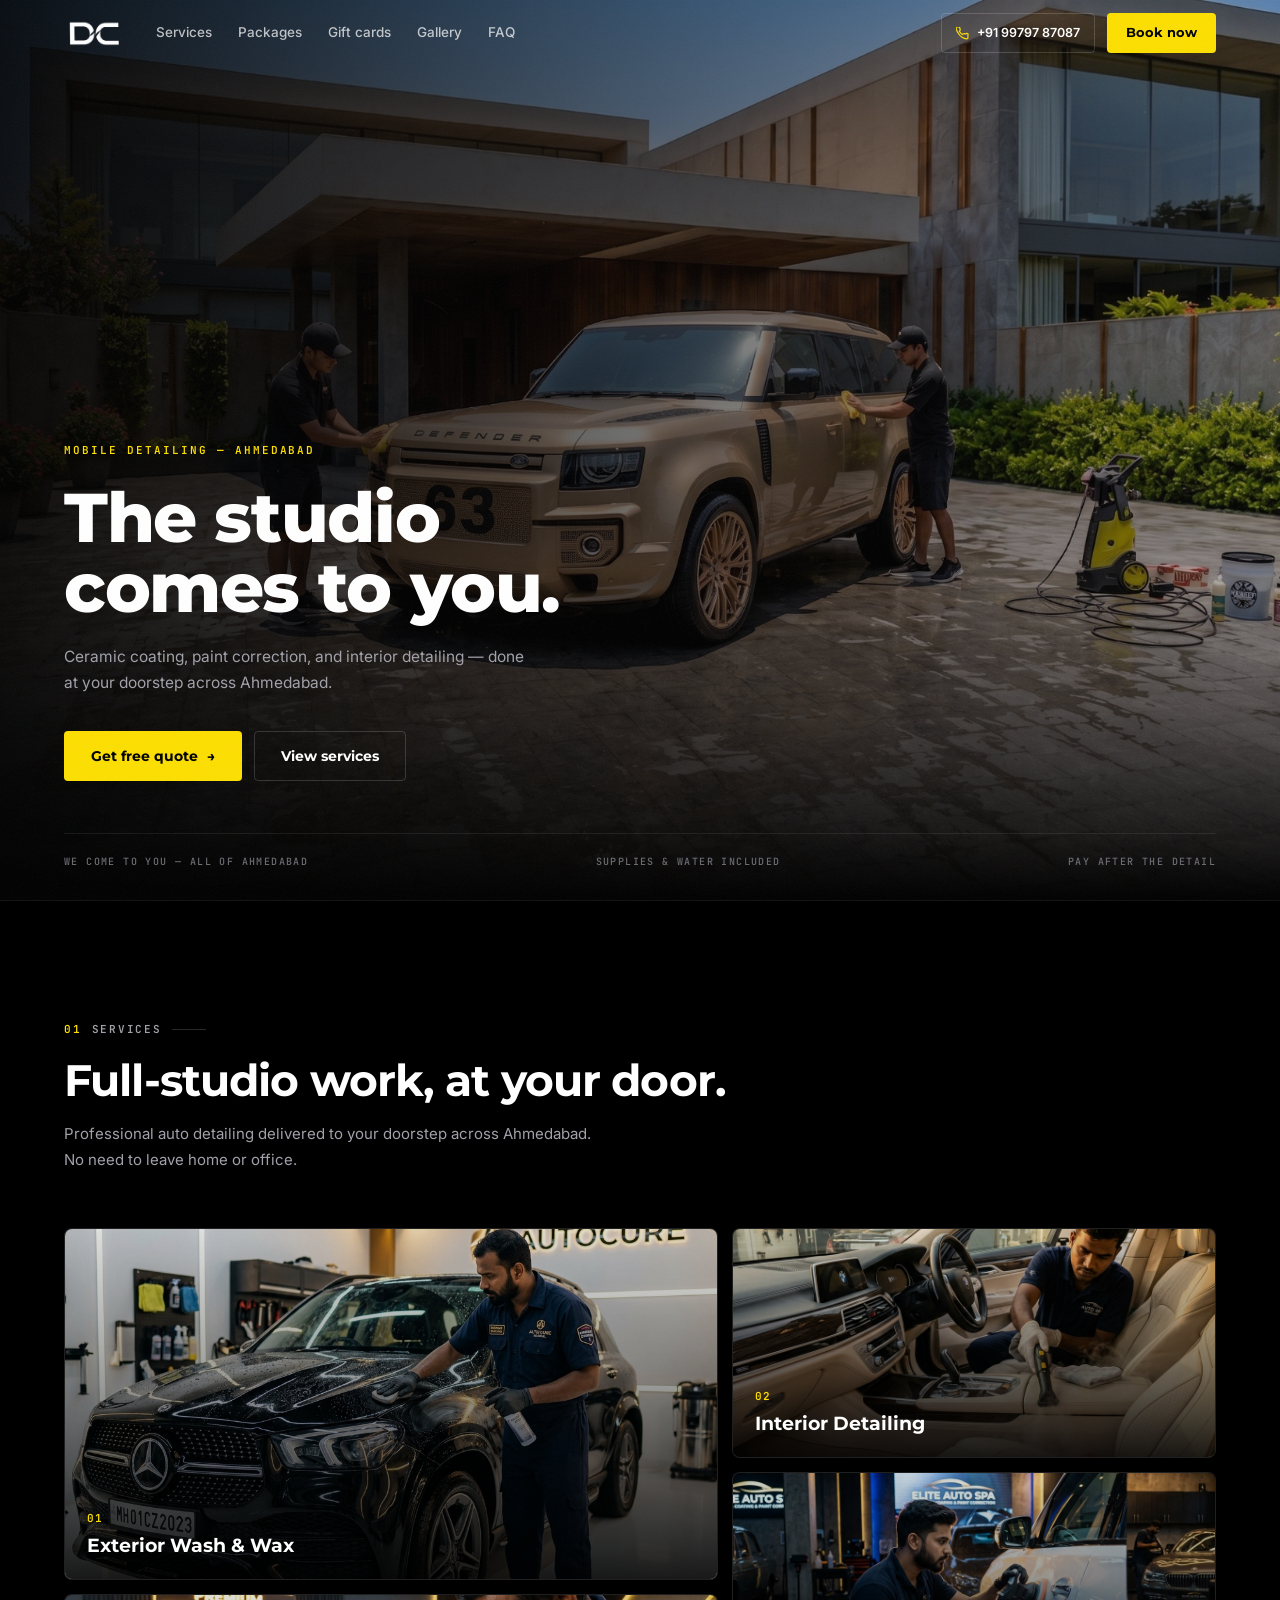
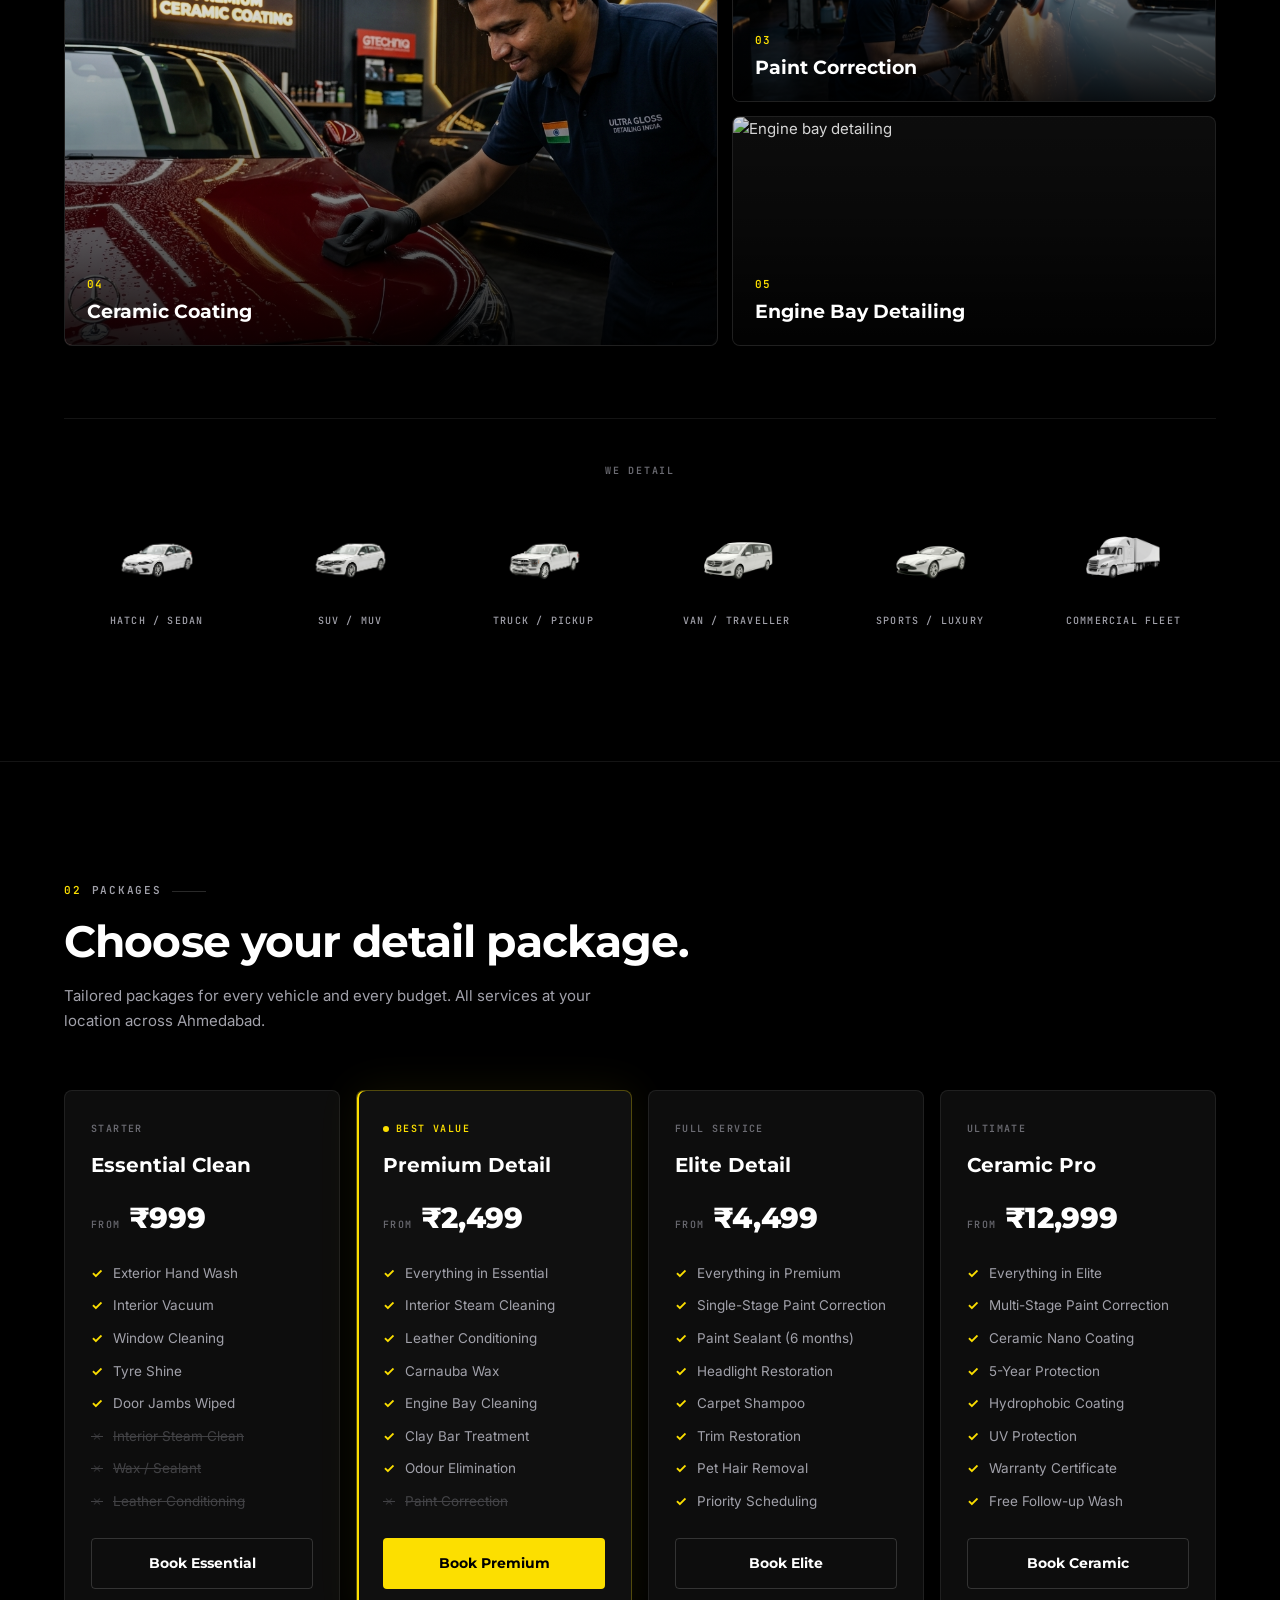
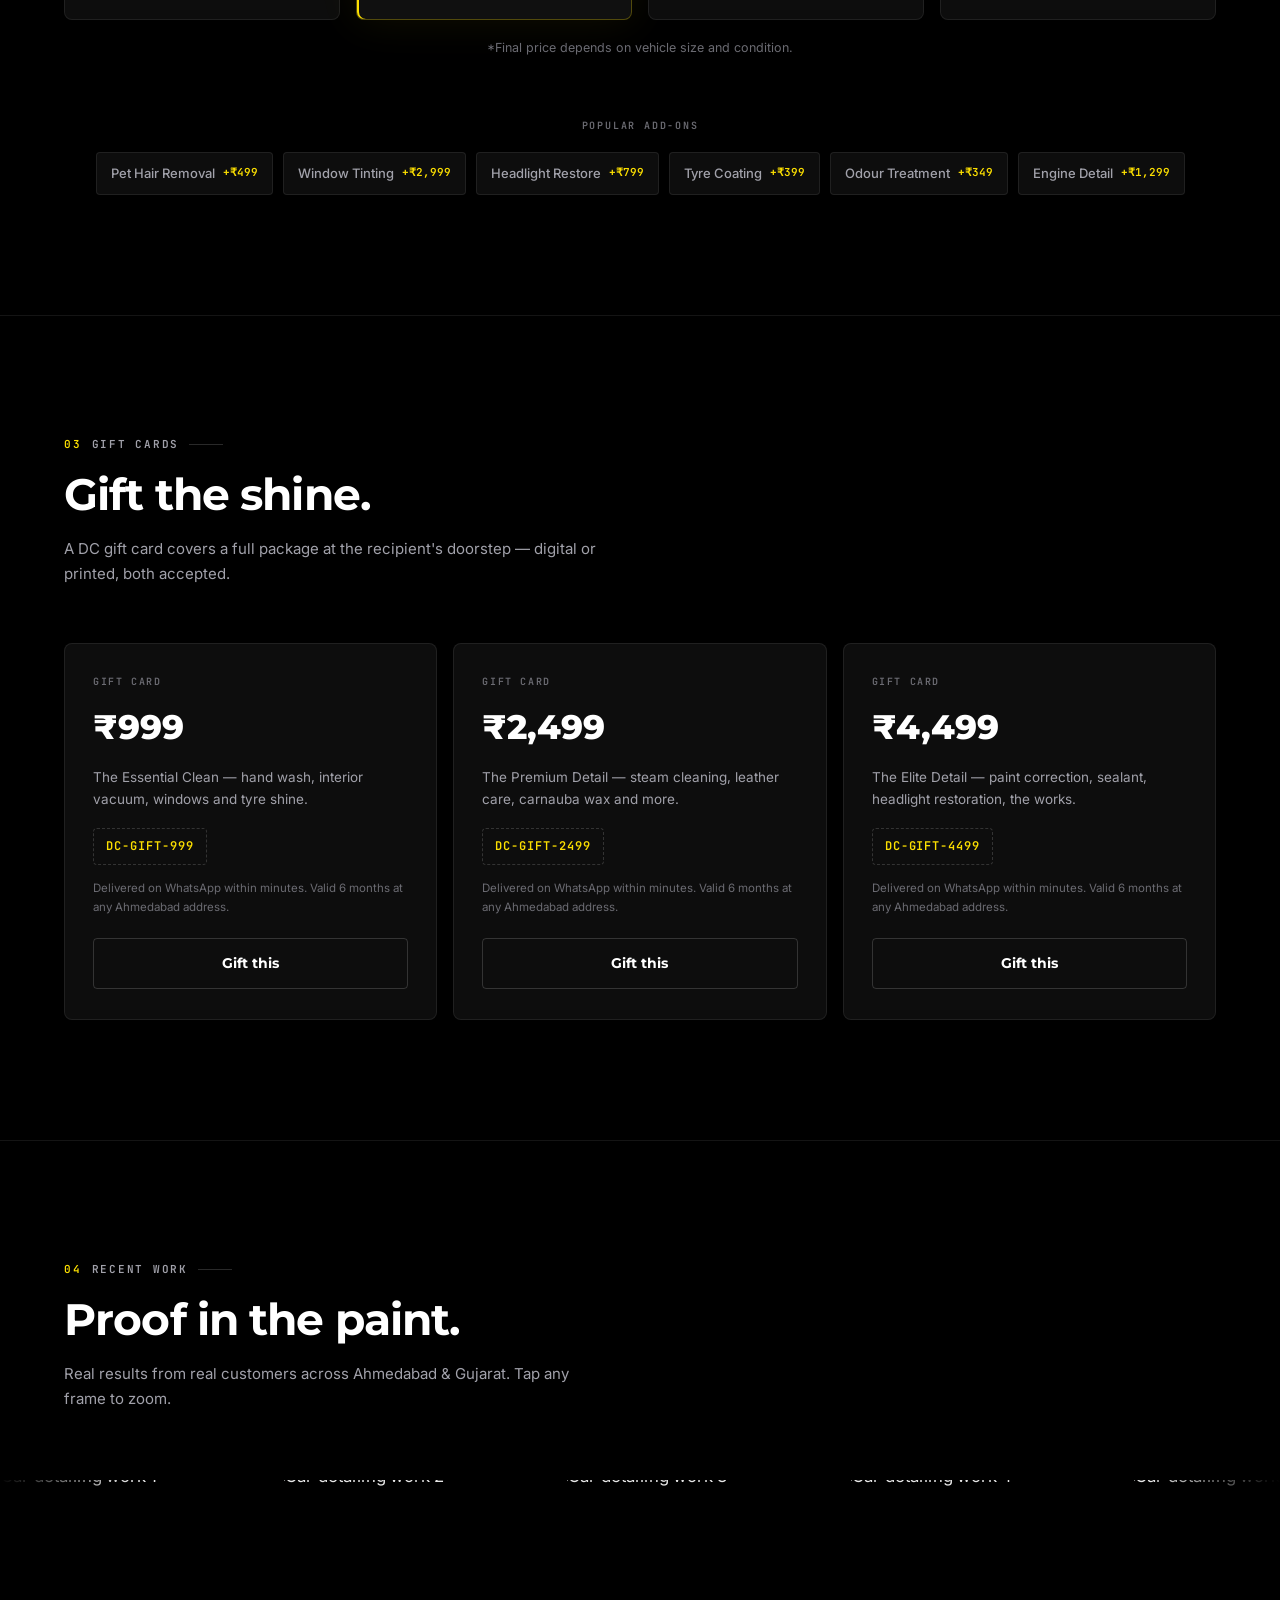
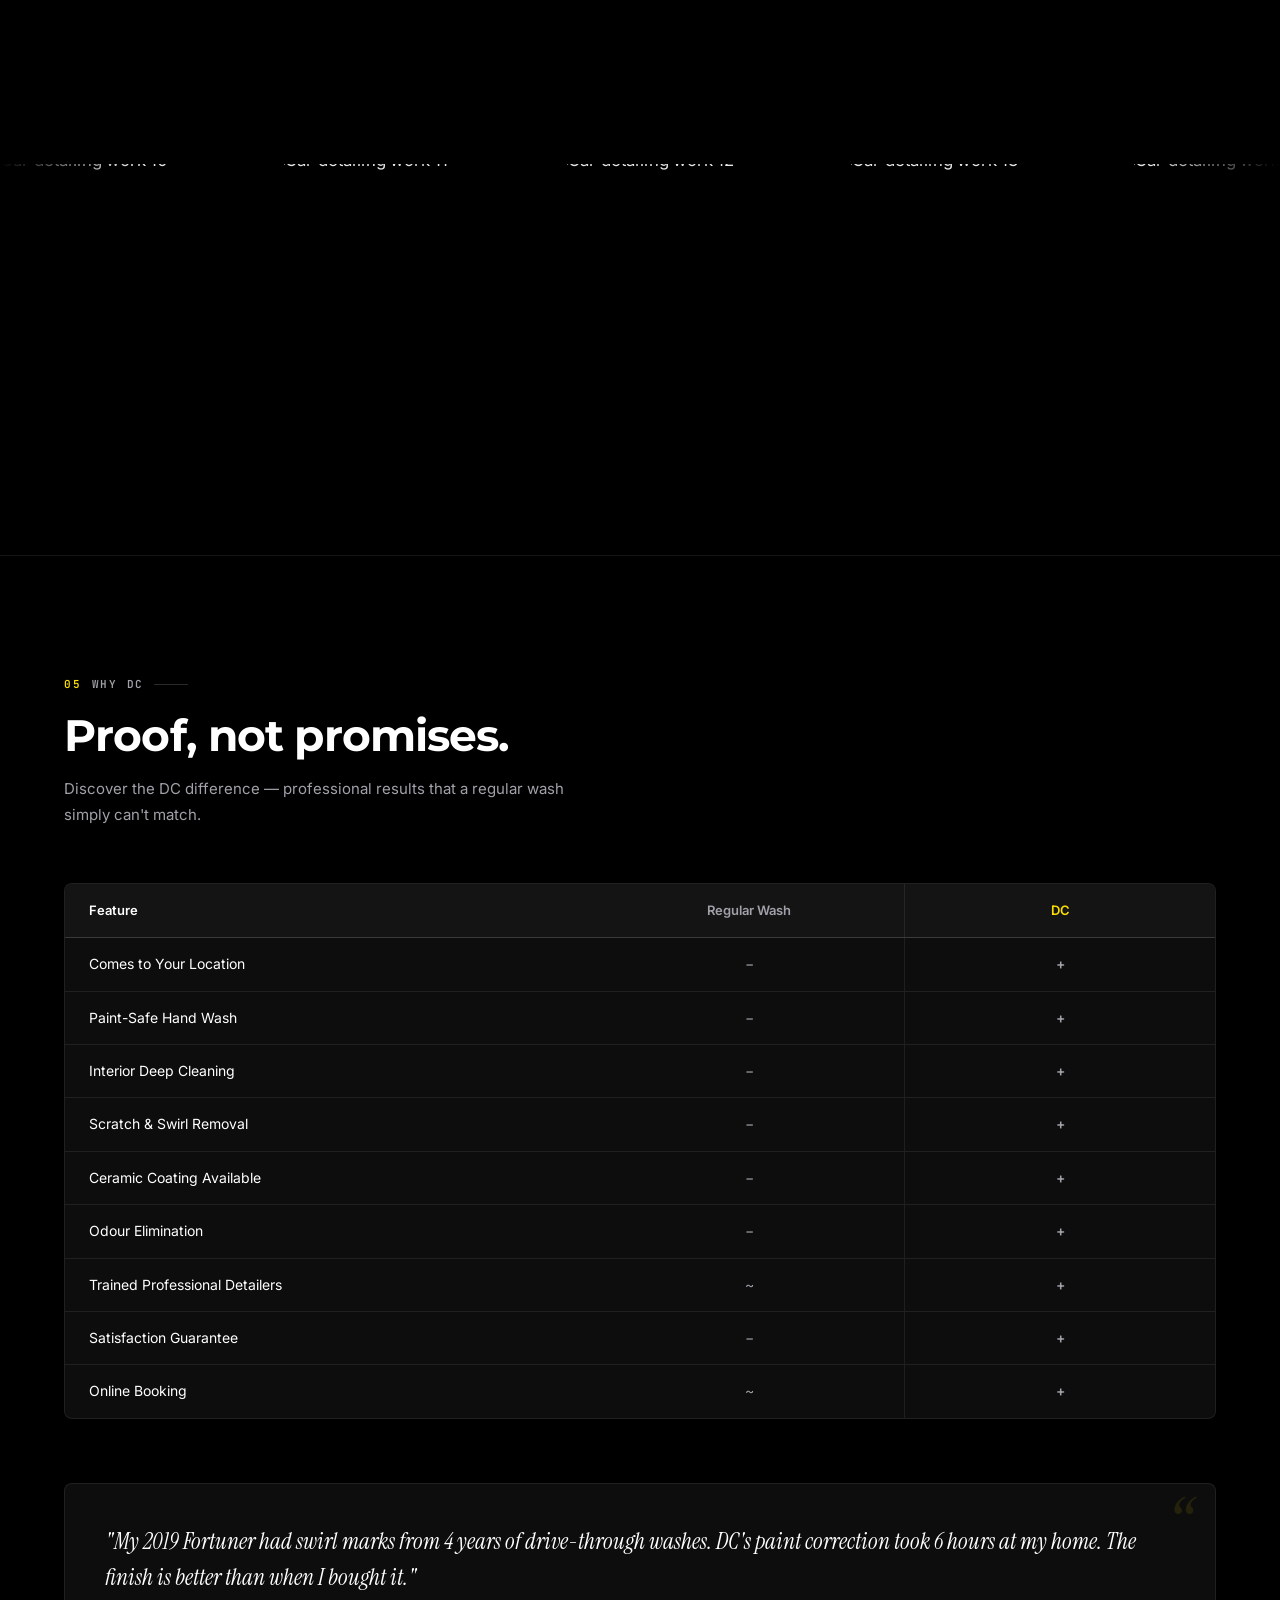
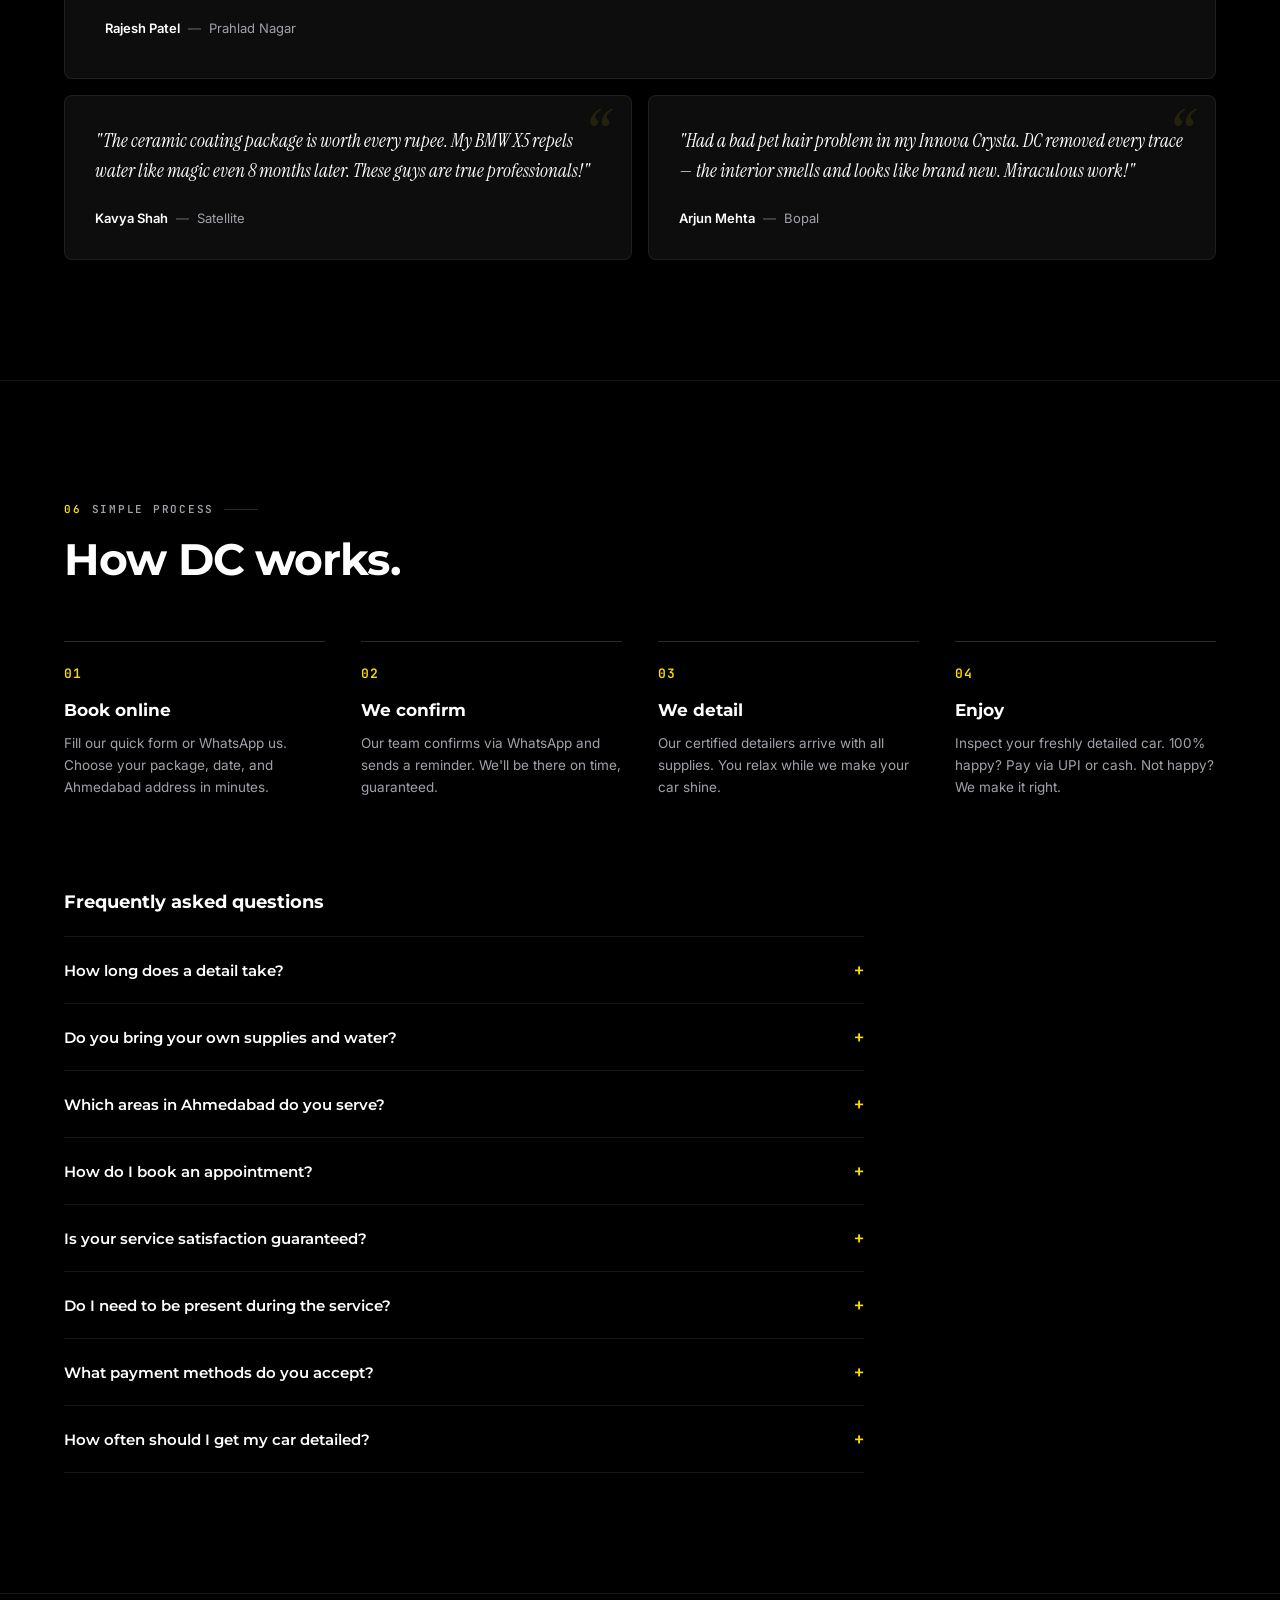
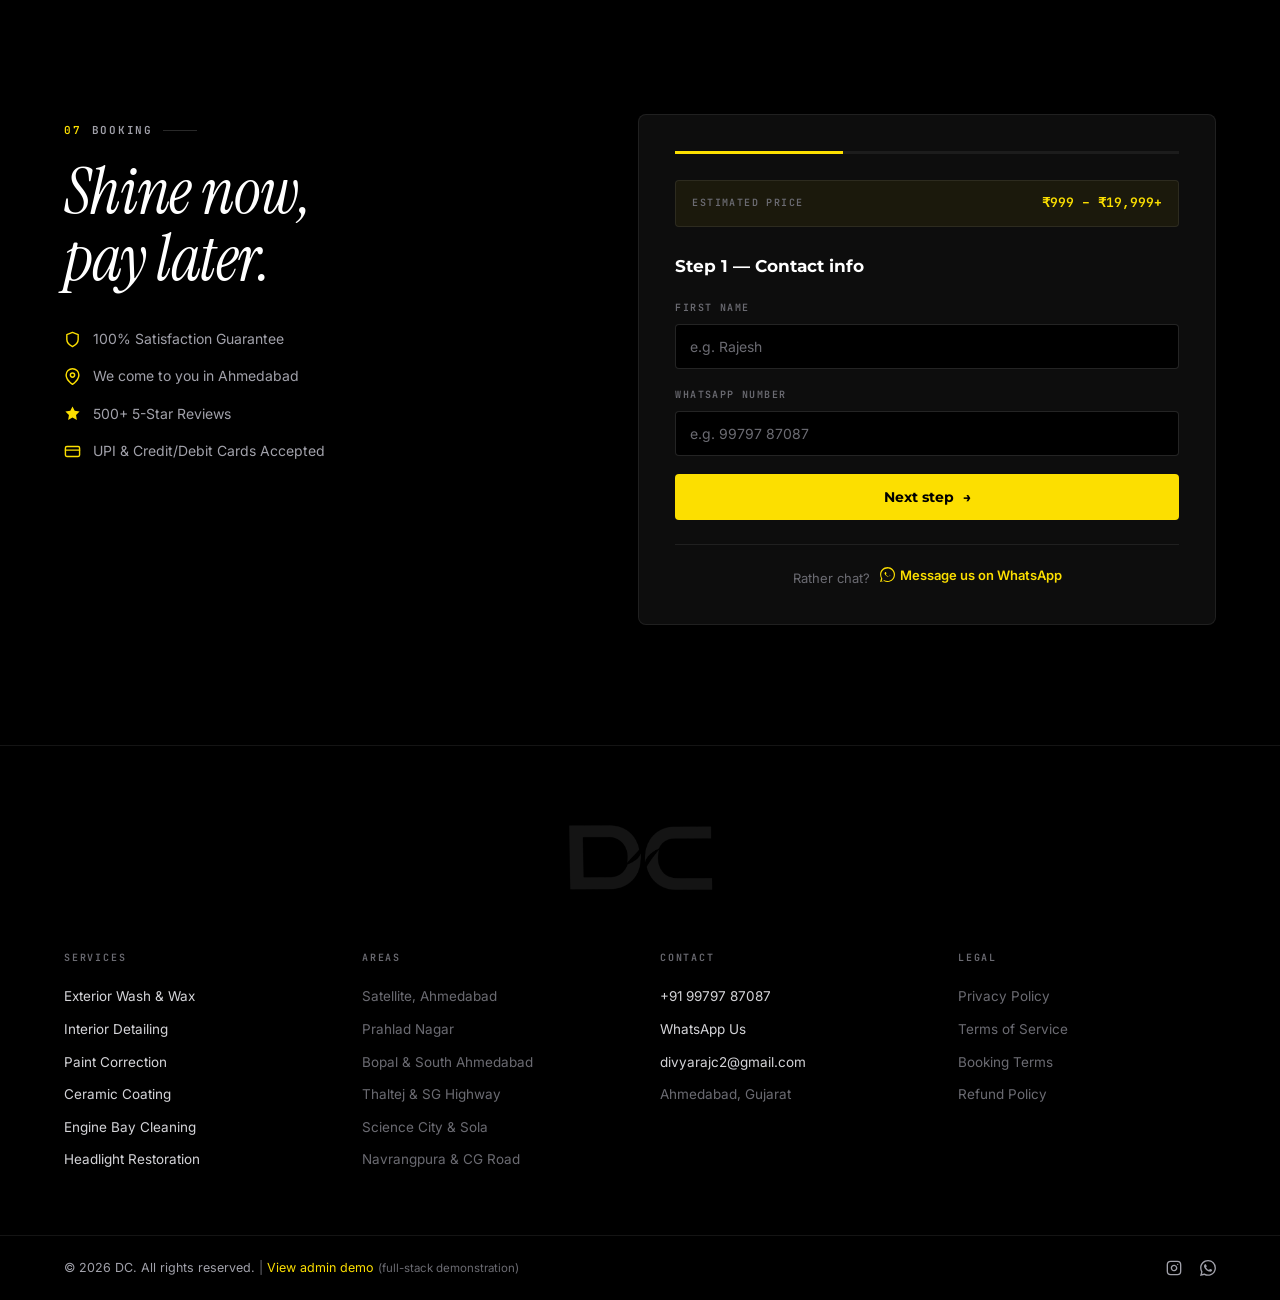
==== index.html @ aa70f027 "feat(p1): apex precision visual rebuild + booking flow un-hijack" ====
<!DOCTYPE html>
<html lang="en" dir="ltr">
<head>
  <meta charset="UTF-8">
  <meta name="viewport" content="width=device-width, initial-scale=1.0">
  <title>DC — #1 Premium Car Detailing in Ahmedabad | Ceramic Coating &amp; Paint Protection</title>
  <meta name="description" content="DC — Ahmedabad's most premium mobile car detailing service. Ceramic coating, paint correction, interior detailing. We come to you. Book now.">
  <meta name="theme-color" content="#000000">
  <meta property="og:type" content="website">
  <meta property="og:title" content="DC — Premium Car Detailing Ahmedabad">
  <meta property="og:description" content="Ahmedabad's most trusted car detailing. Ceramic coating, paint correction, interior detailing. Book online today.">
  <link rel="preconnect" href="https://fonts.googleapis.com">
  <link rel="preconnect" href="https://fonts.gstatic.com" crossorigin>
  <link href="https://fonts.googleapis.com/css2?family=Instrument+Serif:ital@1&family=Inter:wght@400;500;600&family=JetBrains+Mono:wght@500;600&family=Montserrat:wght@600;700;800&display=swap" rel="stylesheet">
  <link rel="stylesheet" href="style.css?v=30">
  <link rel="preload" as="image" href="assets/hero_dc.png?v=3">
  <link rel="icon" type="image/png" href="assets/logo_square.png?v=2">
</head>
<body>

  <a class="skip-link" href="#services">Skip to content</a>

  <!-- ══════════ NAVBAR ══════════ -->
  <header class="navbar" id="navbar">
    <div class="nav-inner container">
      <a href="#home" class="nav-logo" aria-label="DC Home">
        <img src="assets/logo.png?v=2" alt="DC Logo" class="logo-img-main" />
      </a>
      <nav class="nav-links" aria-label="Primary">
        <a href="#services">Services</a>
        <a href="#packages">Packages</a>
        <a href="#gift-cards">Gift cards</a>
        <a href="#gallery">Gallery</a>
        <a href="#faq">FAQ</a>
      </nav>
      <div class="nav-actions">
        <a href="tel:+919979787087" class="nav-phone" aria-label="Call DC">
          <svg viewBox="0 0 24 24" width="13" height="13" fill="none" stroke="currentColor" stroke-width="2.2" stroke-linecap="round" stroke-linejoin="round"><path d="M22 16.92v3a2 2 0 01-2.18 2 19.79 19.79 0 01-8.63-3.07A19.5 19.5 0 013.09 9.81 19.79 19.79 0 01.02 1.18 2 2 0 012 0h3a2 2 0 012 1.72 12.84 12.84 0 00.7 2.81 2 2 0 01-.45 2.11L6.09 7.91a16 16 0 006 6l1.27-1.27a2 2 0 012.11-.45 12.84 12.84 0 002.81.7A2 2 0 0122 14.92z"/></svg>
          <span class="nav-phone-num">+91 99797 87087</span>
        </a>
        <a href="#book" class="btn btn-primary btn-nav">Book now</a>
        <button class="hamburger" id="hamburger" aria-label="Toggle menu" aria-expanded="false">
          <span></span><span></span><span></span>
        </button>
      </div>
    </div>
    <div class="mobile-menu" id="mobileMenu">
      <a href="#services">Services</a>
      <a href="#packages">Packages</a>
      <a href="#gift-cards">Gift cards</a>
      <a href="#gallery">Gallery</a>
      <a href="#faq">FAQ</a>
      <a href="tel:+919979787087" class="mobile-phone-link">
        <svg viewBox="0 0 24 24" width="14" height="14" fill="none" stroke="currentColor" stroke-width="2.2" stroke-linecap="round" stroke-linejoin="round" style="vertical-align:middle;margin-right:8px"><path d="M22 16.92v3a2 2 0 01-2.18 2 19.79 19.79 0 01-8.63-3.07A19.5 19.5 0 013.09 9.81 19.79 19.79 0 01.02 1.18 2 2 0 012 0h3a2 2 0 012 1.72 12.84 12.84 0 00.7 2.81 2 2 0 01-.45 2.11L6.09 7.91a16 16 0 006 6l1.27-1.27a2 2 0 012.11-.45 12.84 12.84 0 002.81.7A2 2 0 0122 14.92z"/></svg>
        +91 99797 87087
      </a>
      <a href="#book" class="mobile-book-btn">Book now</a>
    </div>
  </header>

  <main>
  <!-- ══════════ HERO ══════════ -->
  <section class="hero" id="home">
    <div class="hero-bg" aria-hidden="true"></div>
    <div class="container hero-container">
      <div class="hero-content">
        <span class="hero-eyebrow">Mobile detailing — Ahmedabad</span>
        <h1 class="hero-title">The studio<br>comes to you.</h1>
        <p class="hero-sub">Ceramic coating, paint correction, and interior detailing — done at your doorstep across Ahmedabad.</p>
        <div class="hero-cta-group">
          <a href="#book" class="btn btn-primary">Get free quote <span class="btn-arrow">→</span></a>
          <a href="#services" class="btn btn-ghost">View services</a>
        </div>
      </div>
      <div class="hero-meta">
        <span>We come to you — all of Ahmedabad</span>
        <span>Supplies &amp; water included</span>
        <span>Pay after the detail</span>
      </div>
    </div>
  </section>

  <!-- ══════════ SERVICES ══════════ -->
  <section class="section services-section" id="services">
    <div class="container">
      <header class="section-head" data-reveal>
        <div class="eyebrow"><span class="eyebrow-num">01</span>Services</div>
        <h2 class="section-title">Full-studio work, at your door.</h2>
        <p class="section-sub">Professional auto detailing delivered to your doorstep across Ahmedabad. No need to leave home or office.</p>
      </header>
      <div class="services-grid">
        <a href="#packages" class="service-card exterior-card" data-reveal>
          <div class="service-img-wrap">
            <img src="assets/service_exterior.png?v=2" alt="Exterior wash and wax" loading="lazy" />
            <div class="service-overlay" aria-hidden="true"></div>
          </div>
          <div class="service-info">
            <span class="service-num">01</span>
            <h3>Exterior Wash &amp; Wax</h3>
          </div>
        </a>
        <a href="#packages" class="service-card interior-card" data-reveal>
          <div class="service-img-wrap">
            <img src="assets/interior_detail.png?v=2" alt="Interior detailing" loading="lazy" />
            <div class="service-overlay" aria-hidden="true"></div>
          </div>
          <div class="service-info">
            <span class="service-num">02</span>
            <h3>Interior Detailing</h3>
          </div>
        </a>
        <a href="#packages" class="service-card correction-card" data-reveal>
          <div class="service-img-wrap">
            <img src="assets/paint_correction.png?v=2" alt="Paint correction" loading="lazy" />
            <div class="service-overlay" aria-hidden="true"></div>
          </div>
          <div class="service-info">
            <span class="service-num">03</span>
            <h3>Paint Correction</h3>
          </div>
        </a>
        <a href="#packages" class="service-card ceramic-card" data-reveal>
          <div class="service-img-wrap">
            <img src="assets/ceramic_coating.png?v=2" alt="Ceramic coating" loading="lazy" />
            <div class="service-overlay" aria-hidden="true"></div>
          </div>
          <div class="service-info">
            <span class="service-num">04</span>
            <h3>Ceramic Coating</h3>
          </div>
        </a>
        <a href="#packages" class="service-card engine-card" data-reveal>
          <div class="service-img-wrap">
            <img src="https://images.unsplash.com/photo-1563720223185-11003d516935?auto=format&fit=crop&q=80&w=1000" alt="Engine bay detailing" loading="lazy" />
            <div class="service-overlay" aria-hidden="true"></div>
          </div>
          <div class="service-info">
            <span class="service-num">05</span>
            <h3>Engine Bay Detailing</h3>
          </div>
        </a>
      </div>

      <div class="vehicles-strip" data-reveal>
        <div class="vehicles-label">We detail</div>
        <div class="vehicles-grid">
          <div class="vehicle-item">
            <img src="assets/vehicle icons/1.png" alt="Hatch or Sedan" class="vehicle-icon-img" loading="lazy" />
            <span>Hatch / Sedan</span>
          </div>
          <div class="vehicle-item">
            <img src="assets/vehicle icons/2.png" alt="SUV or MUV" class="vehicle-icon-img" loading="lazy" />
            <span>SUV / MUV</span>
          </div>
          <div class="vehicle-item">
            <img src="assets/vehicle icons/3.png" alt="Truck or Pickup" class="vehicle-icon-img" loading="lazy" />
            <span>Truck / Pickup</span>
          </div>
          <div class="vehicle-item">
            <img src="assets/vehicle icons/4.png" alt="Van or Traveller" class="vehicle-icon-img" loading="lazy" />
            <span>Van / Traveller</span>
          </div>
          <div class="vehicle-item">
            <img src="assets/vehicle icons/5.png" alt="Sports or Luxury" class="vehicle-icon-img" loading="lazy" />
            <span>Sports / Luxury</span>
          </div>
          <div class="vehicle-item">
            <img src="assets/vehicle icons/6.png" alt="Commercial Fleet" class="vehicle-icon-img" loading="lazy" />
            <span>Commercial Fleet</span>
          </div>
        </div>
      </div>
    </div>
  </section>

  <!-- ══════════ PACKAGES ══════════ -->
  <section class="section packages-section" id="packages">
    <div class="container">
      <header class="section-head" data-reveal>
        <div class="eyebrow"><span class="eyebrow-num">02</span>Packages</div>
        <h2 class="section-title">Choose your detail package.</h2>
        <p class="section-sub">Tailored packages for every vehicle and every budget. All services at your location across Ahmedabad.</p>
      </header>
      <div class="packages-grid">
        <!-- Essential -->
        <div class="package-card" data-reveal>
          <div class="package-tier">Starter</div>
          <h3 class="package-name">Essential Clean</h3>
          <div class="package-price-wrap">
            <span class="price-from">From</span>
            <span class="price-amount">₹999</span>
          </div>
          <ul class="package-features">
            <li><span class="check">✓</span> Exterior Hand Wash</li>
            <li><span class="check">✓</span> Interior Vacuum</li>
            <li><span class="check">✓</span> Window Cleaning</li>
            <li><span class="check">✓</span> Tyre Shine</li>
            <li><span class="check">✓</span> Door Jambs Wiped</li>
            <li class="disabled"><span class="cross">✗</span> Interior Steam Clean</li>
            <li class="disabled"><span class="cross">✗</span> Wax / Sealant</li>
            <li class="disabled"><span class="cross">✗</span> Leather Conditioning</li>
          </ul>
          <a href="#book" class="btn btn-ghost package-btn">Book Essential</a>
        </div>
        <!-- Premium (Featured) -->
        <div class="package-card package-card-featured" data-reveal>
          <div class="package-tier featured-tier"><span class="tier-dot" aria-hidden="true"></span>Best value</div>
          <h3 class="package-name">Premium Detail</h3>
          <div class="package-price-wrap">
            <span class="price-from">From</span>
            <span class="price-amount">₹2,499</span>
          </div>
          <ul class="package-features">
            <li><span class="check">✓</span> Everything in Essential</li>
            <li><span class="check">✓</span> Interior Steam Cleaning</li>
            <li><span class="check">✓</span> Leather Conditioning</li>
            <li><span class="check">✓</span> Carnauba Wax</li>
            <li><span class="check">✓</span> Engine Bay Cleaning</li>
            <li><span class="check">✓</span> Clay Bar Treatment</li>
            <li><span class="check">✓</span> Odour Elimination</li>
            <li class="disabled"><span class="cross">✗</span> Paint Correction</li>
          </ul>
          <a href="#book" class="btn btn-primary package-btn">Book Premium</a>
        </div>
        <!-- Elite -->
        <div class="package-card" data-reveal>
          <div class="package-tier">Full service</div>
          <h3 class="package-name">Elite Detail</h3>
          <div class="package-price-wrap">
            <span class="price-from">From</span>
            <span class="price-amount">₹4,499</span>
          </div>
          <ul class="package-features">
            <li><span class="check">✓</span> Everything in Premium</li>
            <li><span class="check">✓</span> Single-Stage Paint Correction</li>
            <li><span class="check">✓</span> Paint Sealant (6 months)</li>
            <li><span class="check">✓</span> Headlight Restoration</li>
            <li><span class="check">✓</span> Carpet Shampoo</li>
            <li><span class="check">✓</span> Trim Restoration</li>
            <li><span class="check">✓</span> Pet Hair Removal</li>
            <li><span class="check">✓</span> Priority Scheduling</li>
          </ul>
          <a href="#book" class="btn btn-ghost package-btn">Book Elite</a>
        </div>
        <!-- Ceramic Pro -->
        <div class="package-card" data-reveal>
          <div class="package-tier">Ultimate</div>
          <h3 class="package-name">Ceramic Pro</h3>
          <div class="package-price-wrap">
            <span class="price-from">From</span>
            <span class="price-amount">₹12,999</span>
          </div>
          <ul class="package-features">
            <li><span class="check">✓</span> Everything in Elite</li>
            <li><span class="check">✓</span> Multi-Stage Paint Correction</li>
            <li><span class="check">✓</span> Ceramic Nano Coating</li>
            <li><span class="check">✓</span> 5-Year Protection</li>
            <li><span class="check">✓</span> Hydrophobic Coating</li>
            <li><span class="check">✓</span> UV Protection</li>
            <li><span class="check">✓</span> Warranty Certificate</li>
            <li><span class="check">✓</span> Free Follow-up Wash</li>
          </ul>
          <a href="#book" class="btn btn-ghost package-btn">Book Ceramic</a>
        </div>
      </div>
      <p class="package-note">*Final price depends on vehicle size and condition.</p>

      <div class="addons" data-reveal>
        <div class="addons-label">Popular add-ons</div>
        <div class="addons-grid">
          <div class="addon-item">Pet Hair Removal <span class="addon-price">+₹499</span></div>
          <div class="addon-item">Window Tinting <span class="addon-price">+₹2,999</span></div>
          <div class="addon-item">Headlight Restore <span class="addon-price">+₹799</span></div>
          <div class="addon-item">Tyre Coating <span class="addon-price">+₹399</span></div>
          <div class="addon-item">Odour Treatment <span class="addon-price">+₹349</span></div>
          <div class="addon-item">Engine Detail <span class="addon-price">+₹1,299</span></div>
        </div>
      </div>
    </div>
  </section>

  <!-- ══════════ GIFT CARDS ══════════ -->
  <section class="section gift-section" id="gift-cards">
    <div class="container">
      <header class="section-head" data-reveal>
        <div class="eyebrow"><span class="eyebrow-num">03</span>Gift cards</div>
        <h2 class="section-title">Gift the shine.</h2>
        <p class="section-sub">A DC gift card covers a full package at the recipient's doorstep — digital or printed, both accepted.</p>
      </header>
      <div class="gift-grid">
        <div class="gift-card" data-reveal>
          <div class="gift-label">Gift card</div>
          <div class="gift-amount">₹999</div>
          <p class="gift-desc">The Essential Clean — hand wash, interior vacuum, windows and tyre shine.</p>
          <div class="gift-code">DC-GIFT-999</div>
          <p class="gift-fine">Delivered on WhatsApp within minutes. Valid 6 months at any Ahmedabad address.</p>
          <a href="#book" class="btn btn-ghost gift-btn">Gift this</a>
        </div>
        <div class="gift-card" data-reveal>
          <div class="gift-label">Gift card</div>
          <div class="gift-amount">₹2,499</div>
          <p class="gift-desc">The Premium Detail — steam cleaning, leather care, carnauba wax and more.</p>
          <div class="gift-code">DC-GIFT-2499</div>
          <p class="gift-fine">Delivered on WhatsApp within minutes. Valid 6 months at any Ahmedabad address.</p>
          <a href="#book" class="btn btn-ghost gift-btn">Gift this</a>
        </div>
        <div class="gift-card" data-reveal>
          <div class="gift-label">Gift card</div>
          <div class="gift-amount">₹4,499</div>
          <p class="gift-desc">The Elite Detail — paint correction, sealant, headlight restoration, the works.</p>
          <div class="gift-code">DC-GIFT-4499</div>
          <p class="gift-fine">Delivered on WhatsApp within minutes. Valid 6 months at any Ahmedabad address.</p>
          <a href="#book" class="btn btn-ghost gift-btn">Gift this</a>
        </div>
      </div>
    </div>
  </section>

  <!-- ══════════ GALLERY ══════════ -->
  <section class="section gallery-section" id="gallery">
    <div class="container">
      <header class="section-head" data-reveal>
        <div class="eyebrow"><span class="eyebrow-num">04</span>Recent work</div>
        <h2 class="section-title">Proof in the paint.</h2>
        <p class="section-sub">Real results from real customers across Ahmedabad &amp; Gujarat. Tap any frame to zoom.</p>
      </header>
    </div>
    <div class="gallery-scroller-wrap">
      <div class="gallery-row row-left">
        <div class="gallery-track">
          <div class="scroller-item"><img src="assets/cars/1.png" alt="Car detailing work 1" loading="lazy" /></div>
          <div class="scroller-item"><img src="assets/cars/2.png" alt="Car detailing work 2" loading="lazy" /></div>
          <div class="scroller-item"><img src="assets/cars/3.png" alt="Car detailing work 3" loading="lazy" /></div>
          <div class="scroller-item"><img src="assets/cars/4.png" alt="Car detailing work 4" loading="lazy" /></div>
          <div class="scroller-item"><img src="assets/cars/5.png" alt="Car detailing work 5" loading="lazy" /></div>
          <div class="scroller-item"><img src="assets/cars/6.png" alt="Car detailing work 6" loading="lazy" /></div>
          <div class="scroller-item"><img src="assets/cars/7.png" alt="Car detailing work 7" loading="lazy" /></div>
          <div class="scroller-item"><img src="assets/cars/8.png" alt="Car detailing work 8" loading="lazy" /></div>
          <div class="scroller-item"><img src="assets/cars/9.png" alt="Car detailing work 9" loading="lazy" /></div>
          <div class="scroller-item"><img src="assets/cars/1.png" alt="Car detailing work 1" loading="lazy" /></div>
          <div class="scroller-item"><img src="assets/cars/2.png" alt="Car detailing work 2" loading="lazy" /></div>
          <div class="scroller-item"><img src="assets/cars/3.png" alt="Car detailing work 3" loading="lazy" /></div>
          <div class="scroller-item"><img src="assets/cars/4.png" alt="Car detailing work 4" loading="lazy" /></div>
          <div class="scroller-item"><img src="assets/cars/5.png" alt="Car detailing work 5" loading="lazy" /></div>
          <div class="scroller-item"><img src="assets/cars/6.png" alt="Car detailing work 6" loading="lazy" /></div>
          <div class="scroller-item"><img src="assets/cars/7.png" alt="Car detailing work 7" loading="lazy" /></div>
          <div class="scroller-item"><img src="assets/cars/8.png" alt="Car detailing work 8" loading="lazy" /></div>
          <div class="scroller-item"><img src="assets/cars/9.png" alt="Car detailing work 9" loading="lazy" /></div>
        </div>
      </div>
      <div class="gallery-row row-right">
        <div class="gallery-track">
          <div class="scroller-item"><img src="assets/cars/10.png" alt="Car detailing work 10" loading="lazy" /></div>
          <div class="scroller-item"><img src="assets/cars/11.png" alt="Car detailing work 11" loading="lazy" /></div>
          <div class="scroller-item"><img src="assets/cars/12.png" alt="Car detailing work 12" loading="lazy" /></div>
          <div class="scroller-item"><img src="assets/cars/13.png" alt="Car detailing work 13" loading="lazy" /></div>
          <div class="scroller-item"><img src="assets/cars/14.png" alt="Car detailing work 14" loading="lazy" /></div>
          <div class="scroller-item"><img src="assets/cars/15.png" alt="Car detailing work 15" loading="lazy" /></div>
          <div class="scroller-item"><img src="assets/cars/16.png" alt="Car detailing work 16" loading="lazy" /></div>
          <div class="scroller-item"><img src="assets/cars/17.png" alt="Car detailing work 17" loading="lazy" /></div>
          <div class="scroller-item"><img src="assets/cars/18.png" alt="Car detailing work 18" loading="lazy" /></div>
          <div class="scroller-item"><img src="assets/cars/10.png" alt="Car detailing work 10" loading="lazy" /></div>
          <div class="scroller-item"><img src="assets/cars/11.png" alt="Car detailing work 11" loading="lazy" /></div>
          <div class="scroller-item"><img src="assets/cars/12.png" alt="Car detailing work 12" loading="lazy" /></div>
          <div class="scroller-item"><img src="assets/cars/13.png" alt="Car detailing work 13" loading="lazy" /></div>
          <div class="scroller-item"><img src="assets/cars/14.png" alt="Car detailing work 14" loading="lazy" /></div>
          <div class="scroller-item"><img src="assets/cars/15.png" alt="Car detailing work 15" loading="lazy" /></div>
          <div class="scroller-item"><img src="assets/cars/16.png" alt="Car detailing work 16" loading="lazy" /></div>
          <div class="scroller-item"><img src="assets/cars/17.png" alt="Car detailing work 17" loading="lazy" /></div>
          <div class="scroller-item"><img src="assets/cars/18.png" alt="Car detailing work 18" loading="lazy" /></div>
        </div>
      </div>
    </div>
  </section>

  <!-- ══════════ PROOF: COMPARISON + REVIEWS ══════════ -->
  <section class="section proof-section" id="proof">
    <div class="container">
      <header class="section-head" data-reveal>
        <div class="eyebrow"><span class="eyebrow-num">05</span>Why DC</div>
        <h2 class="section-title">Proof, not promises.</h2>
        <p class="section-sub">Discover the DC difference — professional results that a regular wash simply can't match.</p>
      </header>

      <div class="comparison-table-wrap" data-reveal>
        <table class="comparison-table">
          <thead>
            <tr>
              <th class="feature-col">Feature</th>
              <th class="carwash-col">Regular Wash</th>
              <th class="dc-col">DC</th>
            </tr>
          </thead>
          <tbody>
            <tr><td>Comes to Your Location</td><td class="symbol-no">−</td><td class="symbol-yes dc-col">+</td></tr>
            <tr><td>Paint-Safe Hand Wash</td><td class="symbol-no">−</td><td class="symbol-yes dc-col">+</td></tr>
            <tr><td>Interior Deep Cleaning</td><td class="symbol-no">−</td><td class="symbol-yes dc-col">+</td></tr>
            <tr><td>Scratch &amp; Swirl Removal</td><td class="symbol-no">−</td><td class="symbol-yes dc-col">+</td></tr>
            <tr><td>Ceramic Coating Available</td><td class="symbol-no">−</td><td class="symbol-yes dc-col">+</td></tr>
            <tr><td>Odour Elimination</td><td class="symbol-no">−</td><td class="symbol-yes dc-col">+</td></tr>
            <tr><td>Trained Professional Detailers</td><td class="symbol-partial">~</td><td class="symbol-premium dc-col">+</td></tr>
            <tr><td>Satisfaction Guarantee</td><td class="symbol-no">−</td><td class="symbol-premium dc-col">+</td></tr>
            <tr><td>Online Booking</td><td class="symbol-partial">~</td><td class="symbol-premium dc-col">+</td></tr>
          </tbody>
        </table>
      </div>

      <div class="reviews-layout">
        <div class="review-card card-large" data-reveal>
          <p class="review-text">"My 2019 Fortuner had swirl marks from 4 years of drive-through washes. DC's paint correction took 6 hours at my home. The finish is better than when I bought it."</p>
          <div class="review-author">
            <span class="review-name">Rajesh Patel</span>
            <span class="review-divider">—</span>
            <span class="review-location">Prahlad Nagar</span>
          </div>
        </div>
        <div class="review-card" data-reveal>
          <p class="review-text">"The ceramic coating package is worth every rupee. My BMW X5 repels water like magic even 8 months later. These guys are true professionals!"</p>
          <div class="review-author">
            <span class="review-name">Kavya Shah</span>
            <span class="review-divider">—</span>
            <span class="review-location">Satellite</span>
          </div>
        </div>
        <div class="review-card" data-reveal>
          <p class="review-text">"Had a bad pet hair problem in my Innova Crysta. DC removed every trace — the interior smells and looks like brand new. Miraculous work!"</p>
          <div class="review-author">
            <span class="review-name">Arjun Mehta</span>
            <span class="review-divider">—</span>
            <span class="review-location">Bopal</span>
          </div>
        </div>
      </div>
    </div>
  </section>

  <!-- ══════════ PROCESS + FAQ ══════════ -->
  <section class="section process-section" id="faq">
    <div class="container">
      <header class="section-head" data-reveal>
        <div class="eyebrow"><span class="eyebrow-num">06</span>Simple process</div>
        <h2 class="section-title">How DC works.</h2>
      </header>
      <div class="steps-grid">
        <div class="step-item" data-reveal>
          <div class="step-number">01</div>
          <h3>Book online</h3>
          <p>Fill our quick form or WhatsApp us. Choose your package, date, and Ahmedabad address in minutes.</p>
        </div>
        <div class="step-item" data-reveal>
          <div class="step-number">02</div>
          <h3>We confirm</h3>
          <p>Our team confirms via WhatsApp and sends a reminder. We'll be there on time, guaranteed.</p>
        </div>
        <div class="step-item" data-reveal>
          <div class="step-number">03</div>
          <h3>We detail</h3>
          <p>Our certified detailers arrive with all supplies. You relax while we make your car shine.</p>
        </div>
        <div class="step-item" data-reveal>
          <div class="step-number">04</div>
          <h3>Enjoy</h3>
          <p>Inspect your freshly detailed car. 100% happy? Pay via UPI or cash. Not happy? We make it right.</p>
        </div>
      </div>

      <div class="faq-block">
        <h3 class="faq-block-title">Frequently asked questions</h3>
        <div class="faq-list">
          <div class="faq-item">
            <button class="faq-question" id="faq1" aria-expanded="false">How long does a detail take?<span class="faq-icon" aria-hidden="true">+</span></button>
            <div class="faq-answer" id="faq1-answer"><p>Time varies by package and vehicle size. An Essential Clean takes 1–2 hours, a Premium Detail 3–4 hours, and Elite or Ceramic packages can take 5–8 hours. We'll give you an accurate estimate at booking.</p></div>
          </div>
          <div class="faq-item">
            <button class="faq-question" id="faq2" aria-expanded="false">Do you bring your own supplies and water?<span class="faq-icon" aria-hidden="true">+</span></button>
            <div class="faq-answer" id="faq2-answer"><p>Yes! We are fully self-contained. We bring all professional-grade products, equipment, and water. You only need to provide a safe parking spot for your vehicle.</p></div>
          </div>
          <div class="faq-item">
            <button class="faq-question" id="faq3" aria-expanded="false">Which areas in Ahmedabad do you serve?<span class="faq-icon" aria-hidden="true">+</span></button>
            <div class="faq-answer" id="faq3-answer"><p>We service all of Ahmedabad including Satellite, Prahlad Nagar, Bopal, Thaltej, Science City, Gota, Chandkheda, Navrangpura, Maninagar, and surrounding areas. Not sure? Call +91 99797 87087!</p></div>
          </div>
          <div class="faq-item">
            <button class="faq-question" id="faq4" aria-expanded="false">How do I book an appointment?<span class="faq-icon" aria-hidden="true">+</span></button>
            <div class="faq-answer" id="faq4-answer"><p>Click "Get free quote" or "Book now" anywhere on our site. Fill the quick form with your vehicle type, package, date, and address. We confirm within 30 minutes. You can also call or WhatsApp us directly!</p></div>
          </div>
          <div class="faq-item">
            <button class="faq-question" id="faq5" aria-expanded="false">Is your service satisfaction guaranteed?<span class="faq-icon" aria-hidden="true">+</span></button>
            <div class="faq-answer" id="faq5-answer"><p>Absolutely! We stand behind every detail 100%. If you're not completely satisfied, we'll come back and make it right at no charge. Your happiness is our priority — no questions asked.</p></div>
          </div>
          <div class="faq-item">
            <button class="faq-question" id="faq6" aria-expanded="false">Do I need to be present during the service?<span class="faq-icon" aria-hidden="true">+</span></button>
            <div class="faq-answer" id="faq6-answer"><p>You don't have to be present! As long as we can access your vehicle and have a safe spot to work, you can go about your day. Many customers have us detail their car while they're at the office.</p></div>
          </div>
          <div class="faq-item">
            <button class="faq-question" id="faq7" aria-expanded="false">What payment methods do you accept?<span class="faq-icon" aria-hidden="true">+</span></button>
            <div class="faq-answer" id="faq7-answer"><p>We accept UPI (GPay, PhonePe, Paytm), all major credit &amp; debit cards, net banking, and cash. Payment is collected after the service is complete and you're fully satisfied.</p></div>
          </div>
          <div class="faq-item">
            <button class="faq-question" id="faq8" aria-expanded="false">How often should I get my car detailed?<span class="faq-icon" aria-hidden="true">+</span></button>
            <div class="faq-answer" id="faq8-answer"><p>For most vehicles, we recommend a full detail every 3–6 months. Given Ahmedabad's dust and heat, more frequent maintenance wash every 4–6 weeks is ideal to protect the paint in India's climate.</p></div>
          </div>
        </div>
      </div>
    </div>
  </section>

  <!-- ══════════ BOOKING ══════════ -->
  <section class="section booking-section" id="book">
    <div class="container">
      <div class="booking-inner">
        <div class="booking-left" data-reveal>
          <div class="eyebrow"><span class="eyebrow-num">07</span>Booking</div>
          <h2 class="booking-title">Shine now,<br>pay later.</h2>
          <div class="booking-trust-badges">
            <div class="trust-badge">
              <span class="badge-icon-svg"><svg viewBox="0 0 24 24" fill="none" stroke="currentColor" stroke-width="2" stroke-linecap="round" stroke-linejoin="round"><path d="M12 22s8-4 8-10V5l-8-3-8 3v7c0 6 8 10 8 10z"/></svg></span>
              100% Satisfaction Guarantee
            </div>
            <div class="trust-badge">
              <span class="badge-icon-svg"><svg viewBox="0 0 24 24" fill="none" stroke="currentColor" stroke-width="2" stroke-linecap="round" stroke-linejoin="round"><path d="M21 10c0 7-9 13-9 13s-9-6-9-13a9 9 0 0118 0z"/><circle cx="12" cy="10" r="3"/></svg></span>
              We come to you in Ahmedabad
            </div>
            <div class="trust-badge">
              <span class="badge-icon-svg"><svg viewBox="0 0 24 24" fill="currentColor"><polygon points="12 2 15.09 8.26 22 9.27 17 14.14 18.18 21.02 12 17.77 5.82 21.02 7 14.14 2 9.27 8.91 8.26 12 2"/></svg></span>
              500+ 5-Star Reviews
            </div>
            <div class="trust-badge">
              <span class="badge-icon-svg"><svg viewBox="0 0 24 24" fill="none" stroke="currentColor" stroke-width="2" stroke-linecap="round" stroke-linejoin="round"><rect x="2" y="5" width="20" height="14" rx="2" ry="2"/><line x1="2" y1="10" x2="22" y2="10"/></svg></span>
              UPI &amp; Credit/Debit Cards Accepted
            </div>
          </div>
        </div>

        <div class="booking-form-wrap" data-reveal>
          <div class="form-progress-bar"><div class="form-progress-fill" id="progressFill" style="width: 33.3%;"></div></div>

          <form class="booking-form" id="bookingForm" onsubmit="handleBooking(event)">
            <div class="price-estimate-indicator">
              <span class="estimate-label">Estimated price</span>
              <span class="estimate-value" id="priceEstimate">₹999 – ₹19,999+</span>
            </div>

            <div class="form-step active" data-step="1">
              <h3 class="form-step-title">Step 1 — Contact info</h3>
              <div class="form-group">
                <label for="firstName">First name</label>
                <input type="text" id="firstName" name="firstName" placeholder="e.g. Rajesh" required>
              </div>
              <div class="form-group">
                <label for="phone">WhatsApp number</label>
                <input type="tel" id="phone" name="phone" placeholder="e.g. 99797 87087" required>
              </div>
              <button type="button" class="btn btn-primary form-btn-next" onclick="nextStep(1)">Next step <span class="btn-arrow">→</span></button>
            </div>

            <div class="form-step" data-step="2">
              <h3 class="form-step-title">Step 2 — Vehicle &amp; service</h3>
              <div class="form-group">
                <label for="vehicleType">Vehicle type</label>
                <select id="vehicleType" name="vehicleType" onchange="updateEstimates()" required>
                  <option value="">Select type</option>
                  <option value="Hatchback">Hatchback</option>
                  <option value="Sedan">Sedan</option>
                  <option value="SUV / MUV">SUV / MUV</option>
                  <option value="Luxury / Exotic">Luxury / Exotic</option>
                </select>
              </div>
              <div class="form-group">
                <label for="service">Service package</label>
                <select id="service" name="service" onchange="updateEstimates()" required>
                  <option value="">Select package</option>
                  <option value="Essential Clean">Essential Clean</option>
                  <option value="Premium Detail">Premium Detail</option>
                  <option value="Elite Detail">Elite Detail</option>
                  <option value="Ceramic Pro">Ceramic Pro</option>
                </select>
              </div>
              <div class="form-btn-group">
                <button type="button" class="btn btn-ghost form-btn-prev" onclick="prevStep(2)">← Back</button>
                <button type="button" class="btn btn-primary form-btn-next" onclick="nextStep(2)">Next step →</button>
              </div>
            </div>

            <div class="form-step" data-step="3">
              <h3 class="form-step-title">Step 3 — Address &amp; date</h3>
              <div class="form-group">
                <label for="address">Service address (Ahmedabad)</label>
                <input type="text" id="address" name="address" placeholder="e.g. Satellite, Prahlad Nagar" required>
              </div>
              <div class="form-group">
                <label for="preferredDate">Preferred date</label>
                <input type="date" id="preferredDate" name="preferredDate" required>
              </div>
              <div class="form-btn-group">
                <button type="button" class="btn btn-ghost form-btn-prev" onclick="prevStep(3)">← Back</button>
                <button type="submit" class="btn btn-primary form-submit-btn" id="submitBtn"><span>Submit booking →</span></button>
              </div>
            </div>
          </form>

          <div class="form-success" id="formSuccess" style="display:none;">
            <div class="success-icon">
              <svg viewBox="0 0 24 24" width="56" height="56" fill="none" stroke="var(--accent)" stroke-width="2" stroke-linecap="round" stroke-linejoin="round" style="display:block;margin:0 auto 18px;"><path d="M22 11.08V12a10 10 0 1 1-5.93-9.14"/><polyline points="22 4 12 14.01 9 11.01"/></svg>
            </div>
            <h3>Booking submitted.</h3>
            <p>We'll WhatsApp you within 30 minutes to confirm your appointment. Check your messages.</p>
          </div>

          <div class="whatsapp-quick-book">
            <span>Rather chat?</span>
            <a href="https://wa.me/919979787087?text=Hi%20DC,%20I'd%20like%20to%20book%20a%20detailing%20service%20for%20my%20car." target="_blank" rel="noopener">
              <svg viewBox="0 0 24 24" width="15" height="15" fill="currentColor" style="vertical-align:middle;margin-right:5px;position:relative;top:-1px;"><path d="M.057 24l1.687-6.163c-1.041-1.804-1.588-3.849-1.587-5.946C.06 5.348 5.397.01 12.008.01c3.202.001 6.212 1.246 8.477 3.514 2.266 2.268 3.507 5.28 3.505 8.484-.004 6.657-5.34 11.997-11.953 11.997-2.005-.001-3.973-.502-5.724-1.455L0 24zm5.835-3.266l.33.196c1.761 1.045 3.8 1.597 5.845 1.598 5.542 0 10.054-4.51 10.057-10.054.001-2.686-1.043-5.212-2.939-7.11C17.23 3.468 14.7 2.423 12.01 2.423c-5.546 0-10.06 4.512-10.063 10.058-.001 2.13.56 4.204 1.624 6.009l.214.364-1.07 3.906 4.026-1.056zM17.86 14.73c-.32-.16-1.89-.93-2.185-1.04-.294-.11-.51-.16-.723.16-.214.32-.83 1.04-1.016 1.25-.187.21-.373.24-.693.08-1.527-.765-2.658-1.332-3.712-3.138-.278-.477.278-.443.796-1.477.087-.174.043-.327-.022-.457-.065-.13-.51-1.226-.7-1.685-.185-.443-.372-.382-.51-.389-.13-.007-.279-.008-.428-.008-.15 0-.393.056-.6.28-.206.223-.788.77-.788 1.877 0 1.107.805 2.177.917 2.33 1.043 1.417 2.11 2.235 3.398 2.72.784.296 1.428.375 1.97.294.606-.09 1.89-.77 2.155-1.48.266-.707.266-1.312.187-1.44-.08-.127-.294-.207-.614-.367z"/></svg>Message us on WhatsApp</a>
          </div>
        </div>
      </div>
    </div>
  </section>
  </main>

  <!-- ══════════ FOOTER ══════════ -->
  <footer class="footer">
    <div class="footer-logo-large" id="footerLogo"><img src="assets/logo.png?v=2" alt="DC Logo"></div>
    <div class="container">
      <div class="footer-grid">
        <div class="footer-col">
          <h4 class="footer-col-title">Services</h4>
          <ul>
            <li><a href="#services">Exterior Wash &amp; Wax</a></li>
            <li><a href="#services">Interior Detailing</a></li>
            <li><a href="#services">Paint Correction</a></li>
            <li><a href="#services">Ceramic Coating</a></li>
            <li><a href="#services">Engine Bay Cleaning</a></li>
            <li><a href="#services">Headlight Restoration</a></li>
          </ul>
        </div>
        <div class="footer-col">
          <h4 class="footer-col-title">Areas</h4>
          <ul>
            <li><span>Satellite, Ahmedabad</span></li>
            <li><span>Prahlad Nagar</span></li>
            <li><span>Bopal &amp; South Ahmedabad</span></li>
            <li><span>Thaltej &amp; SG Highway</span></li>
            <li><span>Science City &amp; Sola</span></li>
            <li><span>Navrangpura &amp; CG Road</span></li>
          </ul>
        </div>
        <div class="footer-col">
          <h4 class="footer-col-title">Contact</h4>
          <ul>
            <li><a href="tel:+919979787087">+91 99797 87087</a></li>
            <li><a href="https://wa.me/qr/KQJFSZ2WY5FSO1" target="_blank" rel="noopener">WhatsApp Us</a></li>
            <li><a href="mailto:divyarajc2@gmail.com">divyarajc2@gmail.com</a></li>
            <li><span>Ahmedabad, Gujarat</span></li>
          </ul>
        </div>
        <div class="footer-col">
          <h4 class="footer-col-title">Legal</h4>
          <ul>
            <li><span>Privacy Policy</span></li>
            <li><span>Terms of Service</span></li>
            <li><span>Booking Terms</span></li>
            <li><span>Refund Policy</span></li>
          </ul>
        </div>
      </div>
    </div>

    <div class="footer-bottom">
      <div class="container">
        <div class="footer-bottom-inner">
          <p class="copyright-text">© <span id="copyright-year">2026</span> DC. All rights reserved. <span class="admin-demo-wrap">| <a href="admin.html" target="_blank" rel="noopener" class="admin-demo-link">View admin demo</a> <span class="admin-demo-note">(full-stack demonstration)</span></span></p>
          <div class="footer-social">
            <a href="https://www.instagram.com/divyaraj.creates" target="_blank" rel="noopener" aria-label="Instagram">
              <svg viewBox="0 0 24 24" width="16" height="16" fill="none" stroke="currentColor" stroke-width="2" stroke-linecap="round" stroke-linejoin="round"><rect x="2" y="2" width="20" height="20" rx="5" ry="5"/><path d="M16 11.37A4 4 0 1 1 12.63 8 4 4 0 0 1 16 11.37z"/><line x1="17.5" y1="6.5" x2="17.51" y2="6.5"/></svg>
            </a>
            <a href="https://wa.me/qr/KQJFSZ2WY5FSO1" target="_blank" rel="noopener" aria-label="WhatsApp">
              <svg viewBox="0 0 24 24" width="16" height="16" fill="currentColor"><path d="M17.472 14.382c-.297-.149-1.758-.867-2.03-.967-.273-.099-.471-.148-.67.15-.197.297-.767.966-.94 1.164-.173.199-.347.223-.644.075-.297-.15-1.255-.463-2.39-1.475-.883-.788-1.48-1.761-1.653-2.059-.173-.297-.018-.458.13-.606.134-.133.298-.347.446-.52.149-.174.198-.298.298-.497.099-.198.05-.371-.025-.52-.075-.149-.669-1.612-.916-2.207-.242-.579-.487-.5-.669-.51-.173-.008-.371-.01-.57-.01-.198 0-.52.074-.792.372-.272.297-1.04 1.016-1.04 2.479 0 1.462 1.065 2.875 1.213 3.074.149.198 2.096 3.2 5.077 4.487.709.306 1.262.489 1.694.625.712.227 1.36.195 1.871.118.571-.085 1.758-.719 2.006-1.413.248-.694.248-1.289.173-1.413-.074-.124-.272-.198-.57-.347m-5.421 7.403h-.004a9.87 9.87 0 01-5.031-1.378l-.361-.214-3.741.982.998-3.648-.235-.374a9.86 9.86 0 01-1.51-5.26c.001-5.45 4.436-9.884 9.888-9.884 2.64 0 5.122 1.03 6.988 2.898a9.825 9.825 0 012.893 6.994c-.003 5.45-4.437 9.884-9.885 9.884m8.413-18.297A11.815 11.815 0 0012.05 0C5.495 0 .16 5.335.157 11.892c0 2.096.547 4.142 1.588 5.945L.057 24l6.305-1.654a11.882 11.882 0 005.683 1.448h.005c6.554 0 11.89-5.335 11.893-11.893a11.821 11.821 0 00-3.48-8.413z"/></svg>
            </a>
          </div>
        </div>
      </div>
    </div>
  </footer>

  <!-- Mobile Sticky Bar -->
  <div class="sticky-book-bar">
    <a href="tel:+919979787087" class="sticky-call">
      <svg viewBox="0 0 24 24" width="14" height="14" fill="none" stroke="currentColor" stroke-width="2.2" stroke-linecap="round" stroke-linejoin="round" style="vertical-align:middle;margin-right:6px"><path d="M22 16.92v3a2 2 0 01-2.18 2 19.79 19.79 0 01-8.63-3.07A19.5 19.5 0 013.09 9.81 19.79 19.79 0 01.02 1.18 2 2 0 012 0h3a2 2 0 012 1.72 12.84 12.84 0 00.7 2.81 2 2 0 01-.45 2.11L6.09 7.91a16 16 0 006 6l1.27-1.27a2 2 0 012.11-.45 12.84 12.84 0 002.81.7A2 2 0 0122 14.92z"/></svg>
      Call
    </a>
    <a href="#book" class="sticky-book">Book free quote</a>
  </div>

  <!-- Portfolio Demo Modal -->
  <div id="demoModal" class="modal-overlay" aria-modal="true" role="dialog" aria-labelledby="modalTitle">
    <div class="modal-content">
      <button class="modal-close" id="closeDemoModal" aria-label="Close modal">&times;</button>
      <h3 class="modal-heading" id="modalTitle">This is a demo.</h3>
      <p class="modal-body">DC is an imaginary brand created for portfolio demonstration. Bookings cannot be completed. The admin dashboard you see is part of the showcase — a full booking flow from customer form to admin panel.</p>
      <div class="modal-divider"></div>
      <h4 class="modal-subheading">Want a website like this?</h4>
      <div class="modal-actions">
        <a href="https://divyaraj-exhibit.vercel.app/" target="_blank" rel="noopener" class="modal-btn-secondary">View portfolio</a>
        <a href="mailto:divyarajc2@gmail.com" class="modal-btn-primary">Get in touch</a>
      </div>
    </div>
  </div>

  <script src="script.js?v=6"></script>
</body>
</html>
---- style.css ----
/* ============================================
   DC — APEX PRECISION REFINEMENT (P1)
   Pitch-black foundation · #FCDF00 accent · no AI tells
   Laws: L1 no hover-lift · L2 hairlines not shadows · L3 one accent
   ============================================ */

/* --- TOKENS --- */
:root {
  --bg: #000000;
  --bg-1: #0d0d0d;          /* raised surfaces, cards */
  --bg-2: #141414;          /* inputs, nested elements */
  --ink: #ffffff;
  --ink-2: #a1a1aa;
  --ink-3: #6b6b72;
  --accent: #fcdf00;
  --accent-hi: #ffe328;
  --accent-soft: rgba(252, 223, 0, 0.06);
  --line: rgba(255, 255, 255, 0.08);
  --line-2: rgba(255, 255, 255, 0.16);
  --r-1: 4px;               /* machined buttons, inputs, chips */
  --r-2: 8px;               /* feature cards */
  --font-display: 'Montserrat', sans-serif;
  --font-body: 'Inter', sans-serif;
  --font-mono: 'JetBrains Mono', monospace;
  --font-serif: 'Instrument Serif', serif;
  --nav-h: 66px;
  --ease: cubic-bezier(0.4, 0, 0.2, 1);
}

/* --- RESET & BASE --- */
*, *::before, *::after { box-sizing: border-box; margin: 0; padding: 0; }
html { scroll-behavior: smooth; -webkit-font-smoothing: antialiased; text-rendering: optimizeLegibility; }
body {
  font-family: var(--font-body);
  background: var(--bg);
  color: var(--ink);
  overflow-x: hidden;
  font-size: 15px;
  line-height: 1.6;
}
img { max-width: 100%; height: auto; display: block; }
a { text-decoration: none; color: inherit; transition: color 0.2s var(--ease), border-color 0.2s var(--ease), background 0.2s var(--ease); }
ul { list-style: none; }
button { cursor: pointer; border: none; background: none; font-family: var(--font-body); color: inherit; }
input, select, textarea { font-family: var(--font-body); }

/* Film grain — analog texture, no grey haze */
body::after {
  content: '';
  position: fixed;
  inset: 0;
  z-index: 12000;
  pointer-events: none;
  opacity: 0.045;
  background-image: url("data:image/svg+xml,%3Csvg xmlns='http://www.w3.org/2000/svg' width='160' height='160'%3E%3Cfilter id='n'%3E%3CfeTurbulence type='fractalNoise' baseFrequency='0.9' numOctaves='2'/%3E%3C/filter%3E%3Crect width='160' height='160' filter='url(%23n)'/%3E%3C/svg%3E");
  background-size: 160px 160px;
}

/* --- A11Y --- */
:focus-visible { outline: 2px solid var(--accent); outline-offset: 2px; }
.skip-link {
  position: fixed; top: -60px; left: 16px; z-index: 11000;
  background: var(--accent); color: #000;
  font-weight: 600; font-size: 13px;
  padding: 10px 16px; border-radius: var(--r-1);
  transition: top 0.2s var(--ease);
}
.skip-link:focus { top: 12px; }
::selection { background: var(--accent); color: #000; }

[id] { scroll-margin-top: calc(var(--nav-h) + 20px); }

/* --- SCROLLBAR --- */
::-webkit-scrollbar { width: 10px; }
::-webkit-scrollbar-track { background: var(--bg); }
::-webkit-scrollbar-thumb { background: #242424; border-radius: 0; }
::-webkit-scrollbar-thumb:hover { background: var(--accent); }

/* --- LAYOUT --- */
.container { max-width: 1200px; margin: 0 auto; padding: 0 24px; }
.section { padding: 120px 0; border-top: 1px solid var(--line); }

/* --- BUTTONS — inversion on hover, never movement (L1) --- */
.btn {
  display: inline-flex; align-items: center; justify-content: center; gap: 9px;
  font-family: var(--font-display); font-weight: 700; font-size: 0.875rem;
  padding: 13px 26px; border-radius: var(--r-1);
  border: 1px solid transparent; cursor: pointer;
  transition: background 0.2s var(--ease), color 0.2s var(--ease), border-color 0.2s var(--ease);
}
.btn-primary { background: var(--accent); color: #000; }
.btn-primary:hover { background: #ffffff; color: #000; }
.btn-ghost { background: transparent; color: var(--ink); border-color: var(--line-2); }
.btn-ghost:hover { background: #ffffff; color: #000; border-color: #ffffff; }
.btn-arrow { display: inline-block; transition: transform 0.2s var(--ease); }
.btn:hover .btn-arrow { transform: translateX(3px); }
.btn-nav { padding: 9px 18px; font-size: 0.8rem; }

/* --- NAVBAR — flat, hairline on scroll, no glass --- */
.navbar {
  position: fixed; top: 0; left: 0; right: 0; z-index: 1000;
  border-bottom: 1px solid transparent;
  transition: background 0.25s var(--ease), border-color 0.25s var(--ease);
}
.navbar.scrolled { background: rgba(0, 0, 0, 0.94); border-bottom-color: var(--line); }
.nav-inner { height: var(--nav-h); display: flex; align-items: center; gap: 20px; }
.nav-logo { flex-shrink: 0; display: flex; align-items: center; }
.logo-img-main { height: 26px; width: auto; filter: brightness(0) invert(1); }
.nav-links { display: flex; align-items: center; gap: 2px; }
.nav-links a {
  font-size: 13.5px; font-weight: 500; color: rgba(255, 255, 255, 0.72);
  padding: 8px 12px; border-radius: var(--r-1);
}
.nav-links a:hover { color: var(--ink); background: rgba(255, 255, 255, 0.05); }
.nav-links a.active-link { color: var(--accent); }
.nav-actions { margin-left: auto; display: flex; align-items: center; gap: 12px; }
.nav-phone {
  display: inline-flex; align-items: center; gap: 8px;
  border: 1px solid var(--line-2); border-radius: var(--r-1);
  padding: 9px 14px; font-size: 12.5px; font-weight: 600; color: var(--ink);
}
.nav-phone svg { color: var(--accent); flex-shrink: 0; }
.nav-phone:hover { border-color: #ffffff; }

.hamburger { display: none; flex-direction: column; gap: 5px; padding: 10px 8px; }
.hamburger span { display: block; width: 20px; height: 2px; background: var(--ink); transition: transform 0.25s var(--ease), opacity 0.2s var(--ease); }
.hamburger.active span:nth-child(1) { transform: translateY(7px) rotate(45deg); }
.hamburger.active span:nth-child(2) { opacity: 0; }
.hamburger.active span:nth-child(3) { transform: translateY(-7px) rotate(-45deg); }

.mobile-menu {
  display: none; flex-direction: column;
  position: absolute; top: 100%; left: 0; right: 0;
  background: var(--bg); border-bottom: 1px solid var(--line);
  padding: 6px 24px 24px;
}
.mobile-menu.open { display: flex; }
.mobile-menu a {
  padding: 15px 0; font-size: 15px; font-weight: 500;
  color: rgba(255, 255, 255, 0.85);
  border-bottom: 1px solid var(--line);
}
.mobile-menu a:hover { color: var(--accent); }
.mobile-phone-link { color: var(--accent) !important; font-weight: 600 !important; }
.mobile-book-btn {
  margin-top: 18px; background: var(--accent); color: #000 !important;
  text-align: center; padding: 14px !important; border-radius: var(--r-1);
  font-family: var(--font-display); font-weight: 700; font-size: 14px;
  border-bottom: none !important;
}

/* --- HERO --- */
.hero {
  position: relative;
  min-height: 100svh;
  display: flex;
  overflow: hidden;
}
.hero-bg {
  position: absolute; inset: 0; z-index: 0;
  background-image:
    linear-gradient(to top, #000000 0%, rgba(0, 0, 0, 0) 34%),
    linear-gradient(to right, rgba(0, 0, 0, 0.92) 0%, rgba(0, 0, 0, 0.55) 52%, rgba(0, 0, 0, 0.25) 100%),
    url('assets/hero_dc.png?v=3');
  background-size: cover;
  background-position: center;
  background-repeat: no-repeat;
  opacity: 0;
  transition: opacity 1.1s var(--ease);
}
.hero.hero-loaded .hero-bg { opacity: 1; }
.hero-container {
  position: relative; z-index: 2;
  display: flex; flex-direction: column; justify-content: flex-end;
  flex: 1;
  padding-top: calc(var(--nav-h) + 40px);
}
.hero-content { max-width: 660px; margin-bottom: 52px; }
.hero-eyebrow {
  display: block;
  font-family: var(--font-mono); font-size: 11px; font-weight: 600;
  letter-spacing: 0.18em; text-transform: uppercase;
  color: var(--accent); margin-bottom: 22px;
  animation: fadeUp 0.6s var(--ease) 0.1s both;
}
.hero-title {
  font-family: var(--font-display); font-weight: 800;
  font-size: clamp(2.6rem, 6vw, 4.3rem);
  line-height: 1.02; letter-spacing: -0.02em;
  margin-bottom: 22px;
  animation: fadeUp 0.7s var(--ease) 0.22s both;
}
.hero-sub {
  font-size: 15.5px; color: var(--ink-2); line-height: 1.7;
  max-width: 46ch; margin-bottom: 34px;
  animation: fadeUp 0.6s var(--ease) 0.34s both;
}
.hero-cta-group { display: flex; align-items: center; flex-wrap: wrap; gap: 12px; animation: fadeUp 0.6s var(--ease) 0.46s both; }
.hero-meta {
  display: flex; justify-content: space-between; gap: 16px; flex-wrap: wrap;
  border-top: 1px solid var(--line);
  padding: 20px 0 30px;
  font-family: var(--font-mono); font-size: 10px; font-weight: 500;
  letter-spacing: 0.14em; text-transform: uppercase; color: var(--ink-3);
  animation: fadeUp 0.6s var(--ease) 0.6s both;
}

/* --- SECTION HEADS — mono index + sentence-case titles --- */
.section-head { max-width: 720px; margin-bottom: 56px; }
.eyebrow {
  display: flex; align-items: center; gap: 10px;
  font-family: var(--font-mono); font-size: 11px; font-weight: 600;
  letter-spacing: 0.16em; text-transform: uppercase;
  color: var(--ink-2); margin-bottom: 18px;
}
.eyebrow-num { color: var(--accent); }
.eyebrow::after { content: ''; width: 34px; height: 1px; background: var(--line-2); }
.section-title {
  font-family: var(--font-display); font-weight: 700;
  font-size: clamp(1.9rem, 3.4vw, 2.75rem);
  line-height: 1.12; letter-spacing: -0.02em;
  margin-bottom: 16px;
}
.section-sub { font-size: 15px; color: var(--ink-2); line-height: 1.7; max-width: 60ch; }

/* --- SERVICES — asymmetric mosaic --- */
.services-grid {
  display: grid;
  grid-template-columns: 1.35fr 1fr;
  grid-template-rows: repeat(6, 108px);
  gap: 14px;
  max-width: 1200px;
}
.exterior-card  { grid-column: 1; grid-row: 1 / span 3; }
.ceramic-card   { grid-column: 1; grid-row: 4 / span 3; }
.interior-card  { grid-column: 2; grid-row: 1 / span 2; }
.correction-card{ grid-column: 2; grid-row: 3 / span 2; }
.engine-card    { grid-column: 2; grid-row: 5 / span 2; }

.service-card {
  position: relative; display: block; height: 100%;
  border: 1px solid var(--line); border-radius: var(--r-2);
  overflow: hidden; background: var(--bg-1);
}
.service-img-wrap { position: absolute; inset: 0; }
.service-img-wrap img {
  width: 100%; height: 100%; object-fit: cover;
  transition: transform 0.7s var(--ease), filter 0.3s var(--ease);
  filter: brightness(0.92);
}
.service-overlay {
  position: absolute; inset: 0;
  background: linear-gradient(to top, rgba(0, 0, 0, 0.88) 0%, rgba(0, 0, 0, 0.35) 55%, rgba(0, 0, 0, 0.05) 100%);
}
.service-info { position: absolute; bottom: 0; left: 0; padding: 22px; z-index: 2; }
.service-num {
  display: block;
  font-family: var(--font-mono); font-size: 11px; font-weight: 600;
  letter-spacing: 0.12em; color: var(--accent); margin-bottom: 7px;
}
.service-info h3 { font-family: var(--font-display); font-size: 1.2rem; font-weight: 700; color: #fff; line-height: 1.2; }
.service-card:hover { border-color: var(--line-2); }
.service-card:hover .service-img-wrap img { transform: scale(1.03); filter: brightness(1); }

/* Vehicles strip — folded into services */
.vehicles-strip { margin-top: 72px; border-top: 1px solid var(--line); padding-top: 44px; }
.vehicles-label {
  font-family: var(--font-mono); font-size: 10px; font-weight: 600;
  letter-spacing: 0.18em; text-transform: uppercase;
  color: var(--ink-3); margin-bottom: 26px; text-align: center;
}
.vehicles-grid { display: grid; grid-template-columns: repeat(6, 1fr); gap: 8px; }
.vehicle-item {
  display: flex; flex-direction: column; align-items: center; justify-content: flex-end;
  gap: 12px; padding: 12px 8px; text-align: center;
}
.vehicle-icon-img { width: 100%; max-width: 140px; height: 84px; object-fit: contain; }
.vehicle-item span {
  font-family: var(--font-mono); font-size: 10px; font-weight: 500;
  letter-spacing: 0.12em; text-transform: uppercase; color: var(--ink-2);
  transition: color 0.2s var(--ease);
}
.vehicle-item:hover span { color: var(--accent); }

/* --- PACKAGES --- */
.packages-grid { display: grid; grid-template-columns: repeat(4, 1fr); gap: 16px; }
.package-card {
  display: flex; flex-direction: column;
  background: var(--bg-1);
  border: 1px solid var(--line); border-radius: var(--r-2);
  padding: 30px 26px;
}
.package-card-featured {
  background: #101010;
  border-color: rgba(252, 223, 0, 0.28);
  box-shadow: inset 2px 0 0 var(--accent), 0 0 44px rgba(252, 223, 0, 0.07);
}
.package-tier {
  font-family: var(--font-mono); font-size: 10px; font-weight: 600;
  letter-spacing: 0.14em; text-transform: uppercase;
  color: var(--ink-3); margin-bottom: 12px;
}
.featured-tier { color: var(--accent); display: inline-flex; align-items: center; gap: 7px; }
.tier-dot { width: 6px; height: 6px; border-radius: 50%; background: var(--accent); flex-shrink: 0; }
.package-name { font-family: var(--font-display); font-size: 1.25rem; font-weight: 700; margin-bottom: 14px; }
.package-price-wrap { display: flex; align-items: baseline; gap: 8px; margin-bottom: 22px; }
.price-from {
  font-family: var(--font-mono); font-size: 10px; font-weight: 500;
  letter-spacing: 0.14em; text-transform: uppercase; color: var(--ink-3);
}
.price-amount { font-family: var(--font-display); font-size: 1.8rem; font-weight: 800; letter-spacing: -0.01em; }
.package-features { display: flex; flex-direction: column; gap: 11px; margin-bottom: 26px; }
.package-features li { display: flex; align-items: flex-start; gap: 10px; font-size: 13.5px; color: var(--ink-2); }
.package-features li.disabled { opacity: 0.35; text-decoration: line-through; }
.check { color: var(--accent); font-weight: 700; flex-shrink: 0; }
.cross { color: var(--ink-3); flex-shrink: 0; }
.package-btn { margin-top: auto; width: 100%; }
.package-note { font-size: 12.5px; color: var(--ink-3); margin-top: 18px; text-align: center; }

.addons { margin-top: 60px; }
.addons-label {
  font-family: var(--font-mono); font-size: 10px; font-weight: 600;
  letter-spacing: 0.18em; text-transform: uppercase;
  color: var(--ink-3); margin-bottom: 18px; text-align: center;
}
.addons-grid { display: flex; flex-wrap: wrap; justify-content: center; gap: 10px; }
.addon-item {
  display: inline-flex; align-items: center; gap: 8px;
  background: var(--bg-1); border: 1px solid var(--line);
  border-radius: var(--r-1); padding: 10px 14px;
  font-size: 13px; font-weight: 500; color: var(--ink-2);
  transition: border-color 0.2s var(--ease), color 0.2s var(--ease);
}
.addon-item:hover { border-color: var(--line-2); color: var(--ink); }
.addon-price { font-family: var(--font-mono); font-size: 11px; font-weight: 600; color: var(--accent); }

/* --- GIFT CARDS --- */
.gift-grid { display: grid; grid-template-columns: repeat(3, 1fr); gap: 16px; }
.gift-card {
  display: flex; flex-direction: column;
  background: var(--bg-1); border: 1px solid var(--line);
  border-radius: var(--r-2); padding: 30px 28px;
  transition: border-color 0.2s var(--ease);
}
.gift-card:hover { border-color: var(--line-2); }
.gift-label {
  font-family: var(--font-mono); font-size: 10px; font-weight: 600;
  letter-spacing: 0.16em; text-transform: uppercase; color: var(--ink-3);
}
.gift-amount { font-family: var(--font-display); font-size: 2.1rem; font-weight: 800; margin: 10px 0 12px; }
.gift-desc { font-size: 13.5px; color: var(--ink-2); line-height: 1.65; margin-bottom: 18px; }
.gift-code {
  align-self: flex-start;
  font-family: var(--font-mono); font-size: 12px; font-weight: 600;
  letter-spacing: 0.08em; color: var(--accent);
  border: 1px dashed var(--line-2); border-radius: var(--r-1);
  padding: 8px 12px; margin-bottom: 14px;
}
.gift-fine { font-size: 11.5px; color: var(--ink-3); line-height: 1.6; margin-bottom: 22px; }
.gift-btn { margin-top: auto; width: 100%; }

/* --- GALLERY — contact-sheet filmstrip --- */
.gallery-section { padding-bottom: 0; overflow: hidden; }
.gallery-section .section-head { margin-bottom: 24px; }
.gallery-scroller-wrap { display: flex; flex-direction: column; gap: 2px; padding: 44px 0 110px; }
.gallery-row { display: flex; width: 100%; overflow: hidden; position: relative; }
.gallery-row::before, .gallery-row::after {
  content: ''; position: absolute; top: 0; bottom: 0; width: 130px; z-index: 5; pointer-events: none;
}
.gallery-row::before { left: 0; background: linear-gradient(to right, #000 0%, rgba(0, 0, 0, 0) 100%); }
.gallery-row::after { right: 0; background: linear-gradient(to left, #000 0%, rgba(0, 0, 0, 0) 100%); }
.gallery-track { display: flex; gap: 2px; width: max-content; will-change: transform; }
.row-left .gallery-track { animation: scrollLeft 55s linear infinite; }
.row-right .gallery-track { animation: scrollRight 55s linear infinite; }
.gallery-row:hover .gallery-track { animation-play-state: paused; }
.scroller-item { width: clamp(180px, 22vw, 290px); aspect-ratio: 1 / 1; overflow: hidden; flex-shrink: 0; }
.scroller-item img {
  width: 100%; height: 100%; object-fit: cover; object-position: center;
  transform: scale(1.12); transform-origin: center;
  filter: brightness(0.9);
  transition: filter 0.3s var(--ease);
}
.scroller-item:hover img { filter: brightness(1.08); }

/* --- PROOF: COMPARISON + REVIEWS --- */
.comparison-table-wrap { border: 1px solid var(--line); border-radius: var(--r-2); overflow: hidden; background: var(--bg-1); }
.comparison-table { width: 100%; border-collapse: collapse; min-width: 500px; }
.comparison-table th {
  padding: 16px 24px; font-size: 13px; font-weight: 600;
  text-align: center; background: var(--bg-2);
  border-bottom: 1px solid var(--line-2);
}
.comparison-table th.feature-col { width: 46%; text-align: left; color: var(--ink); }
.comparison-table th.carwash-col { width: 27%; color: var(--ink-2); }
.comparison-table th.dc-col { width: 27%; color: var(--accent); border-left: 1px solid var(--line); }
.comparison-table td {
  padding: 15px 24px; font-size: 14px;
  border-bottom: 1px solid var(--line);
  text-align: center; color: var(--ink-2);
}
.comparison-table td:first-child { text-align: left; color: var(--ink); }
.comparison-table td.dc-col { border-left: 1px solid var(--line); }
.comparison-table tbody tr:last-child td { border-bottom: none; }
.comparison-table tbody tr { transition: background 0.2s var(--ease); }
.comparison-table tbody tr:hover { background: rgba(255, 255, 255, 0.02); }
.symbol-no, .symbol-partial { color: var(--ink-3); }
.symbol-yes, .symbol-premium { color: var(--accent); font-weight: 600; }

.reviews-layout {
  display: grid; grid-template-columns: 1fr 1fr; gap: 16px;
  margin-top: 64px; text-align: left;
}
.review-card {
  position: relative;
  background: var(--bg-1); border: 1px solid var(--line);
  border-radius: var(--r-2); padding: 30px;
  display: flex; flex-direction: column; justify-content: space-between;
  transition: border-color 0.2s var(--ease);
}
.review-card:hover { border-color: var(--line-2); }
.review-card.card-large { grid-column: span 2; padding: 40px; }
.review-card::before {
  content: '\201C';
  position: absolute; top: 10px; right: 22px;
  font-family: var(--font-serif); font-style: italic;
  font-size: 76px; line-height: 1;
  color: rgba(252, 223, 0, 0.10);
}
.review-text {
  font-family: var(--font-serif); font-style: italic;
  font-size: 1.2rem; color: var(--ink); line-height: 1.55;
  margin-bottom: 22px;
}
.review-card.card-large .review-text { font-size: 1.45rem; }
.review-author { display: flex; align-items: center; flex-wrap: wrap; gap: 8px; font-size: 13px; }
.review-name { font-weight: 600; color: var(--ink); }
.review-divider { color: var(--ink-3); }
.review-location { color: var(--ink-2); }

/* --- PROCESS + FAQ --- */
.steps-grid { display: grid; grid-template-columns: repeat(4, 1fr); gap: 36px; }
.step-item { border-top: 1px solid var(--line-2); padding-top: 22px; }
.step-number {
  font-family: var(--font-mono); font-size: 13px; font-weight: 600;
  letter-spacing: 0.1em; color: var(--accent);
}
.step-item h3 { font-family: var(--font-display); font-size: 1.05rem; font-weight: 700; margin: 12px 0 8px; }
.step-item p { font-size: 13.5px; color: var(--ink-2); line-height: 1.65; }

.faq-block { margin-top: 88px; }
.faq-block-title { font-family: var(--font-display); font-size: 1.15rem; font-weight: 700; margin-bottom: 20px; }
.faq-list { max-width: 800px; }
.faq-item { border-bottom: 1px solid var(--line); }
.faq-item:first-child { border-top: 1px solid var(--line); }
.faq-question {
  width: 100%; padding: 22px 0;
  display: flex; justify-content: space-between; align-items: center; gap: 16px;
  font-family: var(--font-display); font-size: 0.95rem; font-weight: 600;
  color: var(--ink); text-align: left;
  transition: color 0.2s var(--ease);
}
.faq-question:hover { color: var(--accent); }
.faq-icon {
  font-family: var(--font-mono); font-size: 17px; font-weight: 500;
  color: var(--accent); flex-shrink: 0;
  transition: transform 0.25s var(--ease);
}
.faq-item.open .faq-icon { transform: rotate(45deg); }
.faq-answer { max-height: 0; overflow: hidden; transition: max-height 0.35s var(--ease); }
.faq-item.open .faq-answer { max-height: 340px; }
.faq-answer p { padding: 0 0 24px; font-size: 14px; color: var(--ink-2); line-height: 1.7; max-width: 62ch; }

/* --- BOOKING --- */
.booking-inner { display: grid; grid-template-columns: 1fr 1.15fr; gap: 72px; align-items: start; }
.booking-left { padding-top: 8px; }
.booking-title {
  font-family: var(--font-serif); font-style: italic; font-weight: 400;
  font-size: clamp(2.6rem, 5vw, 4rem);
  line-height: 1.05; letter-spacing: -0.01em;
  margin: 6px 0 36px;
}
.booking-trust-badges { display: flex; flex-direction: column; gap: 15px; }
.trust-badge { display: flex; align-items: center; gap: 12px; font-size: 14px; color: var(--ink-2); }
.badge-icon-svg { display: inline-flex; align-items: center; justify-content: center; color: var(--accent); flex-shrink: 0; }
.badge-icon-svg svg { width: 17px; height: 17px; }

.booking-form-wrap {
  background: var(--bg-1);
  border: 1px solid var(--line); border-radius: var(--r-2);
  padding: 36px;
}
.form-progress-bar { width: 100%; height: 3px; background: #1c1c1c; overflow: hidden; margin-bottom: 26px; }
.form-progress-fill { height: 100%; background: var(--accent); transition: width 0.4s var(--ease); }
.price-estimate-indicator {
  display: flex; justify-content: space-between; align-items: center;
  padding: 12px 16px; margin-bottom: 26px;
  background: var(--accent-soft);
  border: 1px solid var(--line); border-radius: var(--r-1);
}
.estimate-label {
  font-family: var(--font-mono); font-size: 10px; font-weight: 600;
  letter-spacing: 0.14em; text-transform: uppercase; color: var(--ink-3);
}
.estimate-value { font-family: var(--font-mono); font-size: 13px; font-weight: 600; color: var(--accent); }
.form-step { display: none; }
.form-step.active { display: block; animation: fadeUp 0.35s var(--ease); }
.form-step-title { font-family: var(--font-display); font-size: 1.05rem; font-weight: 700; margin-bottom: 20px; }
.form-group { display: flex; flex-direction: column; gap: 8px; margin-bottom: 18px; }
.form-group label {
  font-family: var(--font-mono); font-size: 10px; font-weight: 600;
  letter-spacing: 0.14em; text-transform: uppercase; color: var(--ink-3);
}
.form-group input, .form-group select {
  width: 100%;
  background: var(--bg);
  border: 1px solid rgba(255, 255, 255, 0.14);
  border-radius: var(--r-1);
  color: var(--ink);
  padding: 13px 14px;
  font-size: 14px;
  outline: none;
  transition: border-color 0.2s var(--ease);
  -webkit-appearance: none; appearance: none;
}
.form-group select {
  background-image: url("data:image/svg+xml,%3Csvg xmlns='http://www.w3.org/2000/svg' viewBox='0 0 24 24' fill='none' stroke='%23a1a1aa' stroke-width='2' stroke-linecap='round' stroke-linejoin='round'%3E%3Cpolyline points='6 9 12 15 18 9'%3E%3C/polyline%3E%3C/svg%3E");
  background-repeat: no-repeat;
  background-position: right 14px center;
  background-size: 15px;
  padding-right: 40px;
}
.form-group input[type="date"]::-webkit-calendar-picker-indicator { filter: invert(0.7); cursor: pointer; }
.form-group input[type="date"]::-webkit-calendar-picker-indicator:hover { filter: invert(0.95); }
.form-group input::placeholder { color: var(--ink-3); }
.form-group select option { background: var(--bg-2); color: var(--ink); }
.form-group input:focus, .form-group select:focus { border-color: var(--accent); }
.form-btn-group { display: flex; gap: 12px; margin-top: 24px; }
.form-btn-group .btn { flex: 1; }
.booking-form-wrap .btn-primary, .form-submit-btn { width: 100%; }
.form-success { text-align: center; padding: 36px 10px; }
.form-success h3 { font-family: var(--font-display); font-size: 1.25rem; font-weight: 700; margin-bottom: 10px; }
.form-success p { color: var(--ink-2); font-size: 14px; line-height: 1.65; }
.whatsapp-quick-book {
  margin-top: 24px; padding-top: 20px;
  border-top: 1px solid var(--line);
  text-align: center; font-size: 13px; color: var(--ink-2);
}
.whatsapp-quick-book span { color: var(--ink-3); margin-right: 6px; }
.whatsapp-quick-book a { color: var(--accent); font-weight: 600; display: inline-flex; align-items: center; }
.whatsapp-quick-book a:hover { color: var(--accent-hi); text-decoration: underline; }

/* --- FOOTER --- */
.footer { border-top: 1px solid var(--line); padding: 72px 0 0; }
.footer-logo-large { display: flex; justify-content: center; margin-bottom: 56px; }
.footer-logo-large img {
  height: clamp(44px, 7vw, 76px); width: auto;
  opacity: 0.08; filter: brightness(0) invert(1);
}
.footer-grid { display: grid; grid-template-columns: repeat(4, 1fr); gap: 40px; }
.footer-col-title {
  font-family: var(--font-mono); font-size: 10px; font-weight: 600;
  letter-spacing: 0.18em; text-transform: uppercase;
  color: var(--ink-3); margin-bottom: 20px;
}
.footer-col ul { display: flex; flex-direction: column; gap: 11px; }
.footer-col ul li, .footer-col ul li a { font-size: 13.5px; color: var(--ink-3); }
.footer-col ul li a { color: #d4d4d8; }
.footer-col ul li a:hover { color: var(--accent); }
.footer-bottom { margin-top: 64px; border-top: 1px solid var(--line); padding: 22px 0; }
.footer-bottom-inner { display: flex; justify-content: space-between; align-items: center; flex-wrap: wrap; gap: 14px; }
.copyright-text { font-size: 12.5px; color: var(--ink-2); }
.admin-demo-wrap { color: var(--ink-3); }
.admin-demo-link { color: var(--accent); }
.admin-demo-link:hover { color: var(--accent-hi); text-decoration: underline; }
.admin-demo-note { font-size: 11.5px; color: var(--ink-3); }
.footer-social { display: flex; align-items: center; gap: 18px; }
.footer-social a { color: var(--ink-2); display: inline-flex; }
.footer-social a:hover { color: var(--accent); }

/* --- STICKY MOBILE BAR --- */
.sticky-book-bar {
  position: fixed; bottom: 0; left: 0; right: 0; z-index: 900;
  display: none;
  background: rgba(0, 0, 0, 0.94);
  border-top: 1px solid var(--line);
  padding: 10px 14px; gap: 10px;
}
.sticky-call {
  flex: 1; padding: 13px; text-align: center;
  border: 1px solid var(--line-2); border-radius: var(--r-1);
  font-size: 13.5px; font-weight: 600; color: var(--ink);
  display: inline-flex; align-items: center; justify-content: center;
}
.sticky-book {
  flex: 2; padding: 13px; text-align: center;
  background: var(--accent); color: #000; border-radius: var(--r-1);
  font-family: var(--font-display); font-size: 13.5px; font-weight: 700;
  display: inline-flex; align-items: center; justify-content: center;
}

/* --- DEMO MODAL --- */
.modal-overlay {
  position: fixed; inset: 0; z-index: 10000;
  background: rgba(0, 0, 0, 0.85);
  display: none; align-items: center; justify-content: center;
  padding: 20px;
  animation: fadeIn 0.25s var(--ease);
}
.modal-overlay.active { display: flex; }
.modal-content {
  background: var(--bg-1);
  border: 1px solid var(--line); border-radius: var(--r-2);
  max-width: 440px; width: 100%;
  padding: 36px 32px;
  position: relative; text-align: center;
  animation: rise 0.3s var(--ease);
}
.modal-close {
  position: absolute; top: 14px; right: 18px;
  color: var(--ink-3); font-size: 1.2rem; line-height: 1; padding: 6px;
}
.modal-close:hover { color: var(--ink); }
.modal-heading { font-family: var(--font-display); font-size: 1.2rem; font-weight: 700; margin-bottom: 12px; }
.modal-body { font-size: 13.5px; color: var(--ink-2); line-height: 1.7; }
.modal-divider { border-top: 1px solid var(--line); margin: 20px 0; }
.modal-subheading {
  font-family: var(--font-mono); font-size: 10px; font-weight: 600;
  letter-spacing: 0.16em; text-transform: uppercase;
  color: var(--ink-3); margin-bottom: 14px;
}
.modal-actions { display: flex; gap: 12px; flex-wrap: wrap; }
.modal-btn-primary, .modal-btn-secondary {
  flex: 1; min-width: 130px;
  display: inline-flex; align-items: center; justify-content: center;
  padding: 12px 20px; border-radius: var(--r-1);
  font-family: var(--font-display); font-size: 0.85rem; font-weight: 700;
  transition: background 0.2s var(--ease), color 0.2s var(--ease), border-color 0.2s var(--ease);
}
.modal-btn-primary { background: var(--accent); color: #000; }
.modal-btn-primary:hover { background: #fff; color: #000; }
.modal-btn-secondary { background: transparent; border: 1px solid var(--line-2); color: var(--ink); }
.modal-btn-secondary:hover { background: #fff; color: #000; border-color: #fff; }

/* --- REVEAL — subtle, JS-gated (no-JS = everything visible) --- */
html.js [data-reveal] { opacity: 0; transform: translateY(16px); transition: opacity 0.6s var(--ease), transform 0.6s var(--ease); }
html.js [data-reveal].revealed { opacity: 1; transform: none; }

/* --- KEYFRAMES --- */
@keyframes fadeUp { from { opacity: 0; transform: translateY(18px); } to { opacity: 1; transform: none; } }
@keyframes fadeIn { from { opacity: 0; } to { opacity: 1; } }
@keyframes rise { from { opacity: 0; transform: translateY(12px); } to { opacity: 1; transform: none; } }
@keyframes scrollLeft { 0% { transform: translateX(0); } 100% { transform: translateX(-50%); } }
@keyframes scrollRight { 0% { transform: translateX(-50%); } 100% { transform: translateX(0); } }
@keyframes confettiFall { to { transform: translateY(105vh) rotate(360deg); opacity: 0; } }

/* --- RESPONSIVE --- */
@media (max-width: 1080px) {
  .nav-phone { display: none; }
}

@media (max-width: 1024px) {
  .section { padding: 96px 0; }
  .packages-grid { grid-template-columns: 1fr 1fr; }
  .gift-grid { grid-template-columns: 1fr 1fr; }
  .gift-card:last-child { grid-column: span 2; }
  .booking-inner { grid-template-columns: 1fr; gap: 48px; }
  .vehicles-grid { grid-template-columns: repeat(3, 1fr); }
  .steps-grid { grid-template-columns: 1fr 1fr; gap: 28px; }
  .footer-grid { grid-template-columns: 1fr 1fr; gap: 36px; }
}

@media (max-width: 860px) {
  :root { --nav-h: 58px; }
  .nav-links, .btn-nav { display: none; }
  .hamburger { display: flex; }
}

@media (max-width: 768px) {
  .section { padding: 72px 0; }
  .container { padding: 0 20px; }
  .hero-bg {
    background-image:
      linear-gradient(to top, #000000 0%, rgba(0, 0, 0, 0.1) 42%),
      linear-gradient(to bottom, rgba(0, 0, 0, 0.55) 0%, rgba(0, 0, 0, 0.75) 100%),
      url('assets/hero_dc.png?v=3');
    background-position: 68% center;
  }
  .hero-content { margin-bottom: 44px; }
  .hero-title { font-size: clamp(2.2rem, 9.5vw, 3rem); }
  .hero-cta-group { flex-direction: column; align-items: stretch; }
  .hero-cta-group .btn { width: 100%; }
  .hero-meta { flex-direction: column; gap: 10px; padding-bottom: 26px; }
  .services-grid { grid-template-columns: 1fr; grid-template-rows: none; gap: 12px; }
  .service-card { height: 230px; grid-column: auto !important; grid-row: auto !important; }
  .vehicles-grid { grid-template-columns: repeat(3, 1fr); gap: 4px; }
  .vehicle-icon-img { height: 64px; }
  .packages-grid {
    display: flex; overflow-x: auto; gap: 12px;
    padding: 4px 4px 18px;
    scroll-snap-type: x mandatory;
    -webkit-overflow-scrolling: touch;
    margin: 0 -20px; padding-left: 20px; padding-right: 20px;
  }
  .packages-grid::-webkit-scrollbar { height: 5px; }
  .packages-grid::-webkit-scrollbar-thumb { background: #242424; }
  .package-card { min-width: 300px; flex: 0 0 300px; scroll-snap-align: start; }
  .package-card-featured { min-width: 300px; flex: 0 0 300px; }
  .gift-grid { grid-template-columns: 1fr; }
  .gift-card:last-child { grid-column: auto; }
  .reviews-layout { grid-template-columns: 1fr; }
  .review-card.card-large { grid-column: span 1; padding: 30px; }
  .steps-grid { grid-template-columns: 1fr; gap: 24px; }
  .faq-block { margin-top: 64px; }
  .booking-form-wrap { padding: 24px 20px; }
  .sticky-book-bar { display: flex; }

  /* Comparison table stacks into per-feature cards */
  .comparison-table-wrap { overflow: visible; background: transparent; border: none; border-radius: 0; }
  .comparison-table { display: block; min-width: 0; background: transparent; }
  .comparison-table thead { display: none; }
  .comparison-table tbody { display: block; }
  .comparison-table tbody tr {
    display: block;
    background: var(--bg-1);
    border: 1px solid var(--line); border-radius: var(--r-2);
    padding: 18px; margin-bottom: 12px;
  }
  .comparison-table tbody tr:hover { background: var(--bg-1); }
  .comparison-table td {
    display: flex; justify-content: space-between; align-items: center;
    width: 100% !important; padding: 6px 0 !important;
    text-align: right; border: none !important; background: transparent !important;
    font-size: 13.5px;
  }
  .comparison-table td:first-child {
    font-size: 14.5px; font-weight: 600; color: var(--ink);
    text-align: left;
    border-bottom: 1px solid var(--line) !important;
    padding-bottom: 12px !important; margin-bottom: 8px;
    display: block;
  }
  .comparison-table td:nth-child(2)::before {
    content: 'Regular Wash';
    color: var(--ink-2); font-weight: 500; font-size: 12.5px;
  }
  .comparison-table td:nth-child(3) { border-top: 1px solid var(--line) !important; padding-top: 10px !important; margin-top: 6px; }
  .comparison-table td:nth-child(3)::before {
    content: 'DC';
    color: var(--accent); font-weight: 600; font-size: 12.5px;
  }
  .footer-grid { grid-template-columns: 1fr 1fr; }
}

@media (max-width: 480px) {
  .vehicles-grid { grid-template-columns: repeat(2, 1fr); }
  .footer-grid { grid-template-columns: 1fr; gap: 32px; }
  .section { padding: 64px 0; }
}

/* --- REDUCED MOTION --- */
@media (prefers-reduced-motion: reduce) {
  html { scroll-behavior: auto; }
  .row-left .gallery-track, .row-right .gallery-track { animation: none; }
  .hero-eyebrow, .hero-title, .hero-sub, .hero-cta-group, .hero-meta { animation: none; }
  html.js [data-reveal] { opacity: 1; transform: none; transition: none; }
  *, *::before, *::after {
    animation-duration: 0.01ms !important;
    animation-iteration-count: 1 !important;
    transition-duration: 0.01ms !important;
  }
}
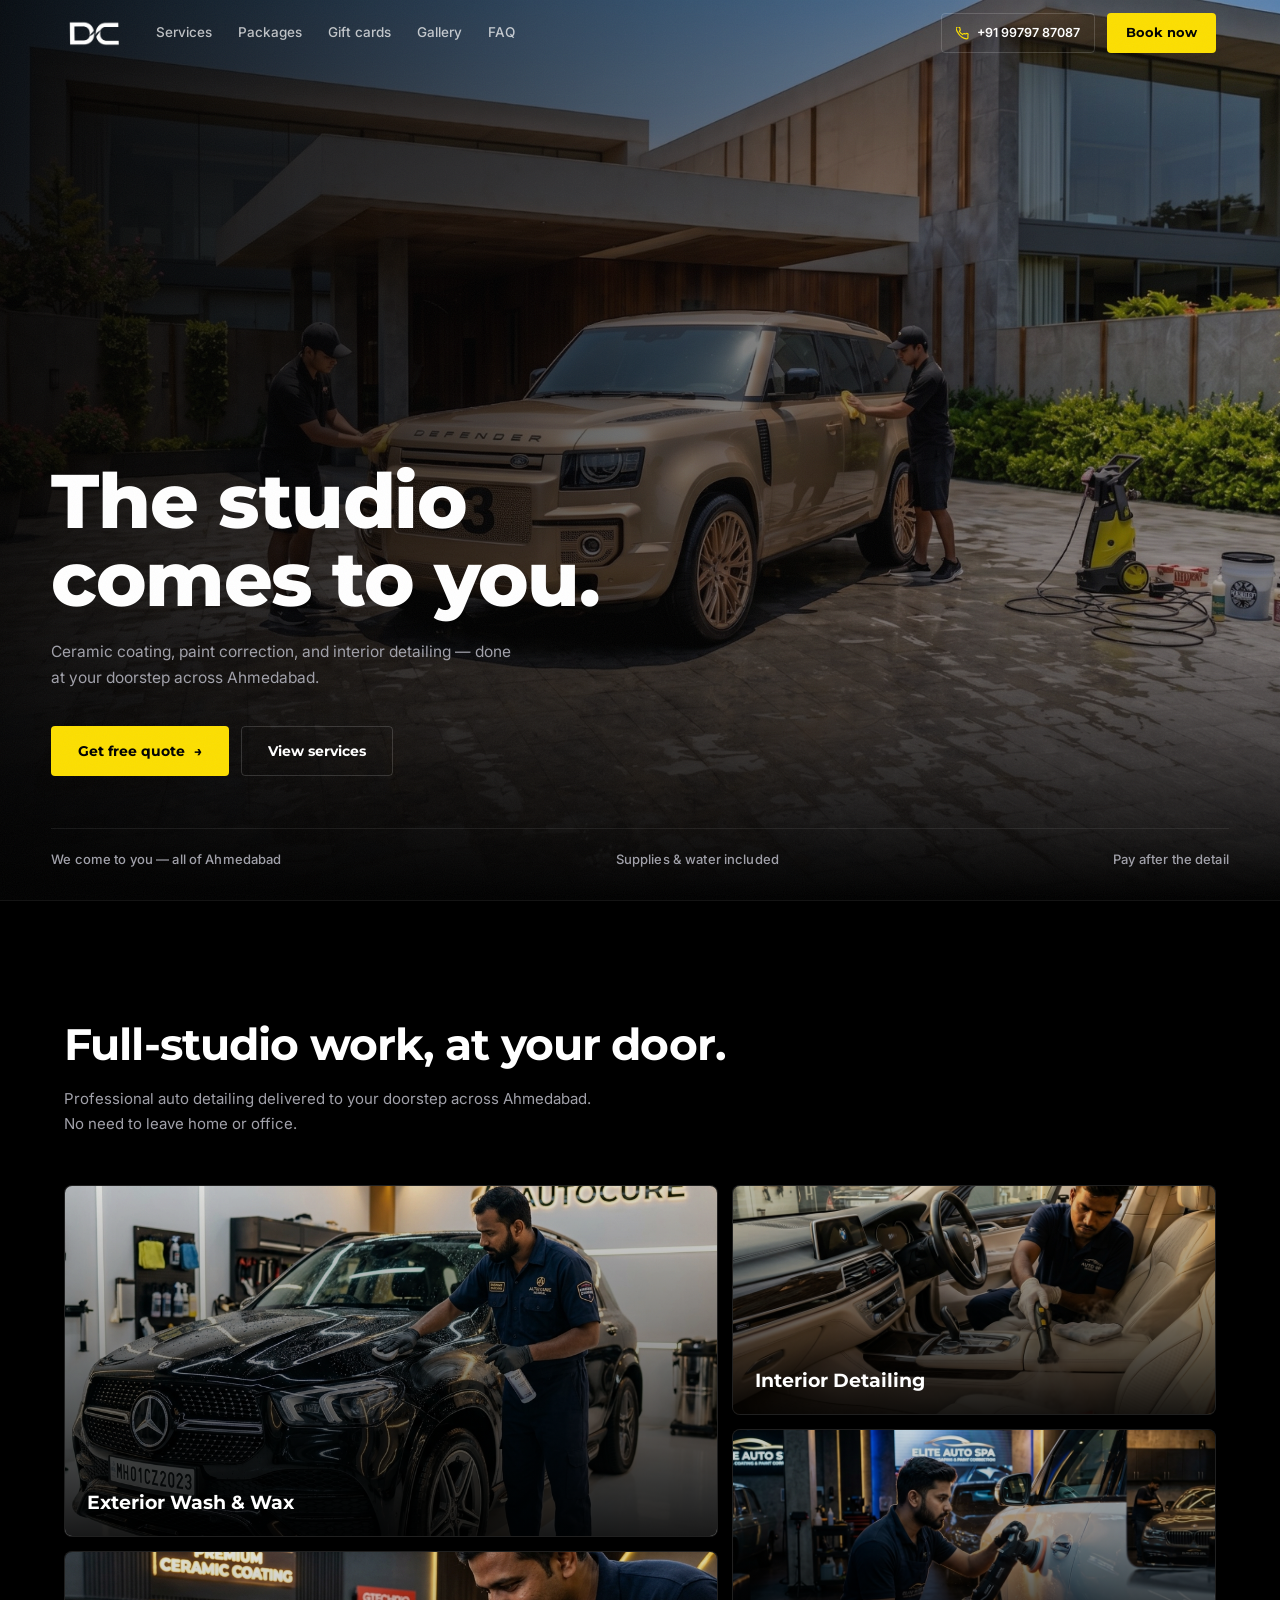
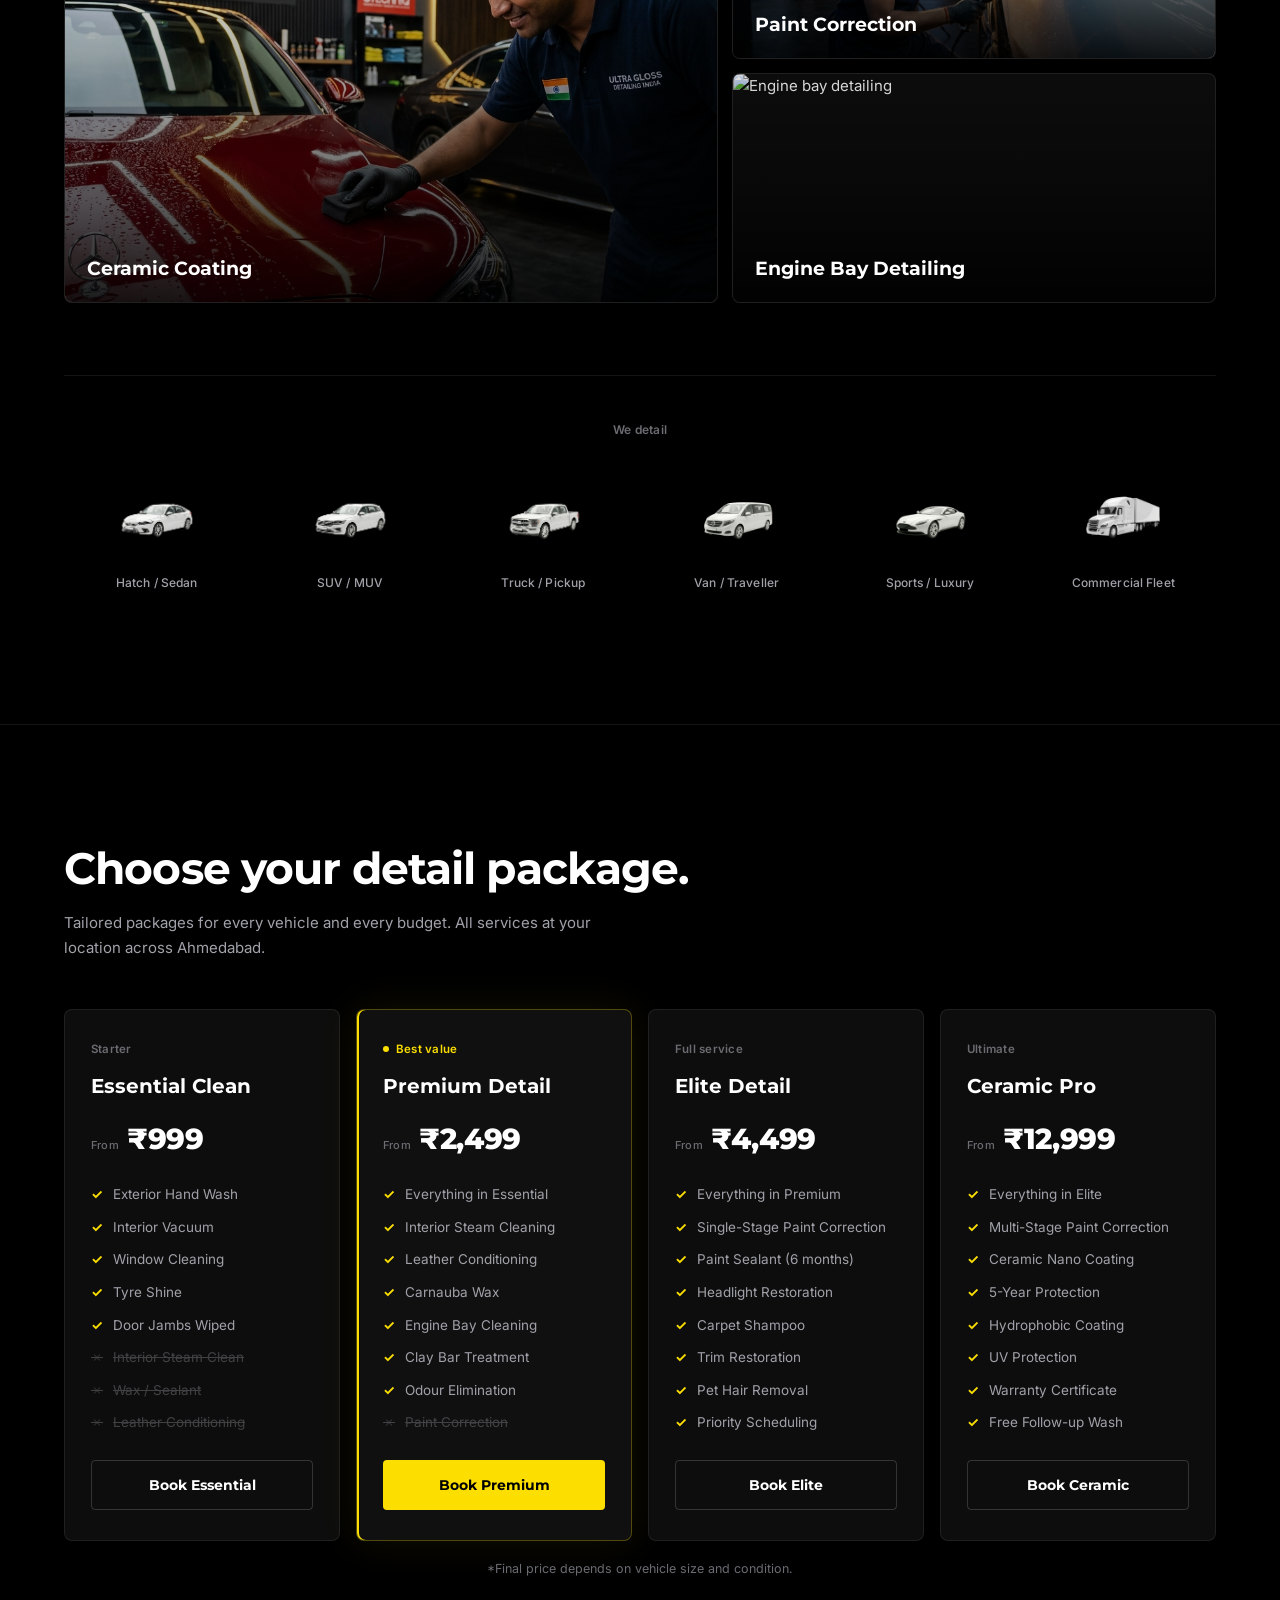
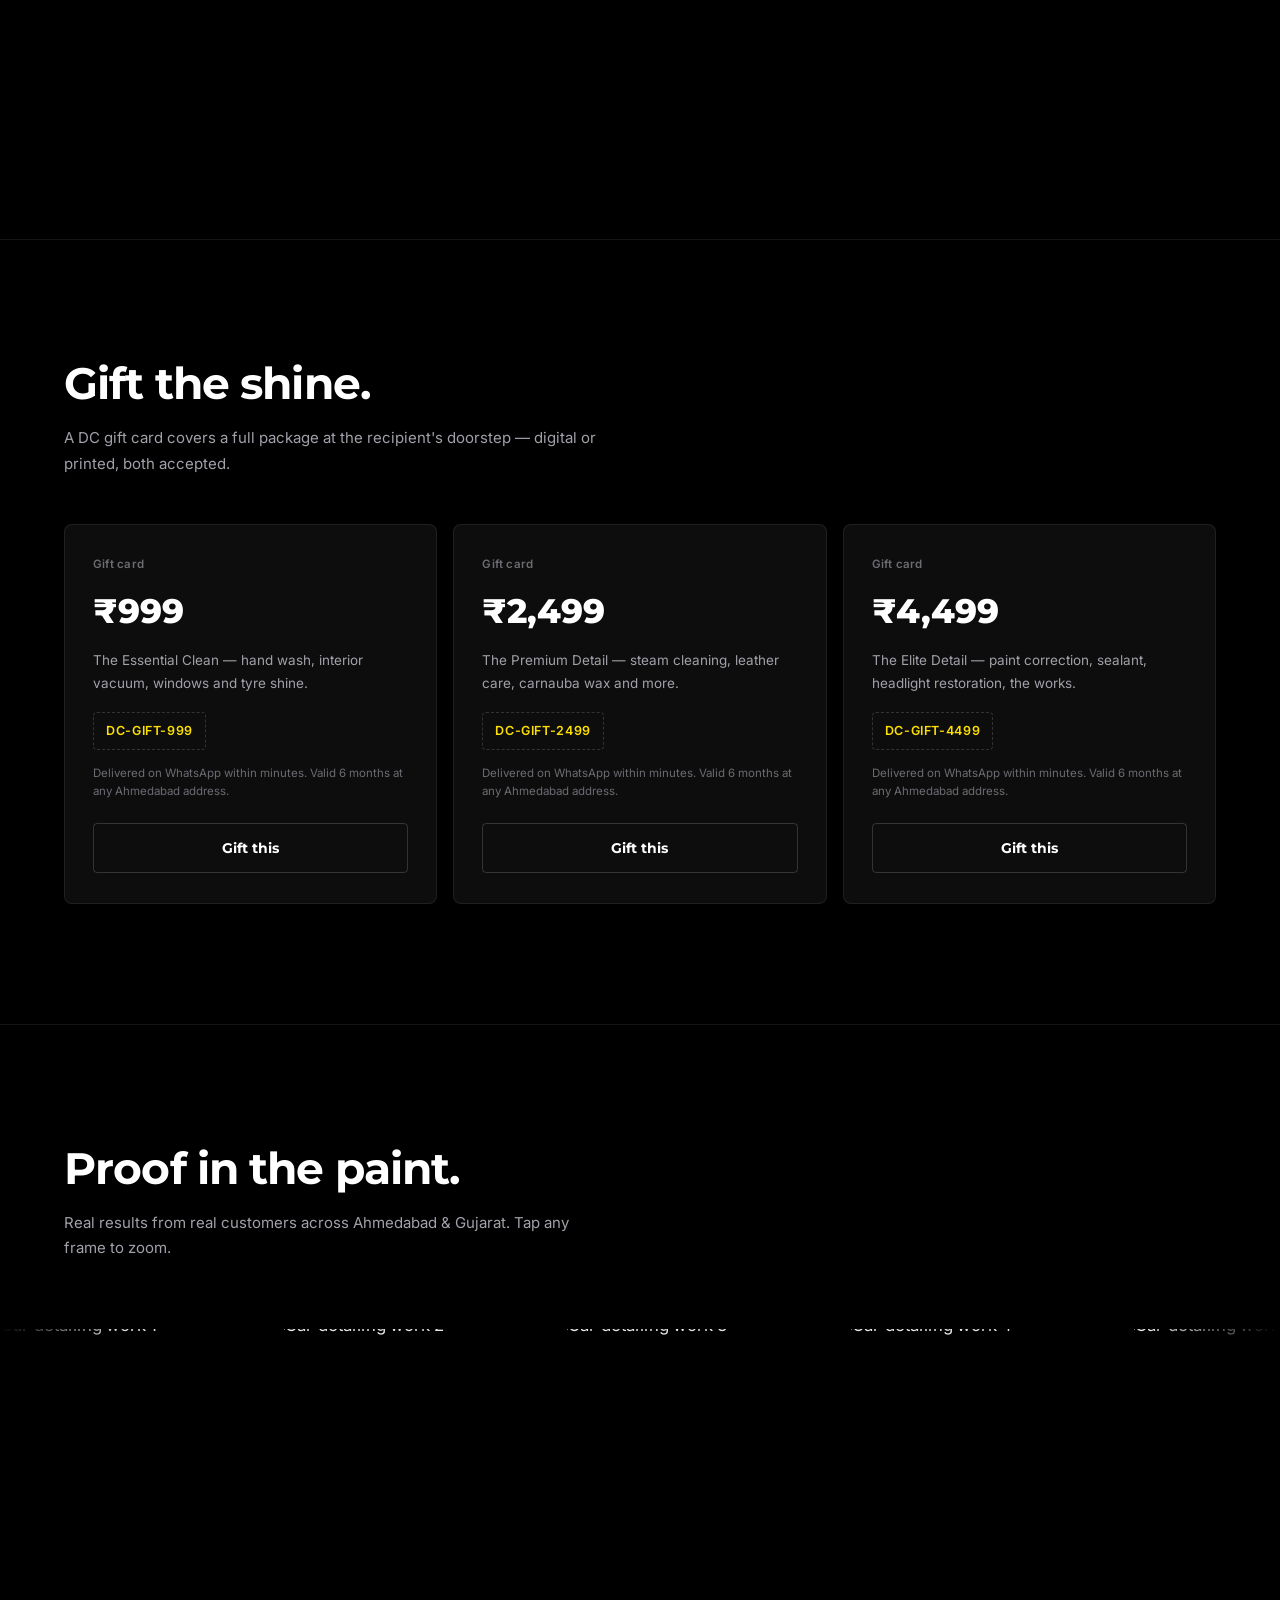
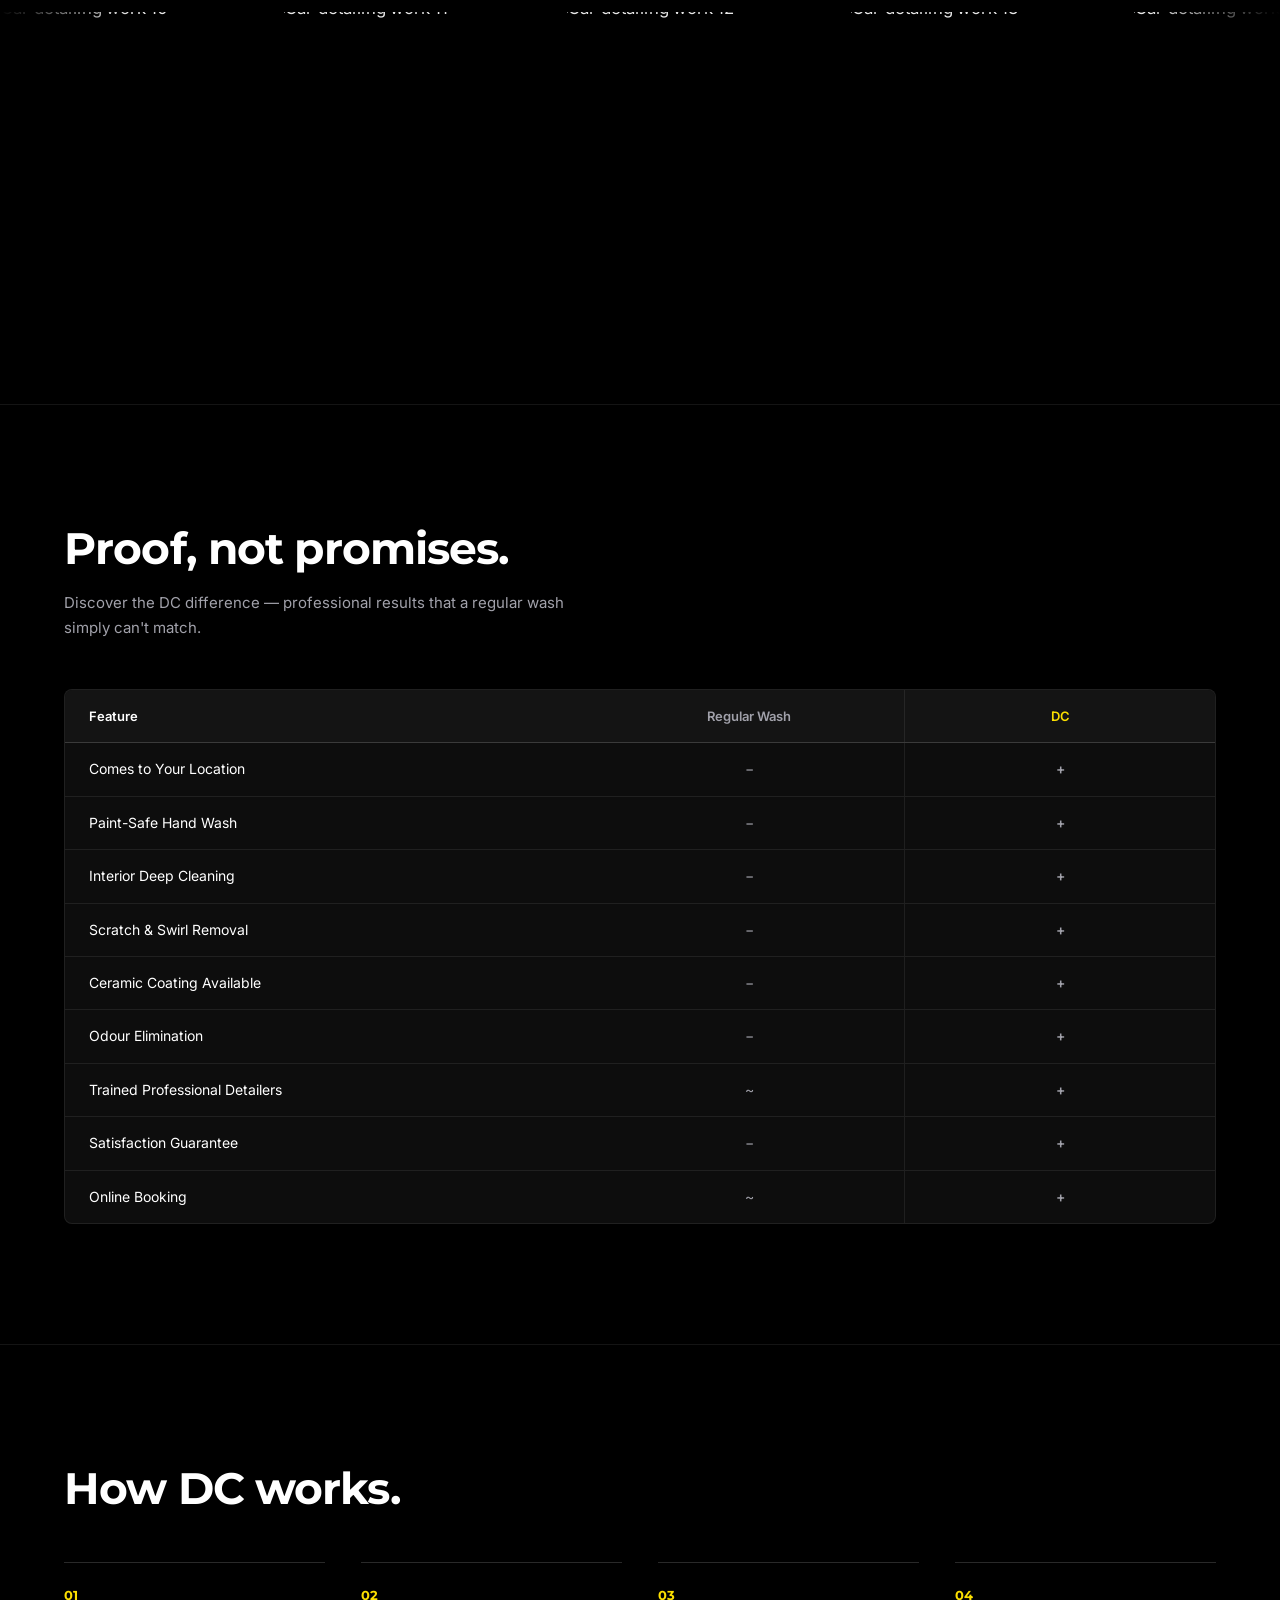
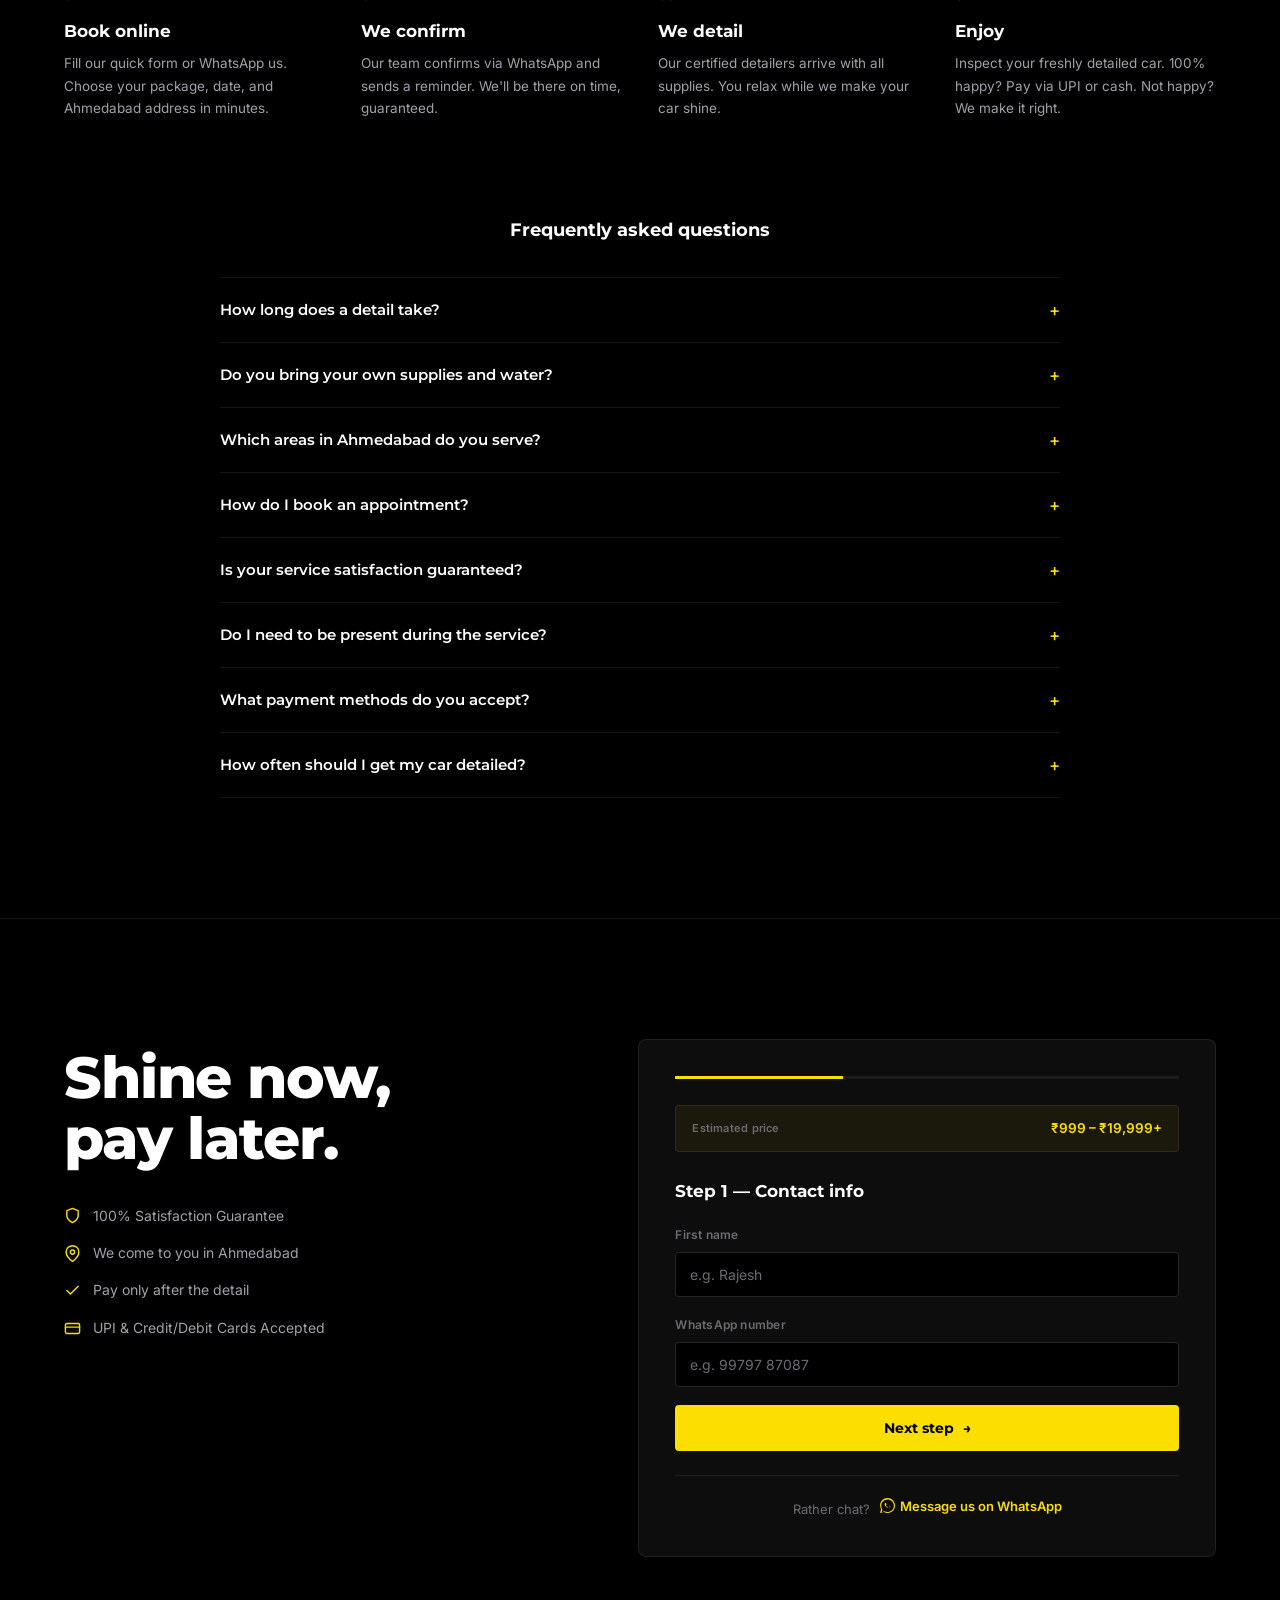
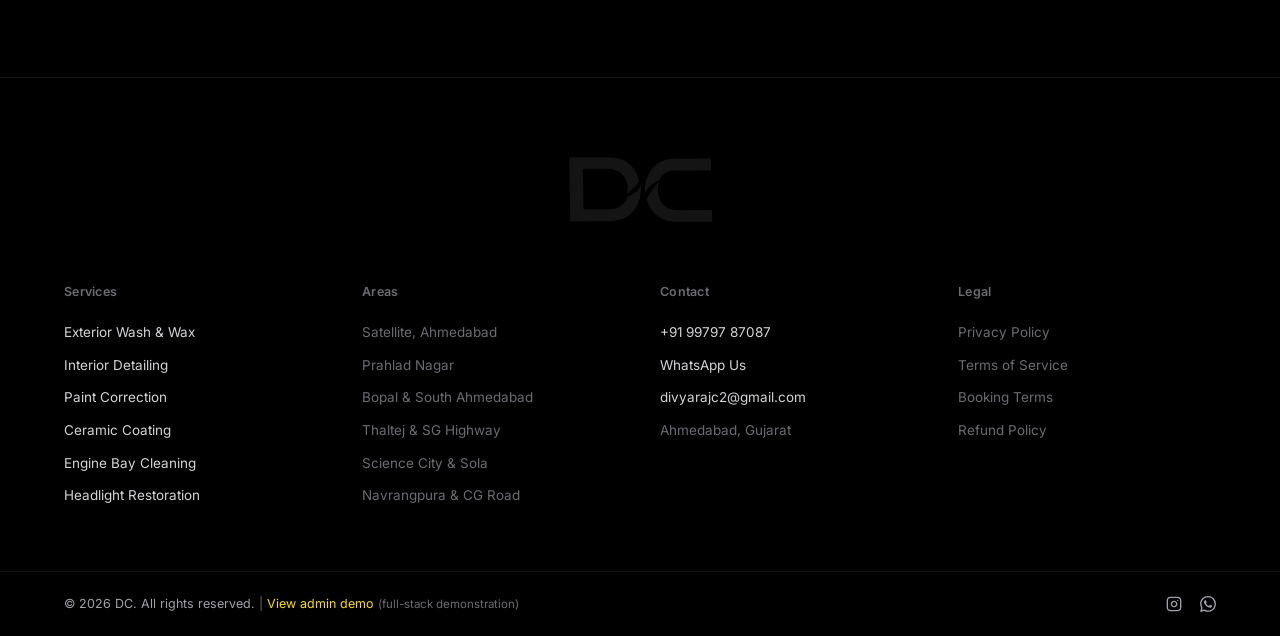
==== commit 190130e1: "feat(p2): two-font editorial type pass, reviews removal, full-bleed hero, centered faq" ====
--- a/index.html
+++ b/index.html
@@ -11,8 +11,8 @@
   <meta property="og:description" content="Ahmedabad's most trusted car detailing. Ceramic coating, paint correction, interior detailing. Book online today.">
   <link rel="preconnect" href="https://fonts.googleapis.com">
   <link rel="preconnect" href="https://fonts.gstatic.com" crossorigin>
-  <link href="https://fonts.googleapis.com/css2?family=Instrument+Serif:ital@1&family=Inter:wght@400;500;600&family=JetBrains+Mono:wght@500;600&family=Montserrat:wght@600;700;800&display=swap" rel="stylesheet">
-  <link rel="stylesheet" href="style.css?v=30">
+  <link href="https://fonts.googleapis.com/css2?family=Inter:wght@400;500;600&family=Montserrat:wght@600;700;800&display=swap" rel="stylesheet">
+  <link rel="stylesheet" href="style.css?v=31">
   <link rel="preload" as="image" href="assets/hero_dc.png?v=3">
   <link rel="icon" type="image/png" href="assets/logo_square.png?v=2">
 </head>
@@ -64,7 +64,6 @@
     <div class="hero-bg" aria-hidden="true"></div>
     <div class="container hero-container">
       <div class="hero-content">
-        <span class="hero-eyebrow">Mobile detailing — Ahmedabad</span>
         <h1 class="hero-title">The studio<br>comes to you.</h1>
         <p class="hero-sub">Ceramic coating, paint correction, and interior detailing — done at your doorstep across Ahmedabad.</p>
         <div class="hero-cta-group">
@@ -84,7 +83,6 @@
   <section class="section services-section" id="services">
     <div class="container">
       <header class="section-head" data-reveal>
-        <div class="eyebrow"><span class="eyebrow-num">01</span>Services</div>
         <h2 class="section-title">Full-studio work, at your door.</h2>
         <p class="section-sub">Professional auto detailing delivered to your doorstep across Ahmedabad. No need to leave home or office.</p>
       </header>
@@ -95,7 +93,6 @@
             <div class="service-overlay" aria-hidden="true"></div>
           </div>
           <div class="service-info">
-            <span class="service-num">01</span>
             <h3>Exterior Wash &amp; Wax</h3>
           </div>
         </a>
@@ -105,7 +102,6 @@
             <div class="service-overlay" aria-hidden="true"></div>
           </div>
           <div class="service-info">
-            <span class="service-num">02</span>
             <h3>Interior Detailing</h3>
           </div>
         </a>
@@ -115,7 +111,6 @@
             <div class="service-overlay" aria-hidden="true"></div>
           </div>
           <div class="service-info">
-            <span class="service-num">03</span>
             <h3>Paint Correction</h3>
           </div>
         </a>
@@ -125,7 +120,6 @@
             <div class="service-overlay" aria-hidden="true"></div>
           </div>
           <div class="service-info">
-            <span class="service-num">04</span>
             <h3>Ceramic Coating</h3>
           </div>
         </a>
@@ -135,7 +129,6 @@
             <div class="service-overlay" aria-hidden="true"></div>
           </div>
           <div class="service-info">
-            <span class="service-num">05</span>
             <h3>Engine Bay Detailing</h3>
           </div>
         </a>
@@ -177,7 +170,6 @@
   <section class="section packages-section" id="packages">
     <div class="container">
       <header class="section-head" data-reveal>
-        <div class="eyebrow"><span class="eyebrow-num">02</span>Packages</div>
         <h2 class="section-title">Choose your detail package.</h2>
         <p class="section-sub">Tailored packages for every vehicle and every budget. All services at your location across Ahmedabad.</p>
       </header>
@@ -283,7 +275,6 @@
   <section class="section gift-section" id="gift-cards">
     <div class="container">
       <header class="section-head" data-reveal>
-        <div class="eyebrow"><span class="eyebrow-num">03</span>Gift cards</div>
         <h2 class="section-title">Gift the shine.</h2>
         <p class="section-sub">A DC gift card covers a full package at the recipient's doorstep — digital or printed, both accepted.</p>
       </header>
@@ -320,7 +311,6 @@
   <section class="section gallery-section" id="gallery">
     <div class="container">
       <header class="section-head" data-reveal>
-        <div class="eyebrow"><span class="eyebrow-num">04</span>Recent work</div>
         <h2 class="section-title">Proof in the paint.</h2>
         <p class="section-sub">Real results from real customers across Ahmedabad &amp; Gujarat. Tap any frame to zoom.</p>
       </header>
@@ -373,11 +363,10 @@
     </div>
   </section>
 
-  <!-- ══════════ PROOF: COMPARISON + REVIEWS ══════════ -->
+  <!-- ══════════ PROOF: COMPARISON ══════════ -->
   <section class="section proof-section" id="proof">
     <div class="container">
       <header class="section-head" data-reveal>
-        <div class="eyebrow"><span class="eyebrow-num">05</span>Why DC</div>
         <h2 class="section-title">Proof, not promises.</h2>
         <p class="section-sub">Discover the DC difference — professional results that a regular wash simply can't match.</p>
       </header>
@@ -404,33 +393,6 @@
           </tbody>
         </table>
       </div>
-
-      <div class="reviews-layout">
-        <div class="review-card card-large" data-reveal>
-          <p class="review-text">"My 2019 Fortuner had swirl marks from 4 years of drive-through washes. DC's paint correction took 6 hours at my home. The finish is better than when I bought it."</p>
-          <div class="review-author">
-            <span class="review-name">Rajesh Patel</span>
-            <span class="review-divider">—</span>
-            <span class="review-location">Prahlad Nagar</span>
-          </div>
-        </div>
-        <div class="review-card" data-reveal>
-          <p class="review-text">"The ceramic coating package is worth every rupee. My BMW X5 repels water like magic even 8 months later. These guys are true professionals!"</p>
-          <div class="review-author">
-            <span class="review-name">Kavya Shah</span>
-            <span class="review-divider">—</span>
-            <span class="review-location">Satellite</span>
-          </div>
-        </div>
-        <div class="review-card" data-reveal>
-          <p class="review-text">"Had a bad pet hair problem in my Innova Crysta. DC removed every trace — the interior smells and looks like brand new. Miraculous work!"</p>
-          <div class="review-author">
-            <span class="review-name">Arjun Mehta</span>
-            <span class="review-divider">—</span>
-            <span class="review-location">Bopal</span>
-          </div>
-        </div>
-      </div>
     </div>
   </section>
 
@@ -438,7 +400,6 @@
   <section class="section process-section" id="faq">
     <div class="container">
       <header class="section-head" data-reveal>
-        <div class="eyebrow"><span class="eyebrow-num">06</span>Simple process</div>
         <h2 class="section-title">How DC works.</h2>
       </header>
       <div class="steps-grid">
@@ -509,7 +470,6 @@
     <div class="container">
       <div class="booking-inner">
         <div class="booking-left" data-reveal>
-          <div class="eyebrow"><span class="eyebrow-num">07</span>Booking</div>
           <h2 class="booking-title">Shine now,<br>pay later.</h2>
           <div class="booking-trust-badges">
             <div class="trust-badge">
@@ -521,8 +481,8 @@
               We come to you in Ahmedabad
             </div>
             <div class="trust-badge">
-              <span class="badge-icon-svg"><svg viewBox="0 0 24 24" fill="currentColor"><polygon points="12 2 15.09 8.26 22 9.27 17 14.14 18.18 21.02 12 17.77 5.82 21.02 7 14.14 2 9.27 8.91 8.26 12 2"/></svg></span>
-              500+ 5-Star Reviews
+              <span class="badge-icon-svg"><svg viewBox="0 0 24 24" fill="none" stroke="currentColor" stroke-width="2" stroke-linecap="round" stroke-linejoin="round"><polyline points="20 6 9 17 4 12"/></svg></span>
+              Pay only after the detail
             </div>
             <div class="trust-badge">
               <span class="badge-icon-svg"><svg viewBox="0 0 24 24" fill="none" stroke="currentColor" stroke-width="2" stroke-linecap="round" stroke-linejoin="round"><rect x="2" y="5" width="20" height="14" rx="2" ry="2"/><line x1="2" y1="10" x2="22" y2="10"/></svg></span>
@@ -706,6 +666,6 @@
     </div>
   </div>
 
-  <script src="script.js?v=6"></script>
+  <script src="script.js?v=7"></script>
 </body>
 </html>
--- a/style.css
+++ b/style.css
@@ -21,8 +21,6 @@
   --r-2: 8px;               /* feature cards */
   --font-display: 'Montserrat', sans-serif;
   --font-body: 'Inter', sans-serif;
-  --font-mono: 'JetBrains Mono', monospace;
-  --font-serif: 'Instrument Serif', serif;
   --nav-h: 66px;
   --ease: cubic-bezier(0.4, 0, 0.2, 1);
 }
@@ -174,47 +172,35 @@
   display: flex; flex-direction: column; justify-content: flex-end;
   flex: 1;
   padding-top: calc(var(--nav-h) + 40px);
-}
-.hero-content { max-width: 660px; margin-bottom: 52px; }
-.hero-eyebrow {
-  display: block;
-  font-family: var(--font-mono); font-size: 11px; font-weight: 600;
-  letter-spacing: 0.18em; text-transform: uppercase;
-  color: var(--accent); margin-bottom: 22px;
-  animation: fadeUp 0.6s var(--ease) 0.1s both;
-}
+  max-width: none;
+  padding-left: clamp(20px, 4vw, 56px);
+  padding-right: clamp(20px, 4vw, 56px);
+}
+.hero-content { max-width: 780px; margin-bottom: 52px; }
 .hero-title {
   font-family: var(--font-display); font-weight: 800;
-  font-size: clamp(2.6rem, 6vw, 4.3rem);
+  font-size: clamp(2.8rem, 6.2vw, 4.75rem);
   line-height: 1.02; letter-spacing: -0.02em;
   margin-bottom: 22px;
-  animation: fadeUp 0.7s var(--ease) 0.22s both;
+  animation: fadeUp 0.7s var(--ease) 0.1s both;
 }
 .hero-sub {
   font-size: 15.5px; color: var(--ink-2); line-height: 1.7;
   max-width: 46ch; margin-bottom: 34px;
-  animation: fadeUp 0.6s var(--ease) 0.34s both;
-}
-.hero-cta-group { display: flex; align-items: center; flex-wrap: wrap; gap: 12px; animation: fadeUp 0.6s var(--ease) 0.46s both; }
+  animation: fadeUp 0.6s var(--ease) 0.22s both;
+}
+.hero-cta-group { display: flex; align-items: center; flex-wrap: wrap; gap: 12px; animation: fadeUp 0.6s var(--ease) 0.34s both; }
 .hero-meta {
   display: flex; justify-content: space-between; gap: 16px; flex-wrap: wrap;
   border-top: 1px solid var(--line);
   padding: 20px 0 30px;
-  font-family: var(--font-mono); font-size: 10px; font-weight: 500;
-  letter-spacing: 0.14em; text-transform: uppercase; color: var(--ink-3);
-  animation: fadeUp 0.6s var(--ease) 0.6s both;
-}
-
-/* --- SECTION HEADS — mono index + sentence-case titles --- */
-.section-head { max-width: 720px; margin-bottom: 56px; }
-.eyebrow {
-  display: flex; align-items: center; gap: 10px;
-  font-family: var(--font-mono); font-size: 11px; font-weight: 600;
-  letter-spacing: 0.16em; text-transform: uppercase;
-  color: var(--ink-2); margin-bottom: 18px;
-}
-.eyebrow-num { color: var(--accent); }
-.eyebrow::after { content: ''; width: 34px; height: 1px; background: var(--line-2); }
+  font-family: var(--font-body); font-size: 13px; font-weight: 500;
+  letter-spacing: 0.01em; color: var(--ink-2);
+  animation: fadeUp 0.6s var(--ease) 0.46s both;
+}
+
+/* --- SECTION HEADS --- */
+.section-head { max-width: 720px; margin-bottom: 48px; }
 .section-title {
   font-family: var(--font-display); font-weight: 700;
   font-size: clamp(1.9rem, 3.4vw, 2.75rem);
@@ -253,11 +239,6 @@
   background: linear-gradient(to top, rgba(0, 0, 0, 0.88) 0%, rgba(0, 0, 0, 0.35) 55%, rgba(0, 0, 0, 0.05) 100%);
 }
 .service-info { position: absolute; bottom: 0; left: 0; padding: 22px; z-index: 2; }
-.service-num {
-  display: block;
-  font-family: var(--font-mono); font-size: 11px; font-weight: 600;
-  letter-spacing: 0.12em; color: var(--accent); margin-bottom: 7px;
-}
 .service-info h3 { font-family: var(--font-display); font-size: 1.2rem; font-weight: 700; color: #fff; line-height: 1.2; }
 .service-card:hover { border-color: var(--line-2); }
 .service-card:hover .service-img-wrap img { transform: scale(1.03); filter: brightness(1); }
@@ -265,8 +246,8 @@
 /* Vehicles strip — folded into services */
 .vehicles-strip { margin-top: 72px; border-top: 1px solid var(--line); padding-top: 44px; }
 .vehicles-label {
-  font-family: var(--font-mono); font-size: 10px; font-weight: 600;
-  letter-spacing: 0.18em; text-transform: uppercase;
+  font-family: var(--font-body); font-size: 12px; font-weight: 600;
+  letter-spacing: 0.02em;
   color: var(--ink-3); margin-bottom: 26px; text-align: center;
 }
 .vehicles-grid { display: grid; grid-template-columns: repeat(6, 1fr); gap: 8px; }
@@ -276,8 +257,8 @@
 }
 .vehicle-icon-img { width: 100%; max-width: 140px; height: 84px; object-fit: contain; }
 .vehicle-item span {
-  font-family: var(--font-mono); font-size: 10px; font-weight: 500;
-  letter-spacing: 0.12em; text-transform: uppercase; color: var(--ink-2);
+  font-family: var(--font-body); font-size: 12px; font-weight: 500;
+  letter-spacing: 0.01em; color: var(--ink-2);
   transition: color 0.2s var(--ease);
 }
 .vehicle-item:hover span { color: var(--accent); }
@@ -296,8 +277,8 @@
   box-shadow: inset 2px 0 0 var(--accent), 0 0 44px rgba(252, 223, 0, 0.07);
 }
 .package-tier {
-  font-family: var(--font-mono); font-size: 10px; font-weight: 600;
-  letter-spacing: 0.14em; text-transform: uppercase;
+  font-family: var(--font-body); font-size: 11.5px; font-weight: 600;
+  letter-spacing: 0.02em;
   color: var(--ink-3); margin-bottom: 12px;
 }
 .featured-tier { color: var(--accent); display: inline-flex; align-items: center; gap: 7px; }
@@ -305,8 +286,8 @@
 .package-name { font-family: var(--font-display); font-size: 1.25rem; font-weight: 700; margin-bottom: 14px; }
 .package-price-wrap { display: flex; align-items: baseline; gap: 8px; margin-bottom: 22px; }
 .price-from {
-  font-family: var(--font-mono); font-size: 10px; font-weight: 500;
-  letter-spacing: 0.14em; text-transform: uppercase; color: var(--ink-3);
+  font-family: var(--font-body); font-size: 11px; font-weight: 500;
+  letter-spacing: 0.02em; color: var(--ink-3);
 }
 .price-amount { font-family: var(--font-display); font-size: 1.8rem; font-weight: 800; letter-spacing: -0.01em; }
 .package-features { display: flex; flex-direction: column; gap: 11px; margin-bottom: 26px; }
@@ -319,8 +300,8 @@
 
 .addons { margin-top: 60px; }
 .addons-label {
-  font-family: var(--font-mono); font-size: 10px; font-weight: 600;
-  letter-spacing: 0.18em; text-transform: uppercase;
+  font-family: var(--font-body); font-size: 12px; font-weight: 600;
+  letter-spacing: 0.02em;
   color: var(--ink-3); margin-bottom: 18px; text-align: center;
 }
 .addons-grid { display: flex; flex-wrap: wrap; justify-content: center; gap: 10px; }
@@ -332,7 +313,7 @@
   transition: border-color 0.2s var(--ease), color 0.2s var(--ease);
 }
 .addon-item:hover { border-color: var(--line-2); color: var(--ink); }
-.addon-price { font-family: var(--font-mono); font-size: 11px; font-weight: 600; color: var(--accent); }
+.addon-price { font-family: var(--font-body); font-size: 12px; font-weight: 600; color: var(--accent); }
 
 /* --- GIFT CARDS --- */
 .gift-grid { display: grid; grid-template-columns: repeat(3, 1fr); gap: 16px; }
@@ -344,15 +325,15 @@
 }
 .gift-card:hover { border-color: var(--line-2); }
 .gift-label {
-  font-family: var(--font-mono); font-size: 10px; font-weight: 600;
-  letter-spacing: 0.16em; text-transform: uppercase; color: var(--ink-3);
+  font-family: var(--font-body); font-size: 11.5px; font-weight: 600;
+  letter-spacing: 0.02em; color: var(--ink-3);
 }
 .gift-amount { font-family: var(--font-display); font-size: 2.1rem; font-weight: 800; margin: 10px 0 12px; }
 .gift-desc { font-size: 13.5px; color: var(--ink-2); line-height: 1.65; margin-bottom: 18px; }
 .gift-code {
   align-self: flex-start;
-  font-family: var(--font-mono); font-size: 12px; font-weight: 600;
-  letter-spacing: 0.08em; color: var(--accent);
+  font-family: var(--font-body); font-size: 12.5px; font-weight: 600;
+  letter-spacing: 0.05em; color: var(--accent);
   border: 1px dashed var(--line-2); border-radius: var(--r-1);
   padding: 8px 12px; margin-bottom: 14px;
 }
@@ -406,50 +387,19 @@
 .symbol-no, .symbol-partial { color: var(--ink-3); }
 .symbol-yes, .symbol-premium { color: var(--accent); font-weight: 600; }
 
-.reviews-layout {
-  display: grid; grid-template-columns: 1fr 1fr; gap: 16px;
-  margin-top: 64px; text-align: left;
-}
-.review-card {
-  position: relative;
-  background: var(--bg-1); border: 1px solid var(--line);
-  border-radius: var(--r-2); padding: 30px;
-  display: flex; flex-direction: column; justify-content: space-between;
-  transition: border-color 0.2s var(--ease);
-}
-.review-card:hover { border-color: var(--line-2); }
-.review-card.card-large { grid-column: span 2; padding: 40px; }
-.review-card::before {
-  content: '\201C';
-  position: absolute; top: 10px; right: 22px;
-  font-family: var(--font-serif); font-style: italic;
-  font-size: 76px; line-height: 1;
-  color: rgba(252, 223, 0, 0.10);
-}
-.review-text {
-  font-family: var(--font-serif); font-style: italic;
-  font-size: 1.2rem; color: var(--ink); line-height: 1.55;
-  margin-bottom: 22px;
-}
-.review-card.card-large .review-text { font-size: 1.45rem; }
-.review-author { display: flex; align-items: center; flex-wrap: wrap; gap: 8px; font-size: 13px; }
-.review-name { font-weight: 600; color: var(--ink); }
-.review-divider { color: var(--ink-3); }
-.review-location { color: var(--ink-2); }
-
 /* --- PROCESS + FAQ --- */
 .steps-grid { display: grid; grid-template-columns: repeat(4, 1fr); gap: 36px; }
 .step-item { border-top: 1px solid var(--line-2); padding-top: 22px; }
 .step-number {
-  font-family: var(--font-mono); font-size: 13px; font-weight: 600;
-  letter-spacing: 0.1em; color: var(--accent);
+  font-family: var(--font-display); font-size: 13px; font-weight: 700;
+  letter-spacing: 0.02em; color: var(--accent);
 }
 .step-item h3 { font-family: var(--font-display); font-size: 1.05rem; font-weight: 700; margin: 12px 0 8px; }
 .step-item p { font-size: 13.5px; color: var(--ink-2); line-height: 1.65; }
 
-.faq-block { margin-top: 88px; }
-.faq-block-title { font-family: var(--font-display); font-size: 1.15rem; font-weight: 700; margin-bottom: 20px; }
-.faq-list { max-width: 800px; }
+.faq-block { margin-top: 96px; max-width: 840px; margin-left: auto; margin-right: auto; }
+.faq-block-title { font-family: var(--font-display); font-size: 1.15rem; font-weight: 700; text-align: center; margin-bottom: 32px; }
+.faq-list { max-width: none; }
 .faq-item { border-bottom: 1px solid var(--line); }
 .faq-item:first-child { border-top: 1px solid var(--line); }
 .faq-question {
@@ -461,7 +411,7 @@
 }
 .faq-question:hover { color: var(--accent); }
 .faq-icon {
-  font-family: var(--font-mono); font-size: 17px; font-weight: 500;
+  font-family: var(--font-body); font-size: 17px; font-weight: 500;
   color: var(--accent); flex-shrink: 0;
   transition: transform 0.25s var(--ease);
 }
@@ -474,10 +424,10 @@
 .booking-inner { display: grid; grid-template-columns: 1fr 1.15fr; gap: 72px; align-items: start; }
 .booking-left { padding-top: 8px; }
 .booking-title {
-  font-family: var(--font-serif); font-style: italic; font-weight: 400;
-  font-size: clamp(2.6rem, 5vw, 4rem);
-  line-height: 1.05; letter-spacing: -0.01em;
-  margin: 6px 0 36px;
+  font-family: var(--font-display); font-style: normal; font-weight: 800;
+  font-size: clamp(2.4rem, 4.6vw, 3.6rem);
+  line-height: 1.06; letter-spacing: -0.02em;
+  margin: 0 0 36px;
 }
 .booking-trust-badges { display: flex; flex-direction: column; gap: 15px; }
 .trust-badge { display: flex; align-items: center; gap: 12px; font-size: 14px; color: var(--ink-2); }
@@ -498,17 +448,17 @@
   border: 1px solid var(--line); border-radius: var(--r-1);
 }
 .estimate-label {
-  font-family: var(--font-mono); font-size: 10px; font-weight: 600;
-  letter-spacing: 0.14em; text-transform: uppercase; color: var(--ink-3);
-}
-.estimate-value { font-family: var(--font-mono); font-size: 13px; font-weight: 600; color: var(--accent); }
+  font-family: var(--font-body); font-size: 11px; font-weight: 600;
+  letter-spacing: 0.02em; color: var(--ink-3);
+}
+.estimate-value { font-family: var(--font-body); font-size: 13.5px; font-weight: 600; color: var(--accent); }
 .form-step { display: none; }
 .form-step.active { display: block; animation: fadeUp 0.35s var(--ease); }
 .form-step-title { font-family: var(--font-display); font-size: 1.05rem; font-weight: 700; margin-bottom: 20px; }
 .form-group { display: flex; flex-direction: column; gap: 8px; margin-bottom: 18px; }
 .form-group label {
-  font-family: var(--font-mono); font-size: 10px; font-weight: 600;
-  letter-spacing: 0.14em; text-transform: uppercase; color: var(--ink-3);
+  font-family: var(--font-body); font-size: 12px; font-weight: 600;
+  letter-spacing: 0.02em; color: var(--ink-3);
 }
 .form-group input, .form-group select {
   width: 100%;
@@ -558,8 +508,8 @@
 }
 .footer-grid { display: grid; grid-template-columns: repeat(4, 1fr); gap: 40px; }
 .footer-col-title {
-  font-family: var(--font-mono); font-size: 10px; font-weight: 600;
-  letter-spacing: 0.18em; text-transform: uppercase;
+  font-family: var(--font-body); font-size: 12.5px; font-weight: 600;
+  letter-spacing: 0.02em;
   color: var(--ink-3); margin-bottom: 20px;
 }
 .footer-col ul { display: flex; flex-direction: column; gap: 11px; }
@@ -624,8 +574,8 @@
 .modal-body { font-size: 13.5px; color: var(--ink-2); line-height: 1.7; }
 .modal-divider { border-top: 1px solid var(--line); margin: 20px 0; }
 .modal-subheading {
-  font-family: var(--font-mono); font-size: 10px; font-weight: 600;
-  letter-spacing: 0.16em; text-transform: uppercase;
+  font-family: var(--font-body); font-size: 12px; font-weight: 600;
+  letter-spacing: 0.02em;
   color: var(--ink-3); margin-bottom: 14px;
 }
 .modal-actions { display: flex; gap: 12px; flex-wrap: wrap; }
@@ -678,6 +628,7 @@
 @media (max-width: 768px) {
   .section { padding: 72px 0; }
   .container { padding: 0 20px; }
+  .hero-container { padding-left: 20px; padding-right: 20px; }
   .hero-bg {
     background-image:
       linear-gradient(to top, #000000 0%, rgba(0, 0, 0, 0.1) 42%),
@@ -707,8 +658,6 @@
   .package-card-featured { min-width: 300px; flex: 0 0 300px; }
   .gift-grid { grid-template-columns: 1fr; }
   .gift-card:last-child { grid-column: auto; }
-  .reviews-layout { grid-template-columns: 1fr; }
-  .review-card.card-large { grid-column: span 1; padding: 30px; }
   .steps-grid { grid-template-columns: 1fr; gap: 24px; }
   .faq-block { margin-top: 64px; }
   .booking-form-wrap { padding: 24px 20px; }
@@ -761,7 +710,7 @@
 @media (prefers-reduced-motion: reduce) {
   html { scroll-behavior: auto; }
   .row-left .gallery-track, .row-right .gallery-track { animation: none; }
-  .hero-eyebrow, .hero-title, .hero-sub, .hero-cta-group, .hero-meta { animation: none; }
+  .hero-title, .hero-sub, .hero-cta-group, .hero-meta { animation: none; }
   html.js [data-reveal] { opacity: 1; transform: none; transition: none; }
   *, *::before, *::after {
     animation-duration: 0.01ms !important;
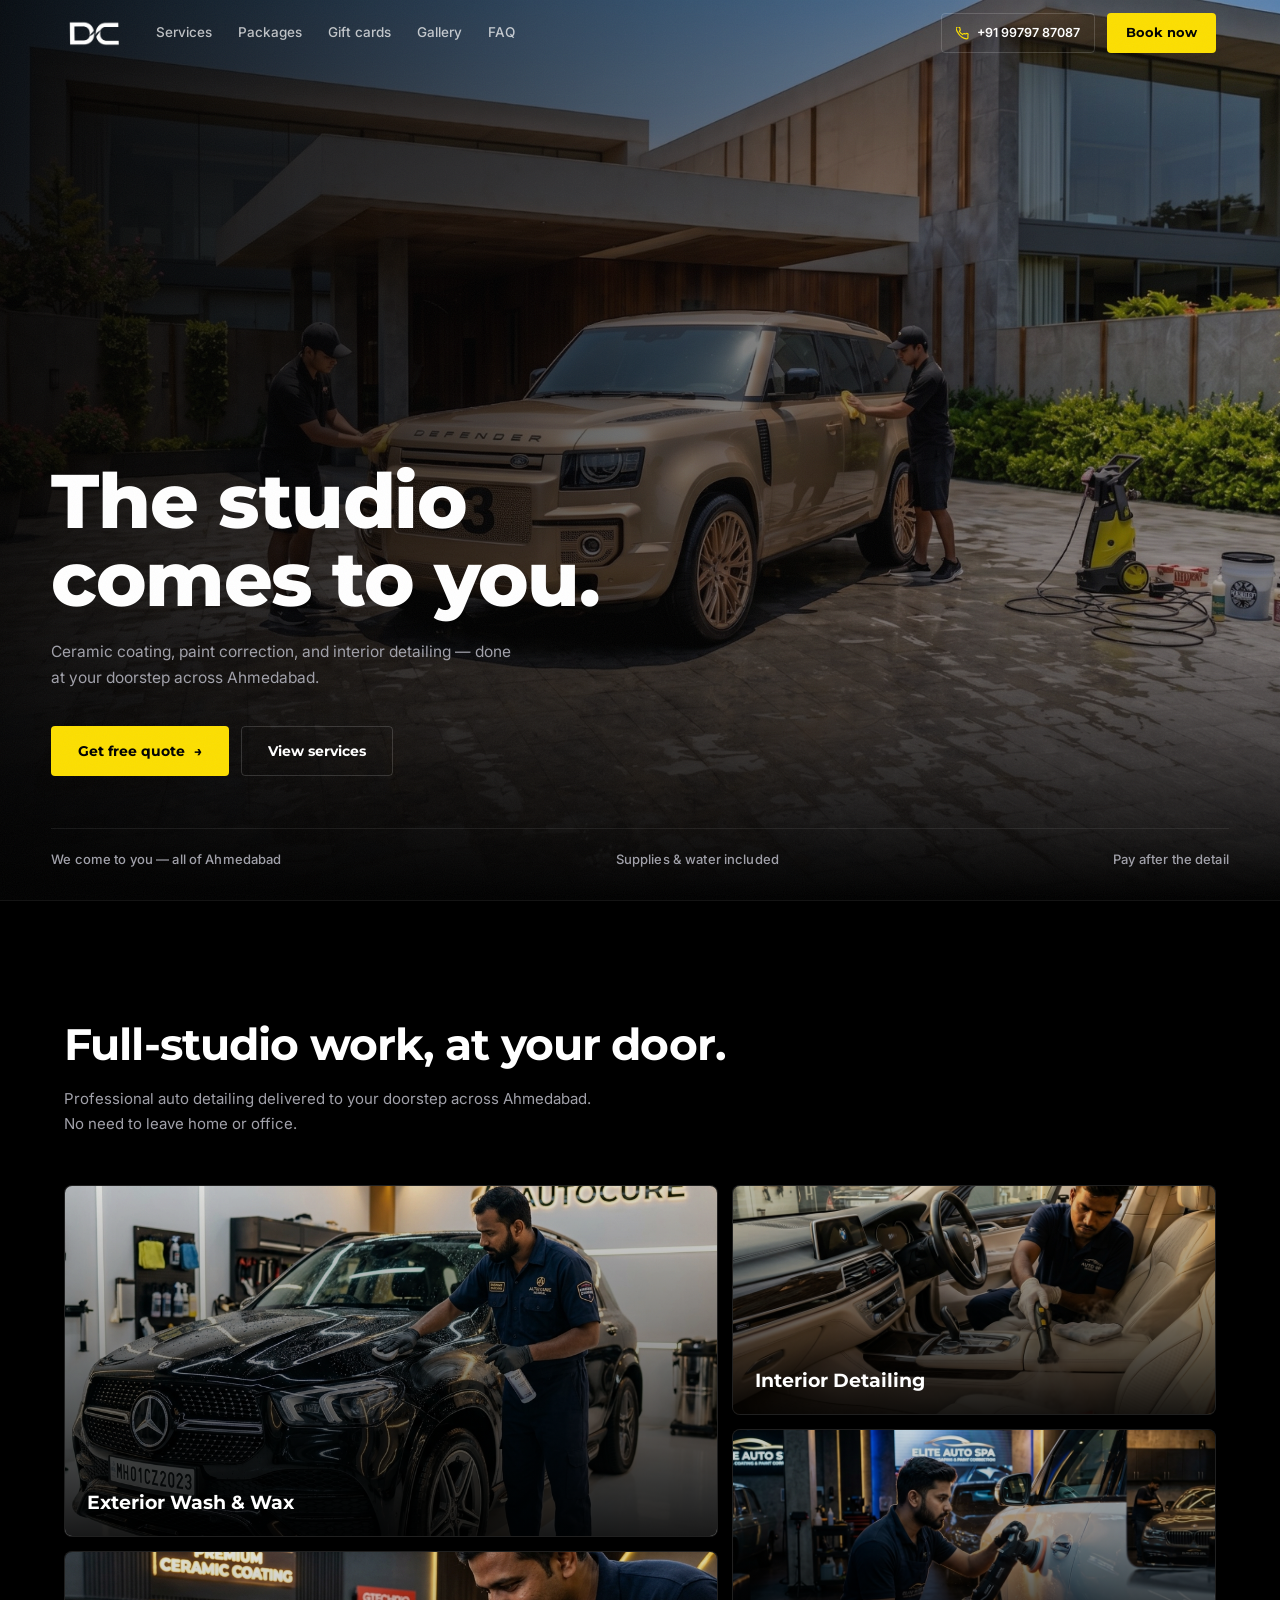
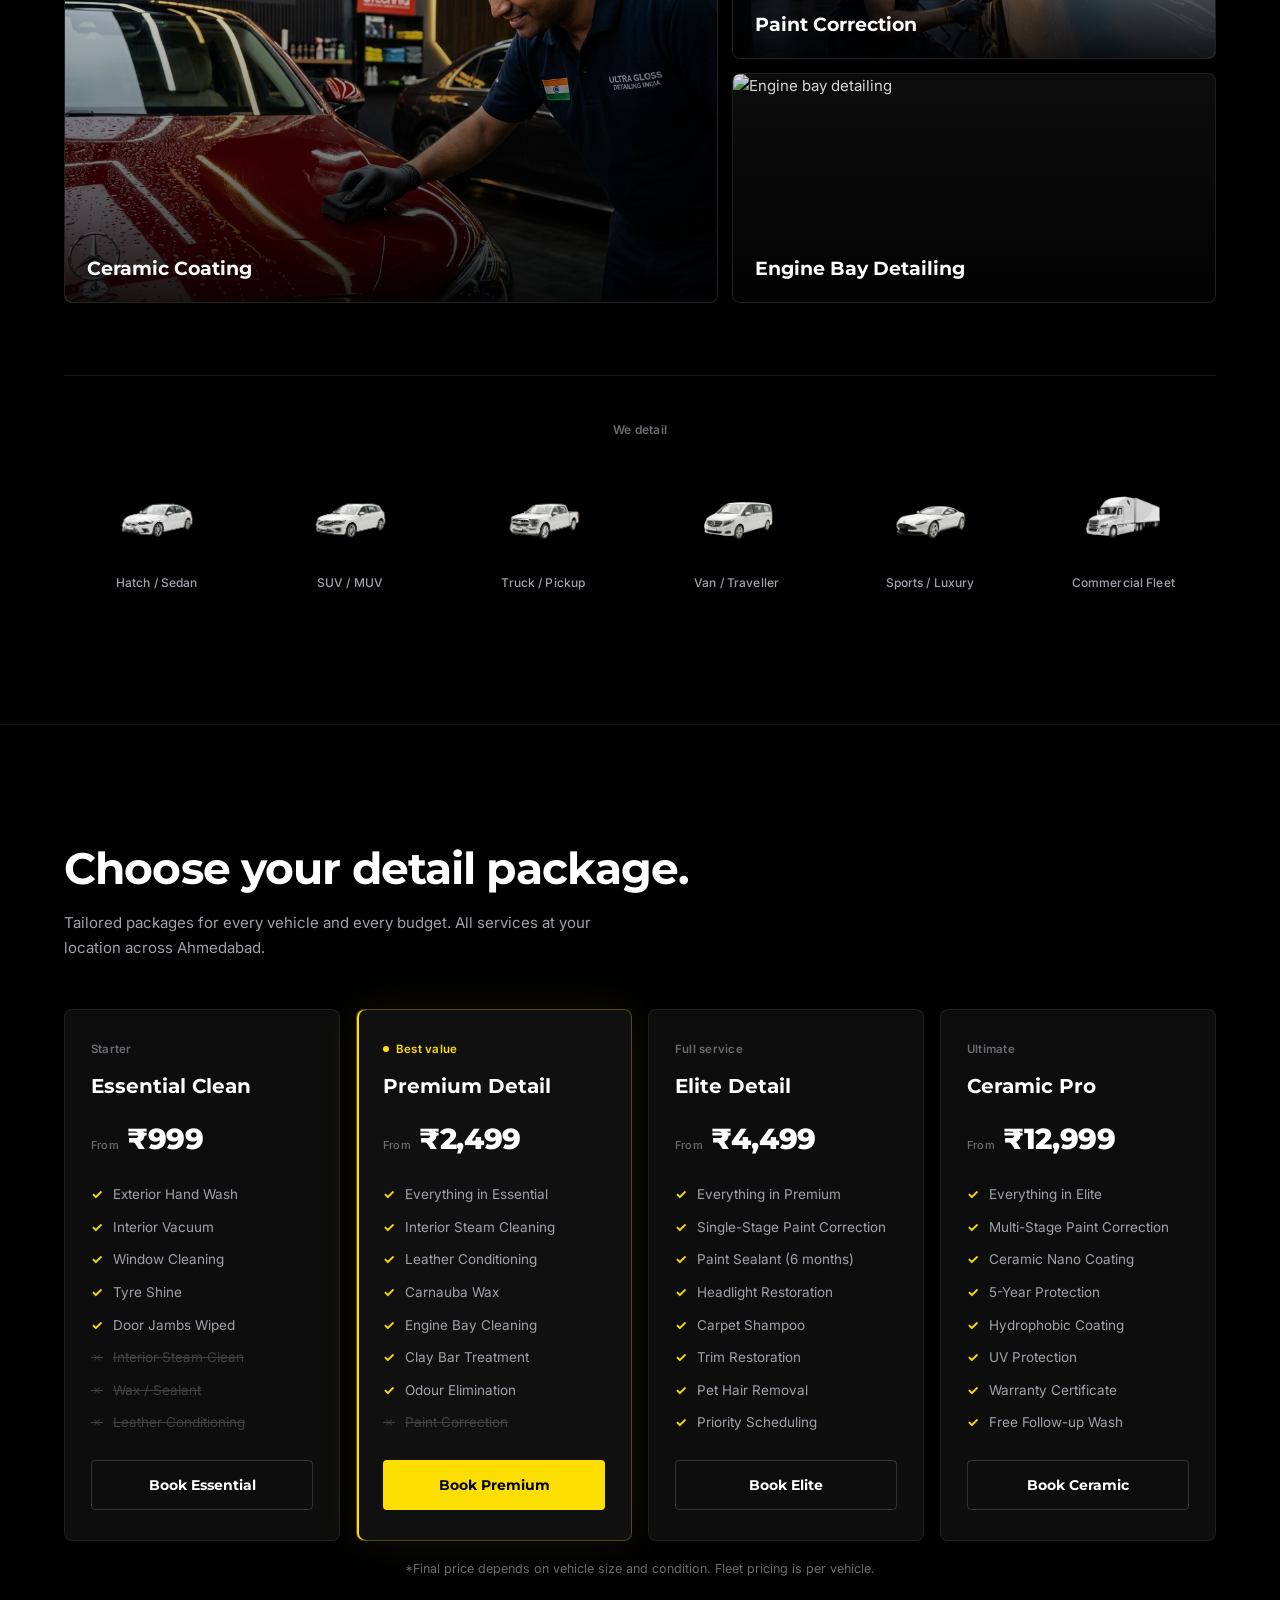
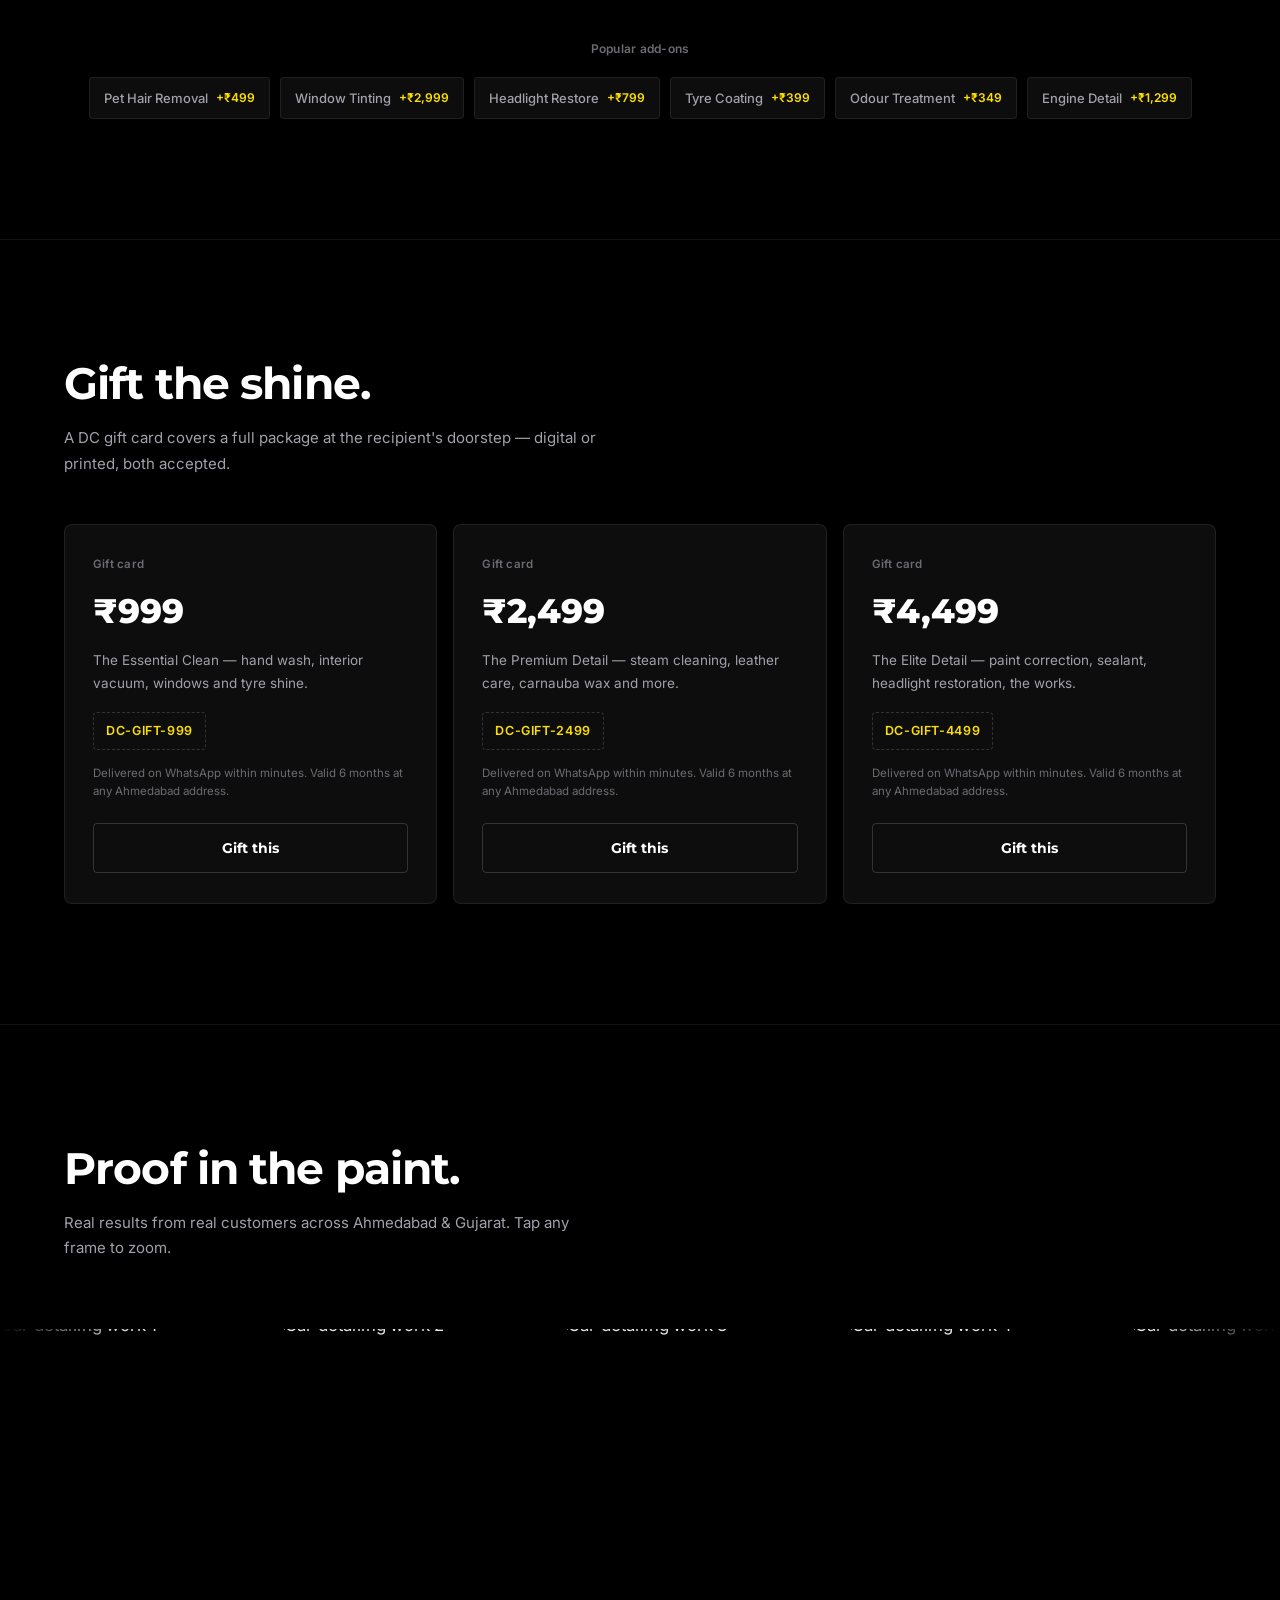
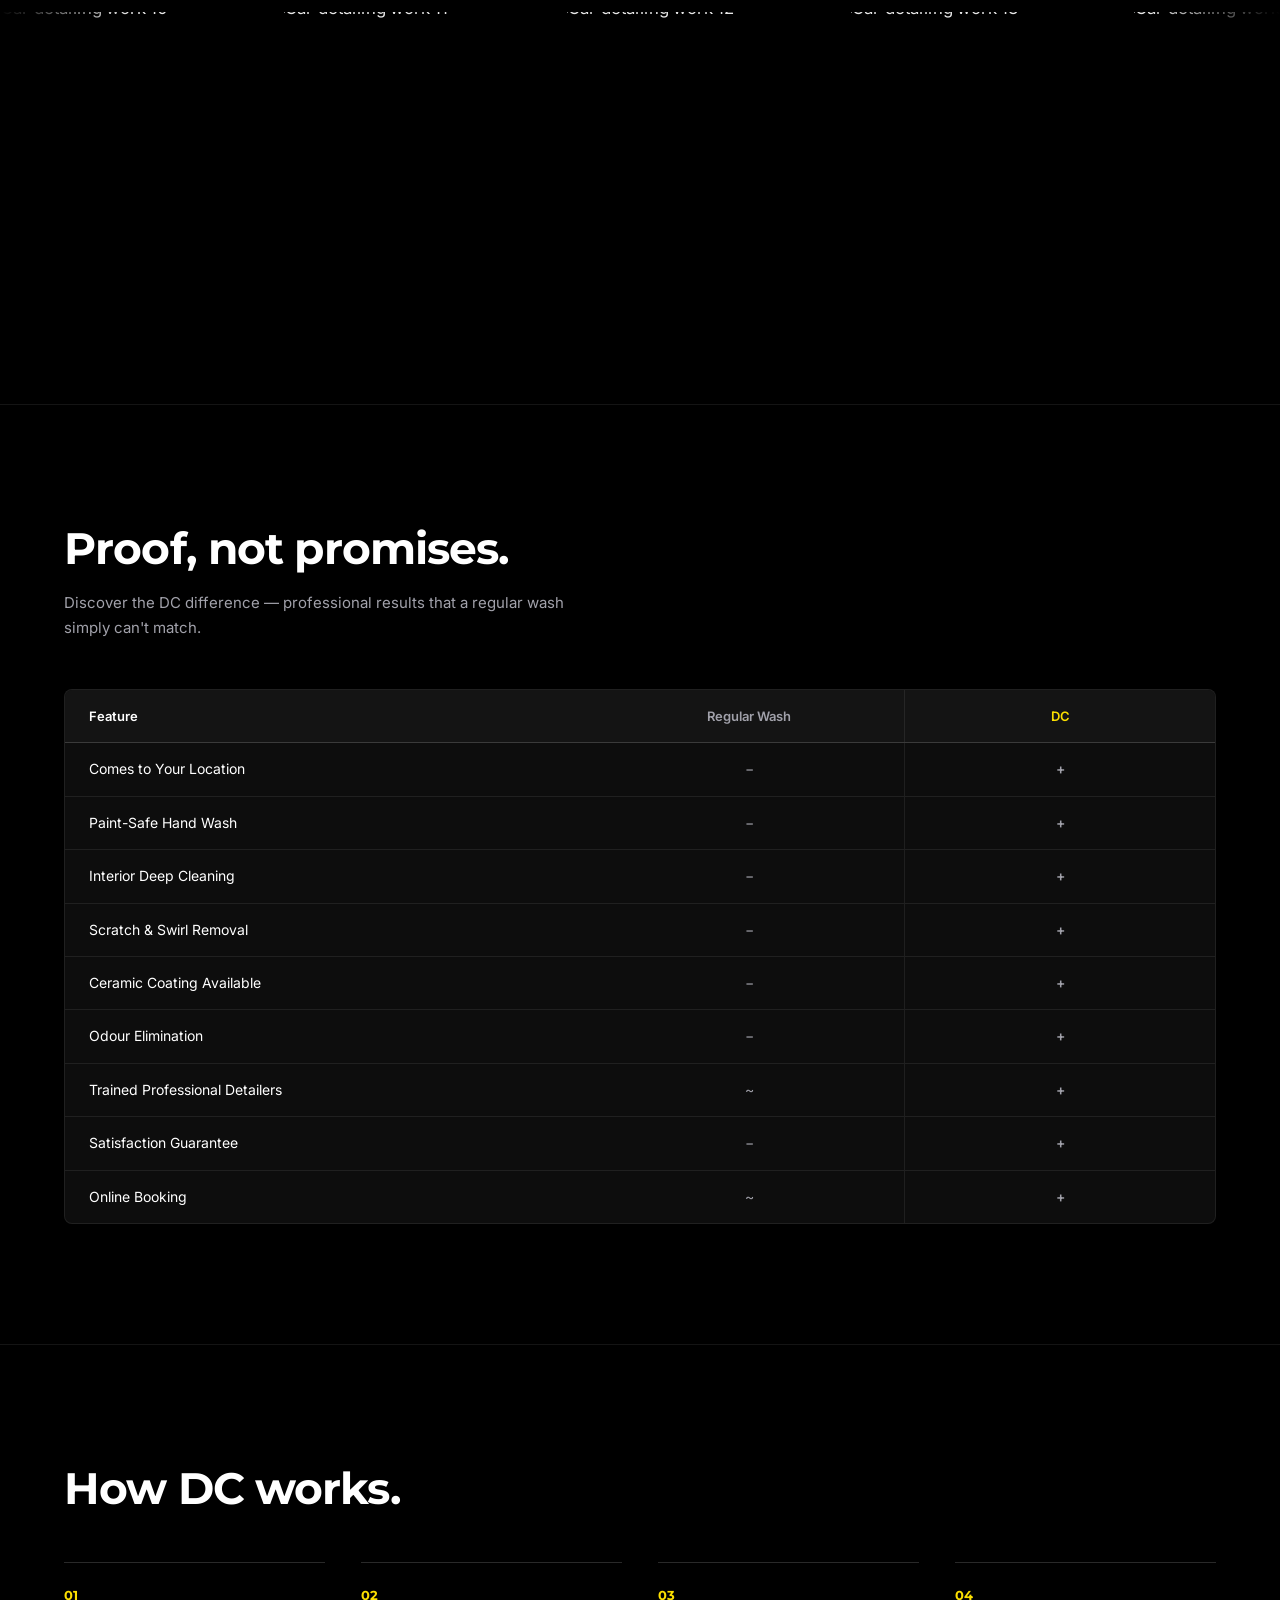
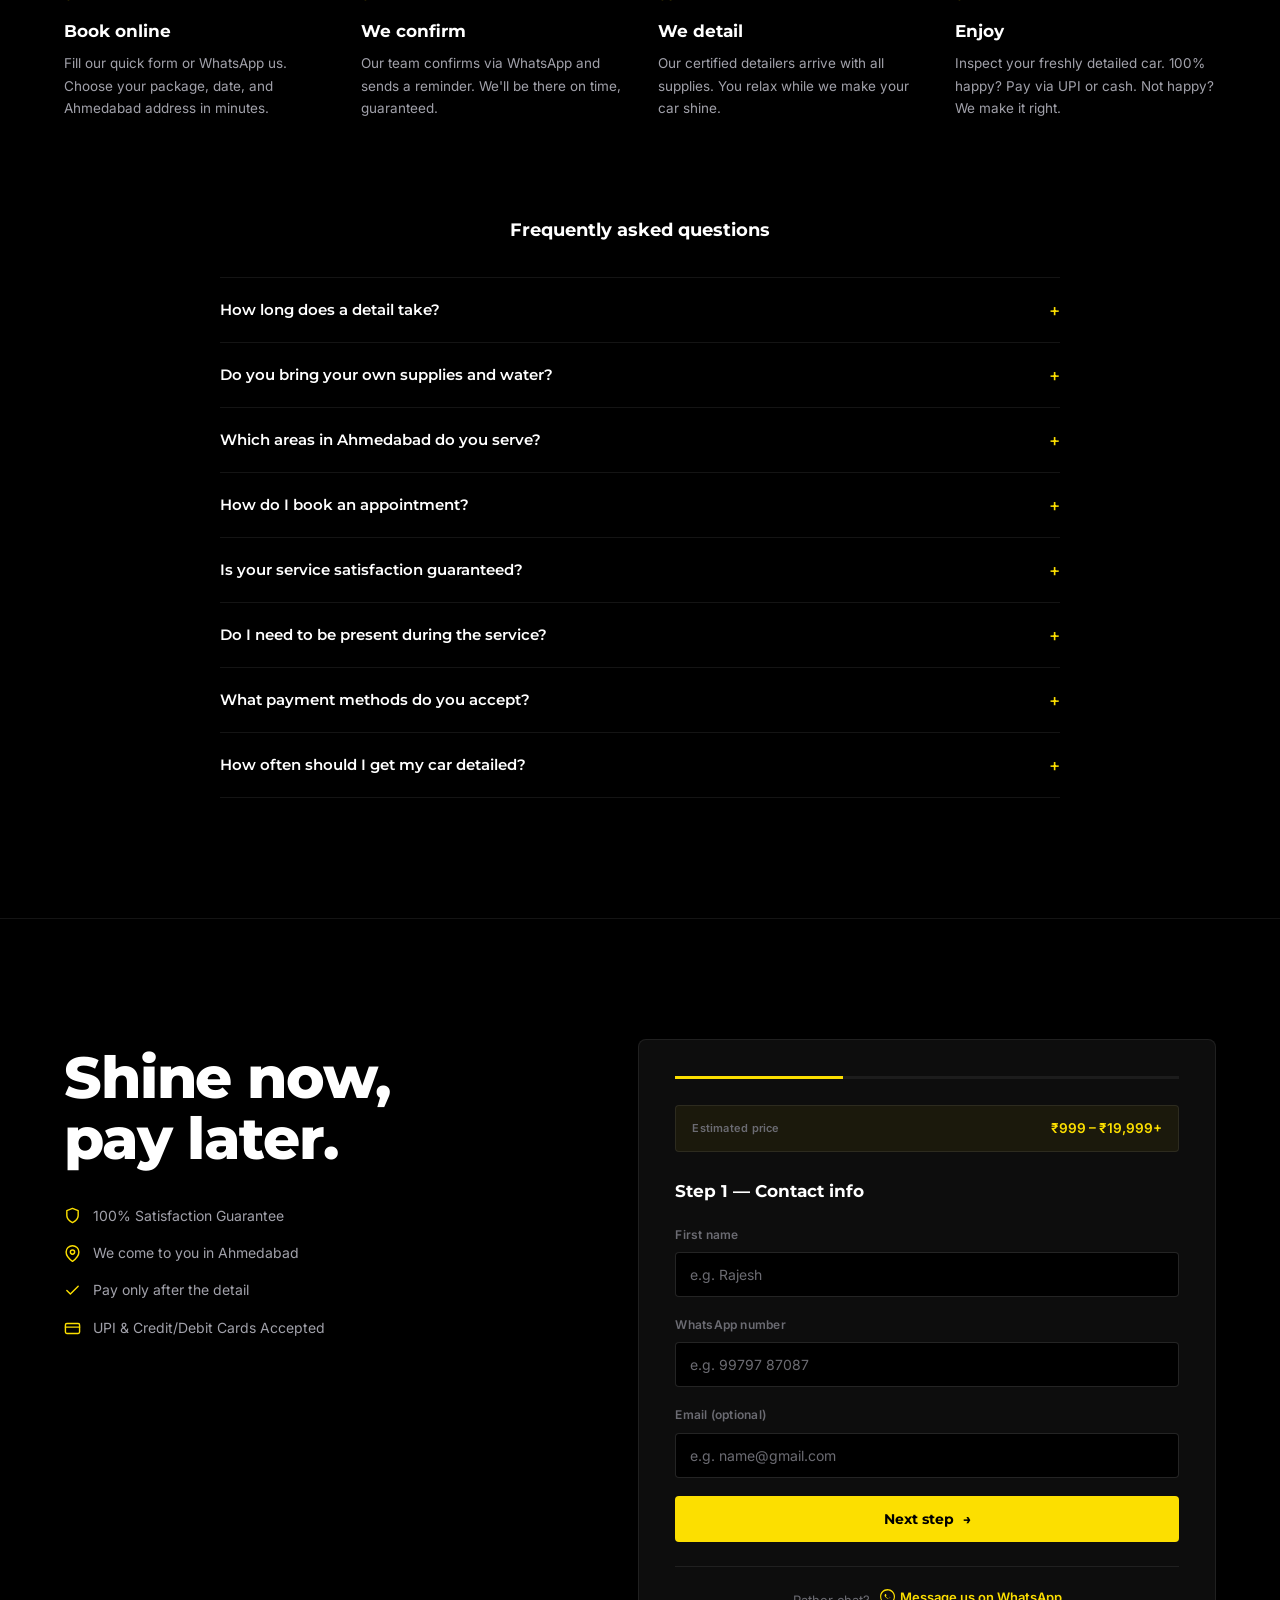
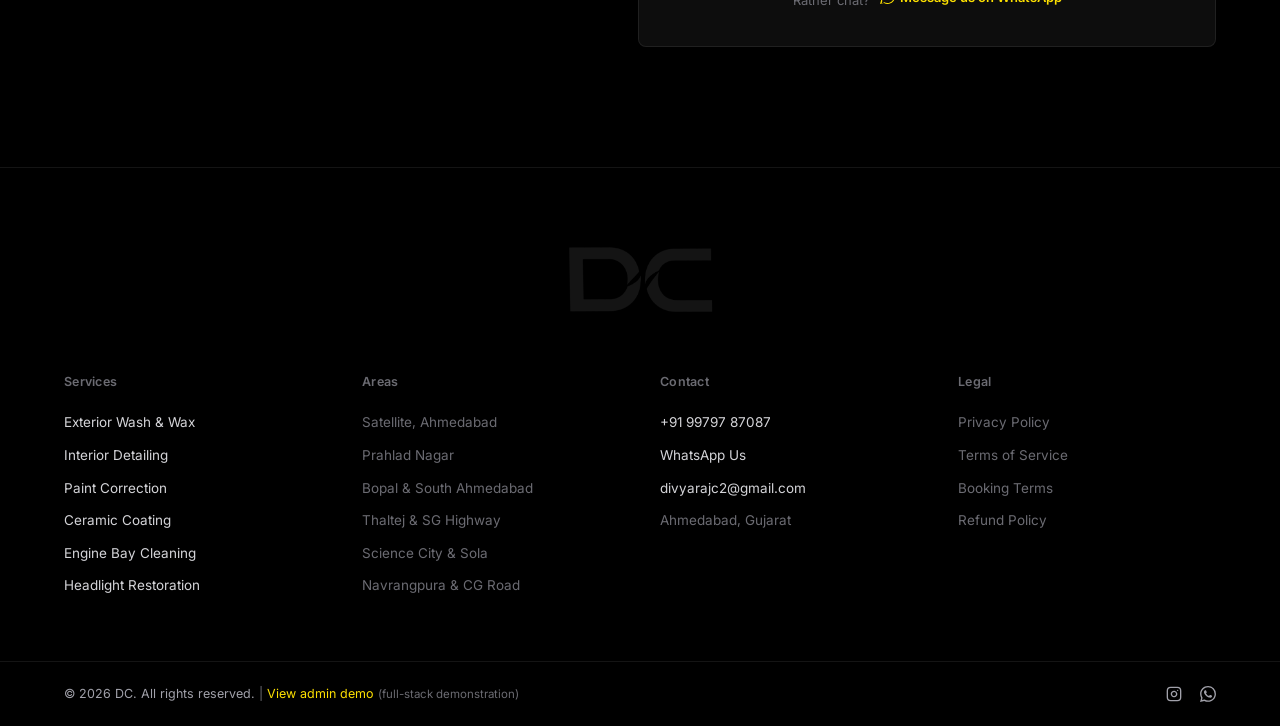
==== commit 81ccaecf: "feat(p3): complete vehicle-pricing map, optional email/notes, whatsapp gift links" ====
--- a/index.html
+++ b/index.html
@@ -255,7 +255,7 @@
           <a href="#book" class="btn btn-ghost package-btn">Book Ceramic</a>
         </div>
       </div>
-      <p class="package-note">*Final price depends on vehicle size and condition.</p>
+      <p class="package-note">*Final price depends on vehicle size and condition. Fleet pricing is per vehicle.</p>
 
       <div class="addons" data-reveal>
         <div class="addons-label">Popular add-ons</div>
@@ -285,7 +285,7 @@
           <p class="gift-desc">The Essential Clean — hand wash, interior vacuum, windows and tyre shine.</p>
           <div class="gift-code">DC-GIFT-999</div>
           <p class="gift-fine">Delivered on WhatsApp within minutes. Valid 6 months at any Ahmedabad address.</p>
-          <a href="#book" class="btn btn-ghost gift-btn">Gift this</a>
+          <a href="https://wa.me/919979787087?text=Hi%20DC!%20I%27d%20like%20to%20gift%20the%20%E2%82%B9999%20gift%20card%20(code%20DC-GIFT-999)." target="_blank" rel="noopener" class="btn btn-ghost gift-btn">Gift this</a>
         </div>
         <div class="gift-card" data-reveal>
           <div class="gift-label">Gift card</div>
@@ -293,7 +293,7 @@
           <p class="gift-desc">The Premium Detail — steam cleaning, leather care, carnauba wax and more.</p>
           <div class="gift-code">DC-GIFT-2499</div>
           <p class="gift-fine">Delivered on WhatsApp within minutes. Valid 6 months at any Ahmedabad address.</p>
-          <a href="#book" class="btn btn-ghost gift-btn">Gift this</a>
+          <a href="https://wa.me/919979787087?text=Hi%20DC!%20I%27d%20like%20to%20gift%20the%20%E2%82%B92,499%20gift%20card%20(code%20DC-GIFT-2499)." target="_blank" rel="noopener" class="btn btn-ghost gift-btn">Gift this</a>
         </div>
         <div class="gift-card" data-reveal>
           <div class="gift-label">Gift card</div>
@@ -301,7 +301,7 @@
           <p class="gift-desc">The Elite Detail — paint correction, sealant, headlight restoration, the works.</p>
           <div class="gift-code">DC-GIFT-4499</div>
           <p class="gift-fine">Delivered on WhatsApp within minutes. Valid 6 months at any Ahmedabad address.</p>
-          <a href="#book" class="btn btn-ghost gift-btn">Gift this</a>
+          <a href="https://wa.me/919979787087?text=Hi%20DC!%20I%27d%20like%20to%20gift%20the%20%E2%82%B94,499%20gift%20card%20(code%20DC-GIFT-4499)." target="_blank" rel="noopener" class="btn btn-ghost gift-btn">Gift this</a>
         </div>
       </div>
     </div>
@@ -510,6 +510,10 @@
                 <label for="phone">WhatsApp number</label>
                 <input type="tel" id="phone" name="phone" placeholder="e.g. 99797 87087" required>
               </div>
+              <div class="form-group">
+                <label for="email">Email (optional)</label>
+                <input type="email" id="email" name="email" placeholder="e.g. name@gmail.com">
+              </div>
               <button type="button" class="btn btn-primary form-btn-next" onclick="nextStep(1)">Next step <span class="btn-arrow">→</span></button>
             </div>
 
@@ -523,6 +527,9 @@
                   <option value="Sedan">Sedan</option>
                   <option value="SUV / MUV">SUV / MUV</option>
                   <option value="Luxury / Exotic">Luxury / Exotic</option>
+                  <option value="Truck / Pickup">Truck / Pickup</option>
+                  <option value="Van / Traveller">Van / Traveller</option>
+                  <option value="Commercial Fleet">Commercial Fleet</option>
                 </select>
               </div>
               <div class="form-group">
@@ -550,6 +557,10 @@
               <div class="form-group">
                 <label for="preferredDate">Preferred date</label>
                 <input type="date" id="preferredDate" name="preferredDate" required>
+              </div>
+              <div class="form-group">
+                <label for="notes">Notes (optional)</label>
+                <textarea id="notes" name="notes" rows="3" placeholder="Gate code, pet at home, preferred time window…"></textarea>
               </div>
               <div class="form-btn-group">
                 <button type="button" class="btn btn-ghost form-btn-prev" onclick="prevStep(3)">← Back</button>
--- a/style.css
+++ b/style.css
@@ -460,7 +460,7 @@
   font-family: var(--font-body); font-size: 12px; font-weight: 600;
   letter-spacing: 0.02em; color: var(--ink-3);
 }
-.form-group input, .form-group select {
+.form-group input, .form-group select, .form-group textarea {
   width: 100%;
   background: var(--bg);
   border: 1px solid rgba(255, 255, 255, 0.14);
@@ -472,6 +472,7 @@
   transition: border-color 0.2s var(--ease);
   -webkit-appearance: none; appearance: none;
 }
+.form-group textarea { resize: vertical; min-height: 74px; }
 .form-group select {
   background-image: url("data:image/svg+xml,%3Csvg xmlns='http://www.w3.org/2000/svg' viewBox='0 0 24 24' fill='none' stroke='%23a1a1aa' stroke-width='2' stroke-linecap='round' stroke-linejoin='round'%3E%3Cpolyline points='6 9 12 15 18 9'%3E%3C/polyline%3E%3C/svg%3E");
   background-repeat: no-repeat;
@@ -481,9 +482,9 @@
 }
 .form-group input[type="date"]::-webkit-calendar-picker-indicator { filter: invert(0.7); cursor: pointer; }
 .form-group input[type="date"]::-webkit-calendar-picker-indicator:hover { filter: invert(0.95); }
-.form-group input::placeholder { color: var(--ink-3); }
+.form-group input::placeholder, .form-group textarea::placeholder { color: var(--ink-3); }
 .form-group select option { background: var(--bg-2); color: var(--ink); }
-.form-group input:focus, .form-group select:focus { border-color: var(--accent); }
+.form-group input:focus, .form-group select:focus, .form-group textarea:focus { border-color: var(--accent); }
 .form-btn-group { display: flex; gap: 12px; margin-top: 24px; }
 .form-btn-group .btn { flex: 1; }
 .booking-form-wrap .btn-primary, .form-submit-btn { width: 100%; }
